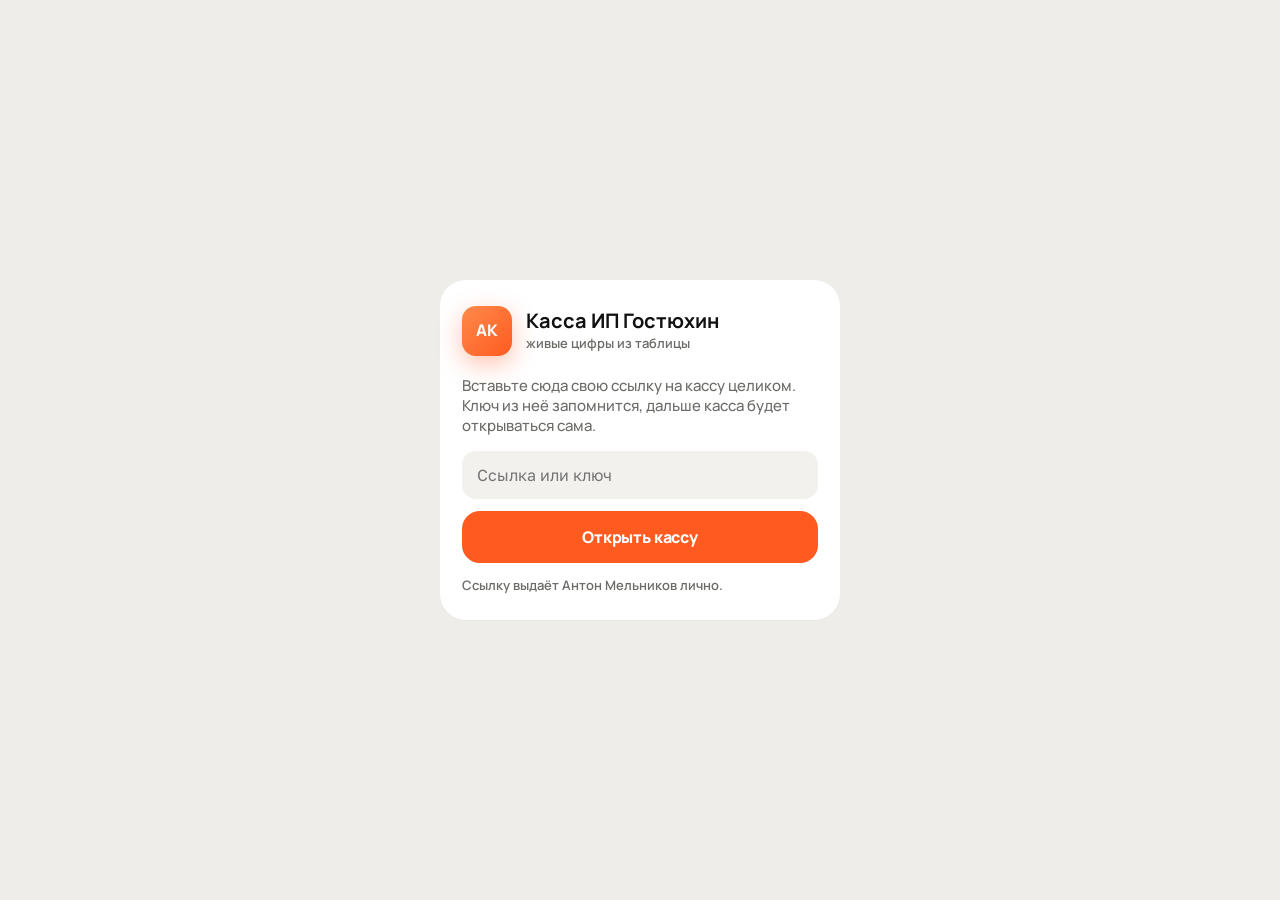
==== kassa/beta/index.html @ e30b2ba1 "Бета: экран типа дохода (Монетизация по контрагентам и кварталам)" ====
<!DOCTYPE html>
<html lang="ru">
<head>
<meta charset="utf-8">
<meta name="viewport" content="width=device-width, initial-scale=1, viewport-fit=cover">
<title>Касса</title>
<meta name="robots" content="noindex,nofollow,noarchive">
<meta name="theme-color" content="#07090F">
<meta name="apple-mobile-web-app-capable" content="yes">
<meta name="mobile-web-app-capable" content="yes">
<meta name="apple-mobile-web-app-title" content="Касса">
<meta name="apple-mobile-web-app-status-bar-style" content="black-translucent" id="sbstyle">
<script>document.documentElement.className='pm';document.getElementById('sbstyle').content='default';document.querySelector('meta[name=theme-color]').content='#EEEDEA';</script>
<meta name="format-detection" content="telephone=no">

<link rel="apple-touch-icon" href="[data-uri]">
<link rel="icon" href="[data-uri]">
<link rel="preconnect" href="https://fonts.googleapis.com">
<link rel="preconnect" href="https://fonts.gstatic.com" crossorigin>
<link rel="stylesheet" href="https://fonts.googleapis.com/css2?family=Geologica:wght@500;600;700&family=Golos+Text:wght@400;500;600&family=Unbounded:wght@500;600&family=Manrope:wght@500;600;700;800&family=Martian+Mono:wght@500&display=swap">
<!-- Касса ИП Гостюхин, стиль «Предметы» для всех видов с 17.09.2026 (стили «Сцены» ниже оставлены как основа). Исходник: Дашборд/app_scene.html, сборка: build_app.py (20260920-2241). -->
<style>
:root{
  color-scheme:dark;
  --ground:#07090F;--ink:#F3F6F9;--muted:rgba(243,246,249,.64);--faint:rgba(243,246,249,.42);
  --card:rgba(255,255,255,.07);--card-solid:rgba(255,255,255,.17);--line:rgba(255,255,255,.13);--sep:rgba(255,255,255,.08);
  --accent:#8AB8F5;--in:#3F86DD;--out:rgba(243,246,249,.36);--grid:rgba(255,255,255,.08);
  --tab:rgba(24,28,38,.58);--tab-on:rgba(255,255,255,.14);--seg:rgba(255,255,255,.08);
  --good-bg:rgba(76,213,143,.15);--good:#86E3B2;--warn-bg:rgba(255,190,70,.15);--warn:#FFD084;--bad-bg:rgba(255,110,100,.16);--bad:#FFA39B;
  --c-gost:#3F86DD;--c-bryl:#D95A28;--c-petr:#17A673;--c-adm:#BD8400;--c-tax:#7C8893;--c-oth:#56616B;
  --num:Unbounded,Geologica,system-ui,sans-serif;--head:Geologica,system-ui,sans-serif;
  --r:22px;--blur:24px;
  --top:env(safe-area-inset-top,0px);--bottom:env(safe-area-inset-bottom,0px);
}
*{box-sizing:border-box;-webkit-tap-highlight-color:transparent}
html,body{height:100%;margin:0;background:var(--ground);color:var(--ink);overflow:hidden;overscroll-behavior:none}
body{font:15px/1.35 'Golos Text',-apple-system,system-ui,sans-serif;-webkit-font-smoothing:antialiased;-webkit-text-size-adjust:100%}
button{font:inherit;color:inherit}
[hidden]{display:none!important}

.bg{position:fixed;inset:-12%;z-index:0;pointer-events:none;background:
  radial-gradient(55% 32% at 8% 2%,rgba(42,120,214,.55),transparent),
  radial-gradient(45% 30% at 100% 38%,rgba(235,104,52,.30),transparent),
  radial-gradient(52% 32% at 0% 88%,rgba(27,175,122,.24),transparent),var(--ground);
  animation:drift 30s ease-in-out infinite alternate}
@keyframes drift{from{transform:translate(0,0)}to{transform:translate(-5%,4%)}}

#app{position:fixed;top:0;bottom:0;left:0;right:0;margin:0 auto;max-width:520px;z-index:1}
.views{position:absolute;inset:0;overflow-y:auto;-webkit-overflow-scrolling:touch;overscroll-behavior:contain;scrollbar-width:none;
  padding:calc(var(--top) + 14px) 16px calc(var(--bottom) + 112px)}
.views::-webkit-scrollbar{display:none}
.views.in{animation:fadein .22s ease-out}
@keyframes fadein{from{opacity:.25;transform:translateY(6px)}to{opacity:1;transform:none}}
.topfade{position:absolute;top:0;left:0;right:0;height:calc(var(--top) + 10px);z-index:5;background:rgba(7,9,15,.4);
  -webkit-backdrop-filter:blur(16px);backdrop-filter:blur(16px);-webkit-mask-image:linear-gradient(#000 60%,transparent);mask-image:linear-gradient(#000 60%,transparent);pointer-events:none}

.tabbar{position:absolute;left:12px;right:12px;bottom:max(10px,calc(var(--bottom) - 6px));z-index:6;display:flex;gap:2px;padding:5px;border-radius:32px;
  background:var(--tab);border:1px solid var(--line);-webkit-backdrop-filter:blur(26px) saturate(180%);backdrop-filter:blur(26px) saturate(180%);
  box-shadow:0 14px 34px rgba(0,0,0,.35),inset 0 1px 0 rgba(255,255,255,.08)}
.tab{flex:1;appearance:none;border:0;background:transparent;color:var(--muted);font:500 10.5px/1.1 'Golos Text',sans-serif;display:flex;flex-direction:column;
  align-items:center;gap:3px;padding:7px 2px 6px;border-radius:26px;cursor:pointer;transition:background .2s,color .2s;-webkit-user-select:none;user-select:none}
.tab svg{width:23px;height:23px}
.tab[aria-selected="true"]{color:var(--accent);background:var(--tab-on)}
button:focus-visible{outline:2px solid var(--accent);outline-offset:2px}

.sheet{position:absolute;inset:0;z-index:8;overflow:hidden;background:var(--ground);transform:translateX(100%);visibility:hidden;
  transition:transform .34s cubic-bezier(.2,.8,.2,1),visibility 0s linear .34s;box-shadow:-12px 0 30px rgba(0,0,0,.4)}
.sheet.open{transform:none;visibility:visible;transition:transform .34s cubic-bezier(.2,.8,.2,1),visibility 0s}
.sheet .bg{position:absolute}
.sheet .views{padding-bottom:calc(var(--bottom) + 40px)}
.back{appearance:none;background:var(--tab);border:1px solid var(--line);-webkit-backdrop-filter:blur(20px);backdrop-filter:blur(20px);color:var(--accent);
  font:500 15px 'Golos Text',sans-serif;padding:6px 14px 6px 9px;border-radius:999px;cursor:pointer;display:inline-flex;gap:4px;align-items:center;margin:0 0 8px}
.back svg{width:9px;height:15px}

.lt{margin:4px 4px 14px}
.lt h1{font-family:var(--head);font-weight:700;font-size:31px;letter-spacing:-.025em;margin:0;line-height:1.1;display:flex;align-items:center;gap:10px;text-wrap:balance}
.lt h1.long{font-size:24px}
.lt p{margin:4px 0 0;color:var(--muted);font-size:14px;display:flex;flex-wrap:wrap;gap:6px 8px;align-items:center}
.stack{display:flex;flex-direction:column;gap:10px}
.g{background:var(--card);border:1px solid var(--line);border-radius:var(--r);box-shadow:inset 0 1px 0 rgba(255,255,255,.09);
  -webkit-backdrop-filter:blur(var(--blur)) saturate(170%);backdrop-filter:blur(var(--blur)) saturate(170%)}
.pad{padding:15px 16px}
.tile{appearance:none;display:block;width:100%;text-align:left;cursor:pointer;transition:transform .15s}
.tile:active,button.row:active{transform:scale(.985)}
.tile-h{display:flex;justify-content:space-between;align-items:center;gap:8px}
.car{display:flex;gap:10px;overflow-x:auto;scroll-snap-type:x mandatory;margin:0 -16px;padding:2px 16px 4px;scroll-padding:0 16px;scrollbar-width:none;-webkit-overflow-scrolling:touch}
.car::-webkit-scrollbar{display:none}
.car::after{content:"";flex:0 0 6px}
.car-card{appearance:none;flex:0 0 86%;scroll-snap-align:start;min-height:158px;padding:17px 18px;display:flex;flex-direction:column;justify-content:space-between;text-align:left;cursor:pointer;transition:transform .15s}
.car-card:active{transform:scale(.985)}
.car-card.blue{background:linear-gradient(160deg,rgba(63,134,221,.34),rgba(63,134,221,.05) 62%),var(--card)}
.car-card.green{background:linear-gradient(160deg,rgba(23,166,115,.32),rgba(23,166,115,.05) 62%),var(--card)}
.car-card.orange{background:linear-gradient(160deg,rgba(217,90,40,.32),rgba(217,90,40,.05) 62%),var(--card)}
.car-card.grey{background:linear-gradient(160deg,rgba(124,136,147,.32),rgba(124,136,147,.05) 62%),var(--card)}
.car-num{font-size:28px;line-height:1.1}
.car-num.s{font-size:23px}
.car-more{display:inline-flex;align-items:center;gap:6px;font-size:12.5px;color:var(--muted)}
.dots{display:flex;gap:6px;justify-content:center;margin:8px 0 4px}
.dots i{width:6px;height:6px;border-radius:3px;background:rgba(255,255,255,.25);transition:width .2s,background .2s}
.dots i.on{width:16px;background:var(--ink)}
.okline{color:var(--good)}
.sec{margin:16px 6px 0;font-size:13px;font-weight:600;color:var(--muted);display:flex;justify-content:space-between;align-items:baseline;gap:10px}
.sec button{appearance:none;border:0;background:none;color:var(--accent);font:500 13px 'Golos Text',sans-serif;cursor:pointer;padding:0}
.lbl{font-size:13px;color:var(--muted)}
.mt4{margin-top:4px}.mt8{margin-top:8px}.mt12{margin-top:12px}
.num{font-family:var(--num);font-weight:600;font-variant-numeric:tabular-nums;letter-spacing:-.035em;white-space:nowrap}
.big{font-size:27px;line-height:1.15;margin-top:3px}
.big.s{font-size:22px}
.mid{font-size:14.5px;line-height:1.2;margin-top:3px}
.two{display:grid;grid-template-columns:1fr 1fr;gap:10px}
.row{display:flex;align-items:center;gap:12px;padding:11px 14px;width:100%;appearance:none;border:0;background:transparent;text-align:left;min-height:52px}
button.row{cursor:pointer;transition:transform .15s}
button.g.row{border:1px solid var(--line)}
.list .row+.row{border-top:1px solid var(--sep)}
.list.inset{margin:8px -16px -15px}
.row .t{flex:1;min-width:0}
.row .t b{display:block;font-weight:500;font-size:15px;line-height:1.25;white-space:nowrap;overflow:hidden;text-overflow:ellipsis}
.row .t span{display:block;font-size:12.5px;color:var(--muted);white-space:nowrap;overflow:hidden;text-overflow:ellipsis;margin-top:1px}
.row.wrap .t b,.row.wrap .t span{white-space:normal;overflow:visible}
.row .v{font-variant-numeric:tabular-nums;font-weight:500;font-size:15px;white-space:nowrap;text-align:right}
.row .v small{display:block;font-size:12px;color:var(--muted);font-weight:400;margin-top:1px}
.plus{color:var(--good)}
.chev{color:var(--muted);opacity:.55;width:7px;height:12px;flex:none}
.dot{width:10px;height:10px;border-radius:50%;flex:none}
.chip{display:inline-flex;align-items:center;gap:4px;font-size:12px;font-weight:600;padding:3px 9px;border-radius:999px;white-space:nowrap}
.chip.good{background:var(--good-bg);color:var(--good)}.chip.warn{background:var(--warn-bg);color:var(--warn)}.chip.bad{background:var(--bad-bg);color:var(--bad)}
.chip.info{background:var(--seg);color:var(--muted)}
.ic{width:30px;height:30px;border-radius:50%;display:grid;place-items:center;font-weight:700;font-size:14px;flex:none}
.ic.good{background:var(--good-bg);color:var(--good)}.ic.warn{background:var(--warn-bg);color:var(--warn)}.ic.bad{background:var(--bad-bg);color:var(--bad)}
.dateb{width:44px;height:46px;border-radius:12px;background:var(--seg);display:flex;flex-direction:column;align-items:center;justify-content:center;flex:none}
.dateb b{font-family:var(--num);font-size:15px;line-height:1;font-weight:600}
.dateb span{font-size:10.5px;color:var(--muted);margin-top:4px}
.seg{display:flex;padding:3px;border-radius:12px;background:var(--seg)}
.seg button{flex:1;appearance:none;border:0;background:transparent;color:var(--muted);font:500 13.5px 'Golos Text',sans-serif;padding:7px 6px;border-radius:9px;cursor:pointer;white-space:nowrap}
.seg button[aria-pressed="true"]{background:var(--card-solid);color:var(--ink);box-shadow:0 1px 3px rgba(0,0,0,.25)}
.chips{display:flex;gap:6px;overflow-x:auto;scrollbar-width:none;padding:1px}
.chips::-webkit-scrollbar{display:none}
.chips button{appearance:none;border:1px solid var(--line);background:var(--card);color:var(--ink);font:500 13.5px 'Golos Text',sans-serif;padding:7px 13px;border-radius:999px;cursor:pointer;white-space:nowrap}
.chips button[aria-pressed="true"]{background:var(--ink);color:var(--ground);border-color:transparent}
.yseg{display:flex;flex-direction:column;gap:6px}
.tiles{display:flex;flex-direction:column;gap:24px;margin-top:30px}
.ht{display:block;width:100%;min-height:120px;padding:17px 16px 19px;box-shadow:inset 3px 0 0 var(--tone),inset 0 1px 0 rgba(255,255,255,.07)}
.ht.t1{--tone:#7A6BE8;background:linear-gradient(145deg,rgba(122,107,232,.20),rgba(122,107,232,.03) 70%),var(--card)}
.ht.t2{--tone:#19A3B8;background:linear-gradient(145deg,rgba(25,163,184,.20),rgba(25,163,184,.03) 70%),var(--card)}
.ht.t4{--tone:#B7791F;background:linear-gradient(145deg,rgba(183,121,31,.20),rgba(183,121,31,.03) 70%),var(--card)}
.cal button.off{color:var(--muted);font-weight:600;cursor:pointer}
.ht.t3{--tone:#C2589B;background:linear-gradient(145deg,rgba(194,88,155,.20),rgba(194,88,155,.03) 70%),var(--card)}
.ht .lbl{color:var(--tone);font-weight:600;font-size:12.5px;letter-spacing:.04em;text-transform:uppercase}
.ht .car-more{font-size:12px;opacity:.75}
.ht .ht-row{padding:16px 0 0}
.bar{height:8px;border-radius:4px;background:var(--seg);overflow:hidden;margin-top:7px}
.bar i{display:block;height:100%;border-radius:4px;background:var(--in)}
.split{display:flex;gap:2px;height:14px;margin:2px 0 4px}
.split i{display:block;height:100%;min-width:3px}
.split i:first-child{border-radius:4px 0 0 4px}.split i:last-child{border-radius:0 4px 4px 0}.split i:only-child{border-radius:4px}
.mswitch{display:flex;align-items:center;justify-content:space-between;gap:8px}
.mswitch b{font-family:var(--head);font-weight:600;font-size:17px}
.mswitch button{appearance:none;border:0;width:34px;height:34px;border-radius:50%;background:var(--seg);color:var(--ink);cursor:pointer;display:grid;place-items:center;flex:none}
.mswitch button:disabled{opacity:.3;cursor:default}
.mswitch svg{width:8px;height:14px}
.legend{display:flex;flex-wrap:wrap;gap:6px 14px;font-size:12.5px;color:var(--muted)}
.legend i{display:inline-block;width:10px;height:10px;border-radius:3px;margin-right:5px;vertical-align:-1px}
.readout{font-size:13px;margin:8px 0 2px;min-height:18px}
.chart svg{width:100%;height:auto;display:block;overflow:visible;margin-top:6px}
.gl{stroke:var(--grid);stroke-width:1}
.ax{fill:var(--muted);font-size:10px;font-family:'Golos Text',sans-serif}
.ax.on{fill:var(--ink);font-weight:600}
.bin{fill:var(--in)}.bout{fill:var(--out)}
.hit{fill:transparent;cursor:pointer}
.dim{opacity:.3}
.cal{display:grid;grid-template-columns:repeat(7,1fr);gap:3px;text-align:center;font-size:13.5px;margin-top:10px}
.cal .h{color:var(--muted);font-size:11px;padding-bottom:4px}
.cal .d{padding:7px 0;border-radius:10px;font-variant-numeric:tabular-nums;appearance:none;border:0;background:transparent;font:inherit;color:inherit}
.cal .past{color:var(--faint)}
.cal .today{box-shadow:inset 0 0 0 1.5px var(--accent)}
.cal button.busy{color:#fff;font-weight:600;cursor:pointer}
.small{font-size:12.5px;color:var(--muted);margin:2px 6px 0;line-height:1.45}
.pill{display:inline-flex;align-items:center;gap:6px;font-size:12px;padding:3px 10px;border-radius:999px;background:var(--seg);color:var(--muted);white-space:nowrap}
.pill.warn{background:var(--warn-bg);color:var(--warn)}
.spin{width:11px;height:11px;border:2px solid rgba(255,255,255,.2);border-top-color:var(--accent);border-radius:50%;animation:r .8s linear infinite}
@keyframes r{to{transform:rotate(360deg)}}
.more{appearance:none;border:0;background:none;color:var(--accent);font:500 14px 'Golos Text',sans-serif;padding:12px;width:100%;cursor:pointer}
.preview{appearance:none;display:flex;align-items:center;gap:8px;width:100%;margin:0 0 12px;padding:9px 14px;border-radius:14px;border:1px solid var(--line);
  background:var(--warn-bg);color:var(--warn);font:500 13.5px 'Golos Text',sans-serif;cursor:pointer;text-align:left}
.preview svg{width:8px;height:13px;flex:none}

/* заставка, вход по ссылке, ошибка */
.shell{position:fixed;inset:0;z-index:20;display:flex;align-items:center;justify-content:center;padding:calc(var(--top) + 24px) 20px calc(var(--bottom) + 24px)}
.shell .card{position:relative;width:100%;max-width:400px;padding:26px 22px}
.brand{display:flex;align-items:center;gap:14px;margin-bottom:20px}
.logo{width:50px;height:50px;border-radius:14px;background:linear-gradient(150deg,#4A92E6,#1C5CAB);color:#fff;display:grid;place-items:center;font-family:var(--num);font-weight:600;font-size:16px;flex:none;
  box-shadow:0 8px 24px rgba(42,120,214,.45)}
.brand h2{font-family:var(--head);font-weight:700;font-size:20px;margin:0;line-height:1.2}
.brand .lbl{margin-top:2px}
.shell p{margin:0 0 14px;color:var(--muted)}
.btn{display:flex;align-items:center;justify-content:center;width:100%;padding:15px 18px;border-radius:14px;border:0;background:var(--in);color:#fff;font-weight:600;font-size:16px;cursor:pointer}
.btn.ghost{background:transparent;color:var(--accent);border:1px solid var(--line);margin-top:10px}
.field{width:100%;padding:13px 14px;border:1px solid var(--line);border-radius:14px;background:rgba(0,0,0,.25);color:var(--ink);font:16px 'Golos Text',sans-serif;margin-bottom:12px}
.field:focus{outline:2px solid var(--accent);outline-offset:0;border-color:transparent}
.err{color:var(--bad);font-size:14px;margin:-4px 0 12px}
.loadrow{display:flex;align-items:center;gap:12px;color:var(--muted)}
.loadrow .spin{width:22px;height:22px;border-width:3px;flex:none}

/* касса Петрушенко: зелёный акцент, кнопки действий, встроенный калькулятор, заявка */
#app.petr{--accent:#7EDDB4}
#app.petr .bin{fill:#17A673}
.acts{display:grid;grid-template-columns:1fr 1fr;gap:10px;margin-top:14px}
.act{appearance:none;display:flex;flex-direction:column;align-items:flex-start;gap:10px;padding:15px 16px;text-align:left;cursor:pointer;transition:transform .15s}
.act:active{transform:scale(.985)}
.act .aic{width:38px;height:38px;border-radius:12px;display:grid;place-items:center}
.act .aic svg{width:21px;height:21px}
.act .aic.a1{background:rgba(23,166,115,.22);color:var(--good)}.act .aic.a2{background:rgba(63,134,221,.22);color:#8AB8F5}
.act b{font-weight:600;font-size:15px;line-height:1.2}
.act span{font-size:12.5px;color:var(--muted);margin-top:-6px}
.btns{display:flex;flex-direction:column;gap:10px;margin-top:12px}
.btns .btn{gap:8px}
.btns .btn svg{width:19px;height:19px}
.btn.green{background:#17A673}
.btns .two .btn.ghost{margin-top:0}
.linkbox{display:flex;align-items:center;gap:10px;padding:14px;border-radius:14px;background:rgba(0,0,0,.28);border:1px solid var(--line);margin-top:10px}
.linkbox b{flex:1;font-family:var(--num);font-weight:500;font-size:15px;letter-spacing:-.02em;word-break:break-all}
.msg{white-space:pre-wrap;font-size:14px;line-height:1.45;color:var(--muted);margin:8px 0 0;padding:12px 14px;border-radius:14px;background:rgba(0,0,0,.22);border:1px solid var(--sep)}
.calcwrap{position:absolute;top:calc(var(--top) + 6px);left:0;right:0;bottom:calc(var(--bottom) + 84px);z-index:2}
.calcwrap iframe{width:100%;height:100%;border:0;display:block;background:transparent}
.calcwrap .loadrow{position:absolute;top:40%;left:0;right:0;justify-content:center;z-index:-1}
.toast{position:fixed;left:50%;bottom:calc(var(--bottom) + 96px);transform:translate(-50%,20px);opacity:0;z-index:30;max-width:calc(100% - 40px);
  padding:11px 16px;border-radius:14px;background:rgba(30,36,48,.94);border:1px solid var(--line);font-size:14px;text-align:center;transition:opacity .2s,transform .2s;pointer-events:none}
.toast.on{opacity:1;transform:translate(-50%,0)}


/* ───────── общий вид (admin): стиль «Предметы» (решение Мельникова 17.09.2026, регламент 08). Всё ниже действует только при html.pm ───────── */
html.pm{
  color-scheme:light;
  --ground:#EEEDEA;--ink:#111111;--muted:#6C6B67;--faint:#A6A5A0;
  --card:#FFFFFF;--card-solid:#FFFFFF;--line:transparent;--sep:#EFEEEA;
  --accent:#FF5A1F;--in:#1E9E63;--out:#D6D4CE;--grid:#ECEBE7;
  --tab:rgba(255,255,255,.58);--tab-on:rgba(255,255,255,.92);--seg:#E4E3DF;
  --good-bg:#E1F4EA;--good:#157A4C;--warn-bg:#FFEBD9;--warn:#A64A12;--bad-bg:#FDE2DE;--bad:#B3301D;
  --c-tax:#8A8F98;--c-oth:#B4B2AC;
  --num:Manrope,system-ui,sans-serif;--head:Manrope,system-ui,sans-serif;--mono:'Martian Mono',ui-monospace,monospace;
  --spring:cubic-bezier(.3,1.35,.5,1);
  --r:26px;
}
html.pm body{font-family:Manrope,-apple-system,system-ui,sans-serif;font-weight:500;font-variant-numeric:lining-nums}
html.pm .bg{display:none}
html.pm .topfade{background:rgba(238,237,234,.7)}
html.pm .views.in{animation:none}
html.pm .views.in>*{animation:pmrise .5s var(--spring) both}
html.pm .views.in>*:nth-child(2){animation-delay:.03s}html.pm .views.in>*:nth-child(3){animation-delay:.06s}
html.pm .views.in>*:nth-child(4){animation-delay:.09s}html.pm .views.in>*:nth-child(n+5){animation-delay:.12s}
@keyframes pmrise{from{opacity:0;transform:translateY(14px) scale(.985)}to{opacity:1;transform:none}}
html.pm .g{border:0;box-shadow:0 1px 0 rgba(0,0,0,.02);-webkit-backdrop-filter:none;backdrop-filter:none}
html.pm button.g.row{border:0}
html.pm button.g,html.pm button.row,html.pm .qa button,html.pm .bx{transition:transform .35s var(--spring)}
html.pm button.g:active,html.pm button.row:active,html.pm .qa button:active,html.pm .bx:active{transform:scale(.965);transition-duration:.12s}
html.pm .lt h1{font-weight:800;font-size:34px;letter-spacing:-.045em}
html.pm .lt p{font-size:14.5px}
html.pm .num{font-weight:800;letter-spacing:-.045em;font-variant-numeric:tabular-nums lining-nums}
html.pm .big{font-size:32px}
html.pm .sec{margin:24px 6px 2px;font:800 19px/1.2 Manrope,sans-serif;letter-spacing:-.03em;color:var(--ink)}
html.pm .sec button{font:700 13.5px Manrope,sans-serif;letter-spacing:0}
html.pm .lbl{font-weight:600}
html.pm .row{padding:12px 16px;min-height:56px}
html.pm .row .t b{font-weight:700;font-size:15.5px;letter-spacing:-.01em}
html.pm .row .t span{margin-top:2px}
html.pm .row .v{font-weight:800;font-size:15.5px;letter-spacing:-.03em}
html.pm .row .v small{font-weight:600;letter-spacing:0}
html.pm .plus{color:var(--in)}
html.pm .chev{color:var(--faint);opacity:1}
html.pm .dot{width:11px;height:11px}
html.pm .chip{font-weight:700;padding:4px 10px}
html.pm .dateb{width:46px;height:48px;border-radius:14px;background:#F2F1EE}
html.pm .dateb b{font:500 16px/1 var(--mono);letter-spacing:-.06em}
html.pm .dateb span{font-weight:700}
html.pm .seg{padding:4px;border-radius:16px}
html.pm .seg button{font:700 13.5px Manrope,sans-serif;padding:9px 6px;border-radius:12px}
html.pm .seg button[aria-pressed="true"]{background:#fff;box-shadow:0 2px 6px rgba(0,0,0,.08)}
html.pm .chips button{border:0;background:#fff;font:700 13.5px Manrope,sans-serif}
html.pm .chips button[aria-pressed="true"]{background:var(--ink);color:#fff}
html.pm .mswitch b{font-weight:800;letter-spacing:-.03em;font-size:18px}
html.pm .mswitch button{background:#F2F1EE}
html.pm .bar{height:8px;background:#F2F1EE}
html.pm .ax{font-family:Manrope,sans-serif;font-weight:700}
html.pm .legend{font-weight:600}
html.pm .more{color:var(--accent);font:700 14px Manrope,sans-serif}
html.pm .spin{border-color:rgba(0,0,0,.12);border-top-color:var(--accent)}
html.pm .small{font-weight:500}
html.pm .toast{background:rgba(17,17,17,.92);border:0;color:#fff;border-radius:18px;font:600 14px Manrope,sans-serif}
html.pm .shell .card{background:#fff}
html.pm .logo{background:linear-gradient(135deg,#FF8A4C,#FF5A1F);box-shadow:0 8px 24px rgba(255,90,31,.35);font-family:Manrope,sans-serif;font-weight:800}
html.pm .btn{background:var(--accent)}
html.pm .field{background:#F2F1EE;color:var(--ink)}

/* плавающее стеклянное меню, сжимается при прокрутке */
html.pm .tabbar{left:14px;right:14px;bottom:max(14px,calc(var(--bottom) - 4px));padding:6px;border-radius:36px;
  background:rgba(255,255,255,.58);border:1px solid rgba(255,255,255,.85);-webkit-backdrop-filter:blur(20px) saturate(1.9);backdrop-filter:blur(20px) saturate(1.9);
  box-shadow:0 12px 34px rgba(0,0,0,.13),inset 0 1px 0 #fff;transition:left .45s var(--spring),right .45s var(--spring),padding .45s var(--spring)}
html.pm .tab{color:#5E5D59;font:600 10.5px/1.1 Manrope,sans-serif;padding:8px 2px 7px;border-radius:30px;transition:background .25s,color .25s,padding .45s var(--spring)}
html.pm .tab svg{width:24px;height:24px}
html.pm .tab span{max-height:14px;overflow:hidden;transition:max-height .35s var(--spring),opacity .2s}
html.pm .tab[aria-selected="true"]{color:var(--accent);background:rgba(255,255,255,.92);box-shadow:0 2px 8px rgba(0,0,0,.06)}
html.pm #app.compact .tabbar{left:48px;right:48px;padding:4px}
html.pm #app.compact .tab{padding:7px 2px}
html.pm #app.compact .tab span{max-height:0;opacity:0}

/* подробные экраны выезжают на пружине, «Назад» — стеклянная кнопка */
html.pm .sheet{transition:transform .5s var(--spring),visibility 0s linear .5s;box-shadow:-18px 0 40px rgba(0,0,0,.14)}
html.pm .sheet.open{transition:transform .5s var(--spring),visibility 0s}
html.pm .back{position:sticky;top:0;z-index:3;background:rgba(255,255,255,.62);border:1px solid rgba(255,255,255,.9);box-shadow:0 6px 18px rgba(0,0,0,.08);
  -webkit-backdrop-filter:blur(18px) saturate(1.8);backdrop-filter:blur(18px) saturate(1.8);color:var(--ink);font:700 15px Manrope,sans-serif;padding:8px 16px 8px 11px;margin:0 0 10px}

/* главная */
.hd{display:flex;justify-content:space-between;align-items:center;margin:2px 2px 16px}
.hd .hi{font-size:14px;color:var(--muted);font-weight:600}
.hd .hi b{display:block;color:var(--ink);font-size:17px;font-weight:800;letter-spacing:-.02em}
.hd .me{width:40px;height:40px;border-radius:50%;background:linear-gradient(135deg,#FF8A4C,#FF5A1F);color:#fff;display:grid;place-items:center;font:800 14px Manrope,sans-serif;border:0;cursor:pointer;box-shadow:0 4px 12px rgba(255,90,31,.35)}
.total-k{font-size:14px;color:var(--muted);font-weight:700;margin:0 4px}
.total-v{font:800 44px/1.02 Manrope,sans-serif;letter-spacing:-.055em;margin:4px 4px 0;font-variant-numeric:tabular-nums lining-nums;white-space:nowrap}
.total-v.s{font-size:38px}
.total-s{margin:6px 4px 0;font-size:13px;font-weight:700;display:flex;align-items:center;gap:6px;color:var(--in)}
.total-s i{width:7px;height:7px;border-radius:50%;background:currentColor;box-shadow:0 0 0 4px rgba(30,158,99,.15)}
.total-s.bad{color:var(--bad)}
.total-s span{color:var(--muted);font-weight:600}
.wallet{position:relative;display:block;width:100%;height:196px;margin:18px 0 4px;padding:0;border:0;background:none;cursor:pointer;text-align:left;transition:height .6s var(--spring)}
.cd{position:absolute;top:0;left:0;right:0;height:172px;border-radius:24px;padding:18px 20px;color:#fff;display:flex;flex-direction:column;justify-content:space-between;
  transition:transform .6s var(--spring);box-shadow:0 18px 34px -14px rgba(0,0,0,.42);overflow:hidden}
.cd::before{content:"";position:absolute;inset:0;background:repeating-linear-gradient(115deg,rgba(255,255,255,.035) 0 2px,transparent 2px 7px);pointer-events:none}
.cd::after{content:"";position:absolute;inset:0;background:linear-gradient(120deg,transparent 30%,rgba(255,255,255,.16) 45%,transparent 60%);transform:translateX(-120%);animation:pmshine 6s 1.2s ease-in-out infinite;pointer-events:none}
@keyframes pmshine{0%,70%{transform:translateX(-120%)}100%{transform:translateX(120%)}}
.cd .top{display:flex;justify-content:space-between;align-items:flex-start;position:relative}
.cd .nm{font-weight:800;font-size:17px;letter-spacing:-.02em}
.cd .nm small{display:block;font-size:12px;opacity:.65;font-weight:600;letter-spacing:0;margin-top:2px}
.cd .chipc{width:38px;height:28px;border-radius:7px;background:linear-gradient(135deg,#F1E3B6,#B99A53);box-shadow:inset 0 0 0 1px rgba(0,0,0,.12)}
.cd .bt{position:relative;display:flex;justify-content:space-between;align-items:flex-end;gap:10px}
.cd .bal{font:500 27px/1 var(--mono);letter-spacing:-.07em;white-space:nowrap}
.cd .bal small{font-size:14px;opacity:.6}
.cd .bt span{font-size:12px;opacity:.7;font-weight:600;text-align:right}
.cd.c1{background:linear-gradient(140deg,#3A3A40,#1B1B1F 70%);transform:translateY(24px);z-index:2}
.cd.c2{background:linear-gradient(140deg,#8763FF,#4B2BD3 75%);transform:scale(.93);z-index:1}
.wallet.open{height:344px}
.wallet.open .cd.c2{transform:none}
.wallet.open .cd.c1{transform:translateY(172px)}
.wallet-h{display:flex;justify-content:space-between;align-items:center;margin:6px 6px 0;font-size:12.5px;color:var(--muted);font-weight:600}
.wallet-h button{appearance:none;border:0;background:none;color:var(--accent);font:700 12.5px Manrope,sans-serif;cursor:pointer;padding:4px 0}
.qa{display:grid;grid-template-columns:repeat(4,1fr);gap:8px;margin-top:18px}
.qa button{appearance:none;border:0;background:none;display:flex;flex-direction:column;align-items:center;gap:7px;cursor:pointer;font:700 11.5px/1.15 Manrope,sans-serif;color:var(--ink);text-align:center;padding:0}
.qa i{width:58px;height:58px;border-radius:20px;background:#fff;display:grid;place-items:center;color:var(--ink)}
.qa svg{width:25px;height:25px}
/* яркие кнопки на главной Петрушенко (решение Мельникова 17.09.2026: белые плитки сливались с фоном) */
.qa.hot i{color:#fff;box-shadow:0 10px 18px -9px var(--c)}
.qa.hot button:nth-child(1) i{--c:#12915F;background:linear-gradient(140deg,#2FC08A,#12915F)}
.qa.hot button:nth-child(2) i{--c:#2A6FD6;background:linear-gradient(140deg,#5B97EE,#2A6FD6)}
.qa.hot button:nth-child(3) i{--c:#6A5AE0;background:linear-gradient(140deg,#8E80F0,#6A5AE0)}
.qa.hot button:nth-child(4) i{--c:#FF5A1F;background:linear-gradient(140deg,#FF8A5C,#FF5A1F)}
.brief{margin-top:18px;padding:16px 17px;border-radius:var(--r);background:linear-gradient(150deg,#FFF3EC,#FFFFFF 60%)}
.brief .h{display:flex;align-items:center;gap:8px;font-size:13px;font-weight:800;color:var(--accent)}
.brief .h svg{width:17px;height:17px}
.brief .h small{margin-left:auto;color:var(--faint);font-weight:600;font-size:11.5px}
.brief p{margin:8px 0 0;font-size:16px;line-height:1.42;font-weight:600;letter-spacing:-.01em}
.bento{display:grid;grid-template-columns:1fr 1fr;gap:10px;margin-top:10px}
.bx{appearance:none;border:0;background:#fff;border-radius:var(--r);padding:15px 16px;text-align:left;cursor:pointer;display:flex;flex-direction:column;min-height:136px;min-width:0;color:var(--ink);font:inherit}
.bx.w{grid-column:span 2;min-height:0}
.bx h5{margin:0;font-size:12.5px;color:var(--muted);font-weight:700;display:flex;justify-content:space-between;align-items:center;gap:6px;width:100%}
.bx .bv{font:800 23px/1.1 Manrope,sans-serif;letter-spacing:-.05em;margin-top:6px;font-variant-numeric:tabular-nums lining-nums;white-space:nowrap}
.bx .bv.l{font-size:32px}
.bx .bs{font-size:12px;color:var(--muted);font-weight:600;margin-top:auto;padding-top:8px;line-height:1.3}
.bx.hot{background:linear-gradient(150deg,#FF7A3D,#FF5A1F);color:#fff}
.bx.hot h5,.bx.hot .bs{color:rgba(255,255,255,.85)}
.bx.dark{background:linear-gradient(150deg,#2D2D33,#161619);color:#fff}
.bx.dark h5,.bx.dark .bs{color:rgba(255,255,255,.62)}
.bx ul{list-style:none;margin:10px 0 0;padding:0;display:flex;flex-direction:column;gap:6px;font-size:13.5px;font-weight:700;line-height:1.25}
.bx li{display:flex;gap:7px;align-items:baseline}
.bx li i{width:6px;height:6px;border-radius:50%;background:currentColor;flex:none;transform:translateY(-2px)}
.bx .ring{width:70px;height:70px;margin-top:8px}
.eq{display:flex;height:12px;border-radius:6px;overflow:hidden;gap:2px;margin-top:12px}
.eq i{display:block;height:100%;border-radius:3px}
.eqk{display:flex;flex-wrap:wrap;gap:4px 12px;margin-top:8px;font-size:12px;color:var(--muted);font-weight:600}
.eqk span{display:inline-flex;align-items:center;gap:5px}
.eqk b{width:8px;height:8px;border-radius:2px;display:inline-block}
.wk{display:flex;align-items:flex-end;gap:7px;height:60px;margin-top:10px}
.wk i{flex:1;display:flex;align-items:flex-end;gap:2px;height:100%;transform-origin:bottom;animation:pmgrow .7s var(--spring) both}
.wk i:nth-child(2){animation-delay:.05s}.wk i:nth-child(3){animation-delay:.1s}.wk i:nth-child(4){animation-delay:.15s}.wk i:nth-child(5){animation-delay:.2s}
.wk u{flex:1;border-radius:4px;min-height:3px}
@keyframes pmgrow{from{transform:scaleY(.1)}to{transform:none}}

/* ───────── экраны Гостюхина и Петрушенко в «Предметах» (решение Мельникова 17.09.2026: структура прежняя, меняется вид) ───────── */
html.pm #app.gost{--accent:#2A6FD6}
html.pm #app.petr{--accent:#12915F}
html.pm #app.gost .bin{fill:#2A6FD6}
html.pm #app.petr .bin{fill:#17A673}
/* карусель сумм — карты, как счета на главной общего вида */
html.pm .car{gap:10px;padding:4px 16px 36px}
html.pm .car-card{position:relative;overflow:hidden;min-height:172px;border-radius:24px;padding:18px 20px;color:#fff;border:0;
  box-shadow:0 18px 30px -16px rgba(0,0,0,.45);transition:transform .35s var(--spring)}
html.pm .car-card:active{transform:scale(.965);transition-duration:.12s}
html.pm .car-card::before{content:"";position:absolute;inset:0;background:repeating-linear-gradient(115deg,rgba(255,255,255,.035) 0 2px,transparent 2px 7px);pointer-events:none}
html.pm .car-card::after{content:"";position:absolute;inset:0;background:linear-gradient(120deg,transparent 30%,rgba(255,255,255,.16) 45%,transparent 60%);transform:translateX(-120%);animation:pmshine 6s 1.2s ease-in-out infinite;pointer-events:none}
html.pm .car-card>*{position:relative}
html.pm .car-card.blue{background:linear-gradient(140deg,#4C8DF0,#1F4FB8 75%)}
html.pm .car-card.green{background:linear-gradient(140deg,#2FC08A,#0E7A52 75%)}
html.pm .car-card.orange{background:linear-gradient(140deg,#FF8A4C,#E0470F 75%)}
html.pm .car-card.grey{background:linear-gradient(140deg,#3A3A40,#1B1B1F 70%)}
html.pm .car-card .lbl{color:#fff;font-weight:800;font-size:16px;letter-spacing:-.02em}
html.pm .car-card .lbl.mt8{font-size:12.5px;font-weight:600;letter-spacing:0;opacity:.75;margin-top:8px}
html.pm .car-card .car-more{color:rgba(255,255,255,.72);font-weight:700;font-size:12px}
html.pm .car-card .chev{color:#fff;opacity:.7}
html.pm .car-num{font:500 29px/1 var(--mono);letter-spacing:-.07em}
html.pm .car-num.s{font-size:24px}
html.pm .dots{margin:-22px 0 4px;position:relative}
html.pm .dots i{background:rgba(0,0,0,.16)}
html.pm .dots i.on{width:18px;background:var(--ink)}
/* плитки главной: белые, цветная подпись и полоса слева (цвета утверждены 16.09.2026) */
html.pm .ht{background:#fff;padding:18px 18px 20px;box-shadow:inset 4px 0 0 var(--tone)}
html.pm .ht.t1{--tone:#6A5AE0;background:linear-gradient(150deg,rgba(106,90,224,.10),#fff 55%)}
html.pm .ht.t2{--tone:#0F93A8;background:linear-gradient(150deg,rgba(15,147,168,.10),#fff 55%)}
html.pm .ht.t4{--tone:#A66A12;background:linear-gradient(150deg,rgba(183,121,31,.12),#fff 55%)}
html.pm .bx.cashbx{background:linear-gradient(150deg,rgba(183,121,31,.10),#fff 60%)}
html.pm .ht.t3{--tone:#B8468C;background:linear-gradient(150deg,rgba(184,70,140,.10),#fff 55%)}
html.pm .ht .lbl{font:800 11.5px Manrope,sans-serif;letter-spacing:.07em}
html.pm .ht .car-more{color:var(--faint);font-weight:700;opacity:1}
html.pm .ht .ht-row{padding:14px 0 0}
html.pm .tile.g.pad .lbl{font-weight:700}
/* кнопки «Посчитать концерт» и «Отправить заявку» */
html.pm .acts{margin-top:10px}
html.pm .act{background:#fff;border-radius:var(--r);padding:16px;gap:12px;transition:transform .35s var(--spring)}
html.pm .act:active{transform:scale(.965);transition-duration:.12s}
html.pm .act .aic{width:44px;height:44px;border-radius:15px}
html.pm .act .aic.a1{background:#E1F4EA;color:#12915F}
html.pm .act .aic.a2{background:#E4EDFC;color:#2A6FD6}
html.pm .act b{font-weight:800;letter-spacing:-.02em;font-size:15.5px}
html.pm .act span{font-weight:600}
/* заявка */
html.pm .btn{border-radius:18px;font:800 16px Manrope,sans-serif;letter-spacing:-.01em;transition:transform .35s var(--spring)}
html.pm .btn:active{transform:scale(.97);transition-duration:.12s}
html.pm .btn.green{background:linear-gradient(140deg,#2FC08A,#12915F);box-shadow:0 10px 22px -10px rgba(18,145,95,.7)}
html.pm .btn.ghost{background:#F2F1EE;color:var(--ink);border:0;font-weight:700;font-size:15px}
html.pm .linkbox{background:#F2F1EE;border:0;border-radius:16px}
html.pm .linkbox b{font:500 14px var(--mono);letter-spacing:-.05em}
html.pm .msg{background:#fff;border:0;border-radius:var(--r);color:var(--ink);font-weight:500;padding:16px 17px}
/* календарь, плашка «Так видит…», загрузка калькулятора */
html.pm .cal{gap:4px}
html.pm .cal .h{font-weight:700}
html.pm .cal .d{border-radius:12px;font-weight:600}
html.pm .cal button.busy{font-weight:800;box-shadow:0 4px 10px -4px rgba(0,0,0,.35)}
html.pm .cal .today{box-shadow:inset 0 0 0 2px var(--accent)}
html.pm .preview{border:0;border-radius:16px;font:700 13.5px Manrope,sans-serif}
html.pm .calcwrap .loadrow{font-weight:600}

@media (prefers-reduced-motion:reduce){.bg{animation:none}.views.in{animation:none}.sheet,.sheet.open{transition:none}html.pm .views.in>*,html.pm .wk i,html.pm .cd::after,html.pm .car-card::after{animation:none!important}html.pm .cd,html.pm .tabbar{transition:none}}

/* ───────── два кошелька Петрушенко (17.09.2026): АК-47 синий — доля из таблицы «ИП Гостюхин», ИП Петрушенко зелёный — всё из его таблицы ───────── */
html.pm{--ak:#3F86DD;--ak-bg:#E6F0FC;--ip:#1E9E63;--ip-bg:#E1F4EA}
#app.petr .cd.c1{background:linear-gradient(140deg,#23A56B,#0E5A38 75%)}
#app.petr .cd.c2{background:linear-gradient(140deg,#5B9BEA,#2A5FC4 75%)}
.bx h5 i{width:8px;height:8px;border-radius:50%;flex:none;margin-right:6px;display:inline-block}
.bx h5>span:first-child{display:flex;align-items:center}
.bx.blue{background:linear-gradient(150deg,#5B9BEA,#2A5FC4);color:#fff}
.bx.blue h5,.bx.blue .bs{color:rgba(255,255,255,.82)}
.bx.warnbx{background:var(--warn-bg)}.bx.warnbx h5,.bx.warnbx .bs{color:var(--warn)}.bx.warnbx .bv{color:var(--bad)}
.bar2{display:flex;height:12px;border-radius:6px;overflow:hidden;margin-top:12px;gap:2px;width:100%}
.bar2 i{display:block;height:100%;border-radius:3px}
.kv{display:grid;grid-template-columns:1fr 1fr;gap:10px;margin-top:14px;width:100%}
.kv.three{grid-template-columns:1fr 1fr 1fr;gap:8px}
.kv div{padding:12px 13px;border-radius:18px;background:#F6F5F2;min-width:0}
.kv .lbl{display:block;white-space:nowrap;overflow:hidden;text-overflow:ellipsis;font-size:12px}
.kv b{display:block;font:800 17px Manrope,sans-serif;letter-spacing:-.04em;margin-top:3px;white-space:nowrap;font-variant-numeric:tabular-nums}
.kv.three b{font-size:15px}
.wm{width:5px;align-self:stretch;border-radius:3px;flex:none}
.row.total{background:#F6F5F2}
.chip.ak{background:var(--ak-bg);color:#245FB0}.chip.ip{background:var(--ip-bg);color:var(--good)}
.seg .dot{width:9px;height:9px;display:inline-block;margin-right:6px;vertical-align:1px}
.rule{display:grid;grid-template-columns:1fr 1fr;gap:10px}
.rule div{padding:14px 15px;border-radius:20px}
.rule .ak{background:var(--ak-bg)}.rule .ip{background:var(--ip-bg)}
.rule b{display:block;font-size:15px;font-weight:800;letter-spacing:-.02em}
.rule span{display:block;font-size:12.5px;color:var(--muted);margin-top:4px;line-height:1.35;font-weight:600}
.tile-hh{display:flex;justify-content:space-between;align-items:center;gap:8px}
.row .t.wrap b,.row .t.wrap span{white-space:normal}
/* документы (18.09.2026): карточки реквизитов и данных ИП, поле копируется нажатием */
.ht.t5{--tone:#2A6FD6;background:linear-gradient(145deg,rgba(42,111,214,.20),rgba(42,111,214,.03) 70%),var(--card)}
html.pm .ht.t5{--tone:#2A6FD6;background:linear-gradient(150deg,rgba(42,111,214,.10),#fff 55%)}
.docic{width:46px;height:48px;border-radius:14px;background:#F2F1EE;display:grid;place-items:center;flex:none;color:var(--tone,#2A6FD6)}
.docic svg{width:23px;height:23px}
.sec .secv{font:600 13px Manrope,sans-serif;color:var(--muted);letter-spacing:0}
.row.miss .t b{color:var(--muted);font-weight:500}.row.miss .v{color:var(--faint)}
.qgrid{display:grid;grid-template-columns:repeat(4,1fr);gap:6px}
.qchip{display:flex;flex-direction:column;align-items:center;gap:3px;padding:9px 4px 8px;border-radius:10px;background:var(--sep);font-size:11.5px;color:var(--faint);line-height:1.1}
.qchip b{font:600 12.5px Manrope,sans-serif;color:var(--faint)}
.qchip.on{background:var(--ground);color:var(--muted)}.qchip.on b{color:var(--ink)}
.sec .secsub{font:600 12.5px Manrope,sans-serif;color:var(--muted);letter-spacing:0;text-align:right}
.docsec{margin-top:6px}
.docsec-h{display:flex;align-items:center;gap:12px;padding:6px 4px 10px}
.docsec-h .docic{background:color-mix(in srgb,var(--tone) 14%,#fff);color:var(--tone);width:44px;height:44px;border-radius:14px}
.docsec-h div{flex:1;min-width:0}
.docsec-h b{display:block;font:800 19px/1.2 Manrope,sans-serif;letter-spacing:-.03em;color:var(--ink)}
.docsec-h span{display:block;font-size:12.5px;color:var(--muted);font-weight:600;margin-top:2px}
.docsec-h em{font:800 13px Manrope,sans-serif;font-style:normal;color:var(--tone);background:color-mix(in srgb,var(--tone) 12%,#fff);padding:5px 10px;border-radius:999px}
html.pm .docsec-list{box-shadow:inset 4px 0 0 var(--tone);background:linear-gradient(150deg,color-mix(in srgb,var(--tone) 9%,#fff),#fff 45%)}
.docsec-list .row .dot{display:none}
.docsec-list .row{padding-left:18px}
.row.docf{align-items:center}
.row.docf .t span{font-size:12.5px;color:var(--muted);white-space:normal}
.row.docf .t b{white-space:normal;overflow:visible;font-size:15.5px;line-height:1.3;margin-top:2px;word-break:break-word}
.row.docf .t b.mono{font-family:var(--mono);font-weight:500;font-size:16.5px;letter-spacing:-.02em}
.row.docf .t b .empty{color:var(--faint);font-style:normal;font-weight:500}
.row.docf .t em.note{display:block;font-size:12px;color:var(--warn);margin-top:3px;font-style:normal;font-weight:600;white-space:normal}
.row.docf .cp{color:var(--faint);flex:none;display:grid;place-items:center;width:34px;height:34px;border-radius:12px;background:#F6F5F2}
.row.docf .cp svg{width:17px;height:17px}
.row.docf[disabled]{opacity:.6;cursor:default}
html.pm .row.docf .t b{font-weight:700}
html.pm .row.docf .t b.mono{font-weight:500}
html.pm .bx.docbx h5 span:first-child{color:var(--ink)}
/* нижняя панель вкладок (решение Мельникова 18.09.2026, регламент 08): непрозрачная белая плашка, активная вкладка залита цветом роли; выбрана из трёх вариантов */
html.pm .tabbar{background:transparent;border:0;box-shadow:none;-webkit-backdrop-filter:none;backdrop-filter:none}
html.pm .tabbar::before{content:"";position:absolute;left:-16px;right:-16px;bottom:-18px;height:calc(100% + 56px);z-index:-1;pointer-events:none;background:linear-gradient(to top,#EEEDEA 52%,rgba(238,237,234,0))}
html.pm .tabbar::after{content:"";position:absolute;inset:0;border-radius:inherit;z-index:-1;background:#fff;box-shadow:0 10px 30px rgba(0,0,0,.16),0 0 0 1px rgba(0,0,0,.05)}
html.pm .tab{color:#3A3A3F}
html.pm .tab[aria-selected="true"]{background:var(--accent);color:#fff;box-shadow:0 8px 18px -8px var(--accent)}
</style>
</head>
<body>
<div class="bg" aria-hidden="true"></div>

<div id="app" hidden>
  <div class="topfade"></div>
  <main id="views" class="views"></main>
  <div id="calcwrap" class="calcwrap" hidden><div class="loadrow"><div class="spin"></div><div>Открываю калькулятор…</div></div></div>
  <nav id="tabbar" class="tabbar" role="tablist" aria-label="Разделы"></nav>
  <section id="sheet" class="sheet" aria-hidden="true"><div class="bg"></div><div id="sheetViews" class="views"></div></section>
</div>

<div id="shell" class="shell">
  <div class="card g">
    <div class="brand"><div class="logo">АК</div><div><h2>Касса ИП Гостюхин</h2><div class="lbl">живые цифры из таблицы</div></div></div>
    <div id="s-load"><div class="loadrow"><div class="spin"></div><div>Открываю кассу… первое открытие занимает до 20 секунд.</div></div></div>
    <div id="s-gate" hidden>
      <p>Вставьте сюда свою ссылку на кассу целиком. Ключ из неё запомнится, дальше касса будет открываться сама.</p>
      <input id="key" class="field" type="text" inputmode="url" autocomplete="off" autocapitalize="off" spellcheck="false" placeholder="Ссылка или ключ">
      <div id="gateerr" class="err" hidden>В ссылке нет ключа. Скопируйте её целиком, как получили.</div>
      <button id="ok" class="btn" type="button">Открыть кассу</button>
      <p class="lbl mt12" style="margin:14px 0 0">Ссылку выдаёт Антон Мельников лично.</p>
    </div>
    <div id="s-fail" hidden>
      <p id="failtext">Не получилось получить цифры.</p>
      <button id="retry" class="btn" type="button">Попробовать ещё раз</button>
      <button id="forget" class="btn ghost" type="button">Ввести другую ссылку</button>
    </div>
  </div>
</div>

<div id="toast" class="toast" role="status" aria-live="polite"></div>

<script id="testdata" type="application/json">null</script>
<script>
(function () {
'use strict';
const DATA_URL = 'https://script.google.com/macros/s/AKfycbwx8r4nKNHThs8vxuW87kl3GVC83iAIz2VwQPQg_M0gY9HSo6tp_hV5oRNgb6BAsBtN/exec', USE_SW = false;
const LS_KEY = 'kassa_key', LS_DATA = 'kassa_app_data', LS_TS = 'kassa_app_ts';
const TIMEOUT = 45000;

/* ───────── помощники ───────── */
const $ = id => document.getElementById(id);
const NB = ' ';
const esc = s => String(s == null ? '' : s).replace(/[&<>"]/g, c => ({ '&': '&amp;', '<': '&lt;', '>': '&gt;', '"': '&quot;' }[c]));
const fmt = n => Math.round(Math.abs(n || 0)).toLocaleString('ru-RU');
const rub = n => ((n || 0) <= -0.5 ? '−' : '') + fmt(n) + NB + '₽';
const plus = n => '+' + fmt(n) + NB + '₽';
const minus = n => '−' + fmt(n) + NB + '₽';
const sum = (a, f) => a.reduce((s, x) => s + (f ? f(x) : x), 0);
const pct = x => (x * 100).toLocaleString('ru-RU', { maximumFractionDigits: x < 0.1 ? 1 : 0 }) + NB + '%';
const MON = ['янв', 'фев', 'мар', 'апр', 'мая', 'июн', 'июл', 'авг', 'сен', 'окт', 'ноя', 'дек'];
const MONS = ['Янв', 'Фев', 'Мар', 'Апр', 'Май', 'Июн', 'Июл', 'Авг', 'Сен', 'Окт', 'Ноя', 'Дек'];
const MONF = ['Январь', 'Февраль', 'Март', 'Апрель', 'Май', 'Июнь', 'Июль', 'Август', 'Сентябрь', 'Октябрь', 'Ноябрь', 'Декабрь'];
const MONG = ['января', 'февраля', 'марта', 'апреля', 'мая', 'июня', 'июля', 'августа', 'сентября', 'октября', 'ноября', 'декабря'];
const dm = s => s ? (+s.slice(8, 10)) + ' ' + MONG[+s.slice(5, 7) - 1] : '';
const dmy = s => s ? s.slice(8, 10) + '.' + s.slice(5, 7) + '.' + s.slice(0, 4) : '';
const ym = s => (s || '').slice(0, 7);
const byDate = (a, b) => a.date < b.date ? -1 : a.date > b.date ? 1 : 0;
const tourIso = t => { const d = String(t.date || '').slice(0, 10); return d.slice(6, 10) + '-' + d.slice(3, 5) + '-' + d.slice(0, 2); };
const datesIn = name => { const out = [], re = /(\d{2})\.(\d{2})\.(\d{4})/g; let m; while ((m = re.exec(name || ''))) out.push(m[3] + '-' + m[2] + '-' + m[1]); return out; };
const bigCls = s => s.length > 12 ? ' s' : '';
function compact(v) {
  const a = Math.abs(v);
  if (a >= 1e6) return (v / 1e6).toLocaleString('ru-RU', { maximumFractionDigits: a >= 1e7 ? 0 : 1 }) + NB + 'млн';
  if (a >= 1e3) return Math.round(v / 1e3) + NB + 'тыс';
  return String(Math.round(v));
}
function niceStep(x) { const p = Math.pow(10, Math.floor(Math.log10(x || 1))), f = x / p; return (f <= 1 ? 1 : f <= 2 ? 2 : f <= 2.5 ? 2.5 : f <= 5 ? 5 : 10) * p; }
function opTitle(n) {
  const parts = String(n || '').split(' — '), a = parts[0], b = parts.slice(1).join(' — ');
  if (b && /ТБанк|Точка|банк/i.test(a)) return b.replace(/^Оплата по карте\s*\S*\s*/i, '').replace(/\s+[A-Z]{3}$/, '') || a;
  return a || b;
}

const I = {
  home: '<path d="M3.5 10.5 12 3.6l8.5 6.9V19a1.5 1.5 0 0 1-1.5 1.5h-4.2v-5.6H9.2v5.6H5A1.5 1.5 0 0 1 3.5 19z"/>',
  wallet: '<rect x="3" y="5.5" width="18" height="14" rx="3.2"/><path d="M3 10h18M15.5 14.8h2.5"/>',
  ticket: '<path d="M3.5 7h17v3.2a1.8 1.8 0 0 0 0 3.6V17h-17v-3.2a1.8 1.8 0 0 0 0-3.6z"/><path d="M14 7.5v9" stroke-dasharray="1.6 2.2"/>',
  people: '<circle cx="9" cy="8.2" r="3.2"/><path d="M3.3 19.5c.6-3.2 2.9-5 5.7-5s5.1 1.8 5.7 5"/><circle cx="17.2" cy="9.2" r="2.5"/><path d="M16.6 14.4c2.3.2 3.7 1.8 4.1 4.4"/>',
  more: '<circle cx="5.5" cy="12" r="1.5" fill="currentColor"/><circle cx="12" cy="12" r="1.5" fill="currentColor"/><circle cx="18.5" cy="12" r="1.5" fill="currentColor"/>',
  cal: '<rect x="3.5" y="5" width="17" height="15.5" rx="3.2"/><path d="M3.5 10h17M8.2 3v4M15.8 3v4"/>',
  list: '<path d="M9 6.5h11.5M9 12h11.5M9 17.5h11.5"/><circle cx="4.6" cy="6.5" r=".9" fill="currentColor"/><circle cx="4.6" cy="12" r=".9" fill="currentColor"/><circle cx="4.6" cy="17.5" r=".9" fill="currentColor"/>',
  pie: '<path d="M11 4.1a8.4 8.4 0 1 0 8.9 8.9H11z"/><path d="M14 3.2a7.6 7.6 0 0 1 6.8 6.8H14z"/>',
  calc: '<rect x="5" y="2.5" width="14" height="19" rx="2.5"/><path d="M8.5 6.5h7M8.5 11h.01M12 11h.01M15.5 11h.01M8.5 14.5h.01M12 14.5h.01M15.5 14.5h.01M8.5 18h.01M12 18h.01M15.5 18h.01"/>',
  form: '<path d="M14 3H7a2 2 0 0 0-2 2v14a2 2 0 0 0 2 2h10a2 2 0 0 0 2-2V8z"/><path d="M14 3v5h5M9 13h6M9 17h4"/>',
  share: '<path d="M12 15V3M7.5 7.5 12 3l4.5 4.5M5 12v7a2 2 0 0 0 2 2h10a2 2 0 0 0 2-2v-7"/>',
  copy: '<rect x="8.5" y="8.5" width="12" height="12" rx="2.5"/><path d="M15.5 8.5V5.5a2 2 0 0 0-2-2h-8a2 2 0 0 0-2 2v8a2 2 0 0 0 2 2h3"/>',
  eye: '<path d="M2.5 12S6 5.5 12 5.5 21.5 12 21.5 12 18 18.5 12 18.5 2.5 12 2.5 12z"/><circle cx="12" cy="12" r="3"/>',
  send: '<path d="M21 3 10 14M21 3l-7 18-4-7-7-4z"/>'
};
const icon = k => '<svg viewBox="0 0 24 24" fill="none" stroke="currentColor" stroke-width="1.8" stroke-linecap="round" stroke-linejoin="round" aria-hidden="true">' + I[k] + '</svg>';
const chev = '<svg class="chev" viewBox="0 0 7 12" fill="none" stroke="currentColor" stroke-width="2" stroke-linecap="round" stroke-linejoin="round" aria-hidden="true"><path d="M1 1l5 5-5 5"/></svg>';
const chevL = '<svg viewBox="0 0 9 15" fill="none" stroke="currentColor" stroke-width="2.2" stroke-linecap="round" stroke-linejoin="round" aria-hidden="true"><path d="M7.5 1.5 1.5 7.5l6 6"/></svg>';
const chevR = '<svg viewBox="0 0 9 15" fill="none" stroke="currentColor" stroke-width="2.2" stroke-linecap="round" stroke-linejoin="round" aria-hidden="true"><path d="M1.5 1.5l6 6-6 6"/></svg>';
const col = k => 'var(--c-' + (k || 'oth') + ')';

/* ───────── справочники ───────── */
const CAT2ENT = {
  'Перевод на физлицо Гостюхин': 'gost', 'Личные траты Гостюхин': 'gost', 'Займ Брылину': 'gost',
  'ИП Брылин': 'bryl', 'Петрушенко': 'petr', 'Админ (Мельников)': 'adm', 'Админ (офис)': 'adm',
  'Налоги': 'tax', 'НДС': 'tax', 'Менеджер': 'oth', 'Банк и сервисы': 'oth', 'Прочее (с оборотки)': 'oth', 'Возврат контрагенту': 'oth', 'Доп. расходы концертов': 'oth'
};
const WHO = [
  [/^Гостюхин/, 'gost', 'Гостюхин', 'переводы, личные траты, займ Брылину', ['Перевод на физлицо Гостюхин', 'Личные траты Гостюхин', 'Займ Брылину']],
  [/^ИП Брылин/, 'bryl', 'Брылин', 'ИП, выплаты за концерты', ['ИП Брылин']],
  [/^Петрушенко/, 'petr', 'Петрушенко', 'концертный директор', ['Петрушенко']],
  [/^Админ/, 'adm', 'Админ', 'Мельников и офис', ['Админ (Мельников)', 'Админ (офис)']],
  [/^Налоги/, 'tax', 'Налоги', 'УСН и взносы', ['Налоги']],
  [/^НДС/, 'tax', 'НДС', 'налог на добавленную стоимость', ['НДС']],
  [/^Менеджер/, 'oth', 'Менеджер', 'выплаты менеджеру', ['Менеджер']],
  [/^Оборотка/, 'oth', 'Оборотка', 'банк, сервисы, возвраты, прочее', ['Банк и сервисы', 'Прочее (с оборотки)', 'Возврат контрагенту']],
  [/^Доп/, 'oth', 'Доп. расходы концертов', '', ['Доп. расходы концертов']]
];
const PT = { card: ['Переводы на карту', 'gost'], pers: ['Личные траты с карты ИП', 'petr'], loan: ['Займ Брылину', 'adm'] };
const CAT2PT = { 'Перевод на физлицо Гостюхин': 'card', 'Личные траты Гостюхин': 'pers', 'Займ Брылину': 'loan' };
const KIND = [
  { key: 'tour', label: 'Туры', c: 'gost', test: p => /^Тур|АК47-ТГК Осень 2026/.test(p) },
  { key: 'conc', label: 'Концерты и корпоративы', c: 'petr', test: p => /^Концерты/.test(p) },
  { key: 'mon', label: 'Монетизация', c: 'bryl', test: p => /^Монетизация/.test(p) },
  { key: 'show', label: 'Шоу и реклама', c: 'adm', test: p => /^Шоу/.test(p) },
  { key: 'oth', label: 'Возвраты и прочее', c: 'oth', test: () => true }
];
const kindOf = p => KIND.find(k => k.test(p || ''));
/* выплаты Петрушенко: вид и подпись считает «Касса — данные» (petrPay), здесь то же для просмотра админом */
const PPT = { bank: ['На счёт ИП', 'petr'], cash: ['Наличными', 'adm'], offset: ['Зачёт', 'gost'] };
const CALC_URL = 'https://kalkulator.ak47-tgk.ru/';
const FORM_URL = 'https://zayavka.ak47-tgk.ru';
const FORM_MSG_ADMIN = 'Здравствуйте! Для договора заполните, пожалуйста, заявку: ' + FORM_URL + '\nПонадобятся реквизиты юрлица или ИП, площадка и дата концерта.';
const FORM_MSG = 'Здравствуйте! Это Антон Петрушенко. Для договора заполните, пожалуйста, заявку: ' + FORM_URL + '\nПонадобятся реквизиты юрлица или ИП, площадка и дата концерта.';
const CTYPE = t => /Тур/.test(t) ? ['тур', 'gost'] : /Корпоратив|Фест|Реклама/.test(t) ? [String(t).toLowerCase(), 'bryl'] : ['концерт', 'petr'];

/* ───────── состояние ───────── */
const S = { role: null, view: null, tab: null, wal: 'ip', seg: 'ahead', month: null, year: null, gyear: null, gbar: null, showAll: false, net: 'ok', fetchedAt: 0 };
let D = null, M = null, G = null, P = null;
const STACK = [];
const TABS = {
  full: [['home', 'Главная', 'home'], ['money', 'Деньги', 'wallet'], ['concerts', 'Концерты', 'ticket'], ['people', 'Люди', 'people'], ['more', 'Ещё', 'more']],
  gost: [['me', 'Главная', 'home'], ['calendar', 'Календарь', 'cal'], ['payouts', 'Выплаты', 'list'], ['share', 'Доля', 'pie']],
  petr: [['phome', 'Главная', 'home'], ['pcalc', 'Считать', 'calc'], ['pform', 'Заявка', 'form'], ['pcal', 'Календарь', 'cal'], ['pmoney', 'Деньги', 'wallet']]
};

/* ───────── модели ───────── */
function concertFrom2026(c, i) {
  return { id: 'c' + i, date: c.date, city: c.city, cp: c.cp, type: c.type || 'Концерт', price: c.sum || 0, gost: c.gost || 0, bryl: c.bryl || 0, petr: c.petr || 0,
    adm: c.adm || 0, mgr: c.mgr || 0, nds: c.nds || 0, usn: c.usn || 0, extra: c.extra || 0, obor: c.obor || 0, split: !!c.split, tour: false };
}
function concertFromTour(t, i) {
  return { id: 't' + i, date: tourIso(t), city: t.city, cp: 'Тур осень 2026', type: 'Тур', price: t.price || 0, gost: t.gost || 0, bryl: t.bryl || 0, petr: t.petr || 0,
    adm: t.adm || 0, mgr: 0, nds: 0, usn: 0, extra: 0, obor: 0, split: true, tour: true };
}
function allConcerts(d) {
  const a = (d.concerts2026 || []).map(concertFrom2026).concat((d.tour2026 || []).map(concertFromTour)).filter(c => /^\d{4}-\d{2}-\d{2}$/.test(c.date));
  const today = d.today;
  return {
    list: a,
    upcoming: a.filter(c => c.date >= today && !/11-2026/.test(c.cp || '')).sort(byDate),
    past: a.filter(c => c.date < today && !/11-2026/.test(c.cp || '')).sort(byDate).reverse()
  };
}
function monthsUpTo(today) {
  const cy = +today.slice(0, 4), cm = +today.slice(5, 7), out = [];
  for (let y = 2024; y <= cy; y++) for (let m = (y === 2024 ? 9 : 1); m <= (y === cy ? cm : 12); m++) out.push(y + '-' + String(m).padStart(2, '0'));
  return out;
}
function modelFull(d) {
  const incomes = d.incomes.slice().sort(byDate), payments = d.payments.slice().sort(byDate);
  const months = monthsUpTo(d.today);
  const inc = {}, out = {};
  months.forEach(m => { inc[m] = 0; out[m] = 0; });
  incomes.forEach(i => { const k = ym(i.date); if (k in inc) inc[k] += i.sum; });
  payments.forEach(p => { const k = ym(p.date); if (k in out) out[k] += p.sum; });
  const people = (d.balances || []).map(b => {
    const w = WHO.find(x => x[0].test(b.who)) || [null, 'oth', b.who, '', []];
    return { who: b.who, c: w[1], name: w[2], sub: w[3], cats: w[4], accrued: b.accrued, paid: b.paid, debt: b.debt };
  }).filter(p => p.accrued > 0 || p.paid > 0);
  const ops = incomes.map(i => ({ kind: 'in', date: i.date, title: String(i.name).split(' — ')[0], sub: i.cp, sum: i.sum, ref: i }))
    .concat(payments.map(p => ({ kind: 'out', date: p.date, title: opTitle(p.name), sub: p.cat, sum: p.sum, ref: p })))
    .sort(byDate).reverse();
  const conc = allConcerts(d);
  return { incomes, payments, months, inc, out, people, ops, conc, curY: d.today.slice(0, 4) };
}
function slimForGost(d) {
  const cats = { 'Перевод на физлицо Гостюхин': 1, 'Личные траты Гостюхин': 1, 'Займ Брылину': 1 };
  return {
    incomes: d.incomes.filter(i => i.gost !== 0).map(i => ({ name: i.name, cp: i.cp, date: i.date, sum: i.sum, gost: i.gost, project: i.project })),
    payments: d.payments.filter(p => cats[p.cat]),
    concerts2026: (d.concerts2026 || []).map(c => ({ date: c.date, city: c.city, cp: c.cp, sum: c.sum, gost: c.gost, type: c.type, split: c.split })),
    tour2026: (d.tour2026 || []).map(t => ({ date: t.date, city: t.city, price: t.price, gost: t.gost })),
    today: d.today, asOf: d.asOf, generated: d.generated
  };
}
function modelGost(d) {
  const accruals = d.incomes.filter(i => i.gost !== 0).map(i => ({ date: i.date, name: i.name, cp: i.cp, sum: i.sum || 0, gost: i.gost, project: i.project || 'Без проекта' }));
  /* Зачёт 13.07.2026 без движения по счёту ИП — как в прежнем экране Гостюхина (регламент 08, «Решения»). */
  accruals.push({ date: '2026-07-13', name: 'Зачёт: кэш с корпоративов (Москва 21.06, Петербург 10.10) закрыл долг ИП перед Петрушенко', cp: 'без движения по счёту ИП', sum: 0, gost: 1955000, project: 'Зачёт (кэш с корпоративов)' });
  accruals.sort(byDate);
  const payouts = d.payments.filter(p => CAT2PT[p.cat]).map(p => ({ date: p.date, name: p.name, sum: p.sum, type: CAT2PT[p.cat], note: p.note })).sort(byDate);
  const total = sum(accruals, a => a.gost) - sum(payouts, p => p.sum);
  const advances = accruals.filter(a => datesIn(a.name).some(x => x > d.today));
  const advSum = sum(advances, a => a.gost);
  const years = []; for (let y = 2024; y <= +d.today.slice(0, 4); y++) years.push(String(y));
  return { accruals, payouts, total, advances, advSum, earned: Math.max(0, total - advSum), over: Math.max(0, advSum - total), conc: allConcerts(d), years, curY: d.today.slice(0, 4) };
}
function petrPay(p) {
  const n = p.name || '', note = p.note || '';
  const type = /ЗАЧ[ЁЕ]Т/i.test(n) ? 'offset' : /налич/i.test(note) ? 'cash' : 'bank';
  const m = n.match(/дог\.?\s*№?\s*(\d{2}-\d{4})/i);
  const label = type === 'offset' ? 'Зачёт без движения по счёту' : type === 'cash' ? 'Наличными' : (m ? 'Оплата по договору № ' + m[1] : 'Перевод на счёт ИП');
  return { date: p.date, sum: p.sum, type: type, label: label };
}
/* то же, что отдаёт «Касса — данные» по ключу petr (slimPetr) — для кнопки «Экран Петрушенко» у админа */
function slimForPetr(d) {
  const b = (d.balances || []).filter(x => /^Петрушенко/.test(x.who))[0] || { accrued: 0, paid: 0, debt: 0 };
  return {
    incomes: d.incomes.filter(i => i.petr !== 0).map(i => ({ name: i.name, cp: i.cp, date: i.date, sum: i.sum, petr: i.petr, project: i.project })),
    payments: d.payments.filter(p => p.cat === 'Петрушенко').map(petrPay),
    balance: { accrued: b.accrued, paid: b.paid, debt: b.debt },
    concerts2026: (d.concerts2026 || []).map(c => ({ date: c.date, city: c.city, cp: c.cp, sum: c.sum, petr: c.petr, type: c.type, split: c.split })),
    tour2026: (d.tour2026 || []).map(t => ({ date: t.date, city: t.city, price: t.price, petr: t.petr })),
    today: d.today, asOf: d.asOf, generated: d.generated, calcKey: d.calcKey || ''
  };
}
function modelPetr(d) {
  const accruals = d.incomes.filter(i => i.petr !== 0).map(i => ({ date: i.date, name: i.name, cp: i.cp, sum: i.sum || 0, share: i.petr, project: i.project || 'Без проекта' })).sort(byDate);
  const payouts = (d.payments || []).map(p => ({ date: p.date, sum: p.sum, type: PPT[p.type] ? p.type : 'bank', label: p.label || '' })).sort(byDate);
  const total = sum(accruals, a => a.share) - sum(payouts, p => p.sum);
  const bal = d.balance || { accrued: 0, paid: 0, debt: total };
  /* к выплате: выплаты закрывают начисления по очереди с самых ранних, непокрытый хвост — то, что ещё должны (как у Гостюхина, регламент 08) */
  const due = []; let acc = 0;
  for (let i = accruals.length - 1; i >= 0 && acc < total - 0.5; i--) {
    const a = accruals[i]; if (!(a.share > 0)) continue;
    const take = Math.min(a.share, total - acc);
    due.push({ a: a, take: take, part: take < a.share - 0.5, ahead: datesIn(a.name).some(x => x > d.today) });
    acc += take;
  }
  const years = []; for (let y = 2024; y <= +d.today.slice(0, 4); y++) years.push(String(y));
  return { accruals, payouts, total, bal, due, conc: allConcerts(d), years, curY: d.today.slice(0, 4), calcKey: d.calcKey || '' };
}
/* ───────── два кошелька Петрушенко (прототип «Касса Петрушенко», решение Мельникова 17.09.2026) ─────────
   АК-47: заказчик платит ИП Гостюхин — видна только доля (модель P, таблица «ИП Гостюхин»).
   ИП Петрушенко: заказчик платит его ИП — видно всё (модель W: блок ip из «Касса — данные», лист «Касса_данные» его таблицы). */
const WCOL = { tax: '#8A8F98', nds: '#D39A10', aver: '#9AA3AC', vibe: '#3FBF7F', petr: '#E86C9E', mik: '#E3B341', adm: '#6A55E8', obor: '#B4B2AC' };
const WAL = {
  ak: { name: 'АК-47', sub: 'через ИП Гостюхин · моя доля', col: 'var(--ak)', table: 'ИП Гостюхин' },
  ip: { name: 'ИП Петрушенко', sub: 'моё ИП · ТГК, тур, реклама', col: 'var(--ip)', table: 'ИП Петрушенко (Тбанк)' }
};
const IP_SHEET_URL = 'https://docs.google.com/spreadsheets/d/1vFG-eDb5dm0X4ZFHlQowiKic1FQN1n4Z825jesXV3ek/edit';
let W = null;
const rub2 = n => ((n || 0) < -0.004 ? '−' : '') + Math.abs(n || 0).toLocaleString('ru-RU', { minimumFractionDigits: 2, maximumFractionDigits: 2 }) + NB + '₽';
function modelIp(ip) {
  if (!ip || ip.bank == null) return null;
  const parts = (c, tourRow) => [['НДС 5 %', c.nds, WCOL.nds], [tourRow ? 'Налоги, УСН' : 'УСН', c.usn, WCOL.tax], ['ИП Аверин', c.aver, WCOL.aver], ['ИП Вибе', c.vibe, WCOL.vibe],
    ['ИП Микрюков', c.mik, WCOL.mik], ['Петрушенко', c.petr, WCOL.petr], ['Админ', c.adm, WCOL.adm], ['Остаток', c.tail, WCOL.obor]];
  const conc = (ip.tgk || []).map((c, i) => ({ id: 'k' + i, w: 'ip', date: c.date, city: c.city, cp: c.cp, type: 'Концерт ТГК', price: c.price, mine: c.petr, parts: parts(c, false), tour: false }))
    .concat((ip.tour || []).map((c, i) => ({ id: 'r' + i, w: 'ip', date: c.date, city: c.city, cp: 'Тур ТГК осень ' + c.date.slice(0, 4), type: 'Тур ТГК', price: c.price, mine: c.petr, parts: parts(c, true), tour: true })))
    .filter(c => /^\d{4}-\d{2}-\d{2}$/.test(c.date)).sort(byDate);
  const rest = (ip.rest || []).map(r => ({ key: r.key, name: r.name, sum: r.sum, col: WCOL[r.key] || WCOL.obor }));
  const mine = (rest.filter(r => r.key === 'petr')[0] || { sum: 0 }).sum;
  return Object.assign({}, ip, { rest: rest, mine: mine, conc: conc, ok: Math.abs(ip.diff || 0) < 0.005 });
}
/* общий список дат для календаря и главной: АК-47 из таблицы Гостюхина + ТГК и тур из таблицы Петрушенко */
function pAll() {
  const ak = P.conc.list.filter(c => !/11-2026/.test(c.cp || '')).map(c => Object.assign({ w: 'ak', mine: c.split || c.tour ? c.petr : 0 }, c));
  return ak.concat(W ? W.conc : []).sort((a, b) => byDate(a, b) || (a.w < b.w ? -1 : 1));
}
function wRow(c) {
  const k = c.w === 'ip' ? 'ip' : 'ak';
  return '<button class="row" data-open="' + (k === 'ip' ? 'ipc:' : 'concert:') + c.id + '"><span class="wm" style="background:' + WAL[k].col + '"></span>' + dateBadge(c.date) +
    '<div class="t"><b>' + esc(c.city) + '</b><span>' + esc(k === 'ip' ? c.type : CTYPE(c.type)[0]) + ' · ' + WAL[k].name + '</span></div>' +
    '<div class="v">' + (c.mine ? rub(c.mine) : '—') + '<small>мне</small></div>' + chev + '</button>';
}
const wchip = k => '<span class="chip ' + k + '">' + WAL[k].name + '</span>';
const ipOpRow = o => '<div class="row">' + dateBadge(o.date) + '<div class="t"><b>' + esc(o.name) + '</b><span>' + (o.kind === 'in' ? 'приход' : 'оплата') + (o.cat ? ' · ' + esc(o.cat) : '') + '</span></div>' +
  '<div class="v' + (o.kind === 'in' ? ' plus' : '') + '">' + (o.kind === 'in' ? plus(o.sum) : minus(o.sum)) + '</div></div>';
const restBar = () => '<div class="bar2">' + W.rest.filter(r => r.sum > 1).map(r => '<i style="width:' + (r.sum / W.bank * 100).toFixed(2) + '%;background:' + r.col + '"></i>').join('') + '</div>';
const restList = () => W.rest.map(r => '<div class="row"><span class="dot" style="background:' + r.col + '"></span><div class="t"><b>' + esc(r.name) + '</b></div><div class="v">' + (Math.abs(r.sum) > 0.004 ? rub2(r.sum) : '—') + '</div></div>').join('') +
  '<div class="row total"><div class="t"><b>Итого = деньги в банках</b><span>расхождение ' + rub2(W.diff) + '</span></div><div class="v">' + rub2(W.bank) + '</div></div>';
const wseg = () => '<div class="seg" role="group" aria-label="Кошелёк"><button data-wal="ip" aria-pressed="' + (S.wal === 'ip') + '"><span class="dot" style="background:var(--ip)"></span>ИП Петрушенко</button>' +
  '<button data-wal="ak" aria-pressed="' + (S.wal === 'ak') + '"><span class="dot" style="background:var(--ak)"></span>АК-47 · доля</button></div>';
function pBrief() {
  const p = [], tot = P.total, next = pAll().filter(c => c.date >= D.today)[0];
  p.push('В вашем ИП свободно ' + rub(W.free) + (W.ok ? ', касса сходится с таблицей.' : ', касса не сходится: расхождение ' + rub2(W.diff) + '.'));
  if (W.taxGap > 0.5) p.push('На налоги и НДС в копилках не хватает ' + rub(W.taxGap) + '.');
  p.push(tot > 0.5 ? 'По АК-47 вам ещё должны ' + rub(tot) + '.' : 'По АК-47 долга перед вами нет.');
  if (next) p.push('Ближайший концерт — ' + String(next.city).split(',')[0] + ', ' + dm(next.date) + ' (' + WAL[next.w === 'ip' ? 'ip' : 'ak'].name + ').');
  return p.join(' ');
}
/* календарь на четыре месяца по двум кошелькам: день с обеими группами — двуцветный и открывает обе строки */
function calWallets(list) {
  const ev = {}; list.forEach(c => { (ev[c.date] = ev[c.date] || []).push(c); });
  const bg = e => { const ks = e.map(c => c.w === 'ip' ? 'ip' : 'ak'); return ks.indexOf('ak') >= 0 && ks.indexOf('ip') >= 0 ? 'linear-gradient(135deg,var(--ak) 50%,var(--ip) 50%)' : WAL[ks[0]].col; };
  const today = D.today, y0 = +today.slice(0, 4), m0 = +today.slice(5, 7);
  let cal = '';
  for (let k = 0; k < 4; k++) {
    const y = y0 + Math.floor((m0 - 1 + k) / 12), m = ((m0 - 1 + k) % 12) + 1, mm = y + '-' + String(m).padStart(2, '0');
    const lead = (new Date(Date.UTC(y, m - 1, 1)).getUTCDay() + 6) % 7, days = new Date(Date.UTC(y, m, 0)).getUTCDate();
    const cnt = new Set(Object.keys(ev).concat(cashDates()).filter(d => d.startsWith(mm))).size;
    let cells = ['пн', 'вт', 'ср', 'чт', 'пт', 'сб', 'вс'].map(w => '<div class="h">' + w + '</div>').join('');
    for (let i = 0; i < lead; i++) cells += '<div></div>';
    for (let d = 1; d <= days; d++) {
      const iso = mm + '-' + String(d).padStart(2, '0'), e = ev[iso];
      const cls = (iso < today ? ' past' : '') + (iso === today ? ' today' : '');
      cells += calCell(iso, d, cls, e, e ? bg(e) : '', e ? (e.length > 1 ? 'day:' + iso : (e[0].w === 'ip' ? 'ipc:' : 'concert:') + e[0].id) : '', e ? dm(iso) + ', ' + e.map(c => c.city).join(', ') : '');
    }
    cal += '<div class="g pad"><div class="mswitch"><b>' + MONF[m - 1] + (y !== y0 ? ' ' + y : '') + '</b><span class="lbl">' + (cnt ? cnt + ' ' + (cnt === 1 ? 'дата' : cnt < 5 ? 'даты' : 'дат') : 'свободно') + '</span></div><div class="cal">' + cells + '</div></div>';
  }
  const ahead = list.filter(c => c.date >= today);
  return '<div class="stack"><div class="legend" style="margin:0 6px"><span><i style="background:var(--ak)"></i>АК-47 (через Гостюхина)</span><span><i style="background:var(--ip)"></i>ТГК и тур (моё ИП)</span>' +
    '<span><i style="background:linear-gradient(135deg,var(--ak) 50%,var(--ip) 50%)"></i>обе группы</span>' + cashLegend() + '</div>' + cal + cashAhead() +
    sec('Впереди') + (ahead.length ? '<div class="g list">' + ahead.map(wRow).join('') + '</div>' : '<p class="small">Дат впереди нет.</p>') +
    '<p class="small">АК-47 — таблица «ИП Гостюхин»; ТГК и тур — таблица «ИП Петрушенко (Тбанк)». Совместный концерт — одна дата, две строки: заказчик платит каждому ИП отдельно.</p></div>';
}
function petrYear(y) {
  const inY = s => y === 'all' || s.slice(0, 4) === y;
  const accY = P.accruals.filter(a => inY(a.date)), payY = P.payouts.filter(p => inY(p.date));
  return { accY, payY, accrued: sum(accY, a => a.share), paid: sum(payY, p => p.sum) };
}
const pTypes = list => Object.keys(PPT).map(k => ({ name: PPT[k][0], c: PPT[k][1], v: sum(list.filter(p => p.type === k), p => p.sum) })).filter(r => r.v > 0).sort((a, b) => b.v - a.v);
function pPayRow(p) {
  return '<div class="row"><span class="dot" style="background:' + col(PPT[p.type][1]) + '"></span><div class="t"><b>' + esc(p.label || PPT[p.type][0]) + '</b><span>' + esc(dm(p.date) + ' ' + p.date.slice(0, 4)) + ' · ' + esc(PPT[p.type][0]) + '</span></div><div class="v">' + rub(p.sum) + '</div></div>';
}
function pAccRow(a, v, small) {
  return '<div class="row">' + dateBadge(a.date) + '<div class="t"><b>' + esc(opTitle(a.name)) + '</b><span>' + esc(a.cp) + ' · ' + esc(a.project) + '</span></div><div class="v plus">' + plus(v) + (small ? '<small>' + small + '</small>' : '') + '</div></div>';
}
const nWord = (n, a, b, c) => n + ' ' + (n % 10 === 1 && n % 100 !== 11 ? a : n % 10 >= 2 && n % 10 <= 4 && (n % 100 < 10 || n % 100 >= 20) ? b : c);
function toast(t) { const el = $('toast'); el.textContent = t; el.classList.add('on'); clearTimeout(toast.t); toast.t = setTimeout(() => el.classList.remove('on'), 2600); }
function copyText(text, done) {
  const fallback = () => { try { const ta = document.createElement('textarea'); ta.value = text; ta.style.position = 'fixed'; ta.style.opacity = '0'; document.body.appendChild(ta); ta.select(); const ok = document.execCommand('copy'); ta.remove(); toast(ok ? done : 'Не получилось скопировать: выделите текст вручную'); } catch (e) { toast('Не получилось скопировать: выделите текст вручную'); } };
  try { navigator.clipboard.writeText(text).then(() => toast(done), fallback); } catch (e) { fallback(); }
}
function shareForm() {
  const msg = S.view === 'full' ? FORM_MSG_ADMIN : FORM_MSG;
  if (navigator.share) navigator.share({ text: msg }).catch(err => { if (err && err.name !== 'AbortError') copyText(msg, 'Текст со ссылкой скопирован — вставьте в чат заказчику'); });
  else copyText(msg, 'Текст со ссылкой скопирован — вставьте в чат заказчику');
}
/* встроенный калькулятор: один раз создаётся и живёт, пока открыта касса, чтобы обновление цифр не стирало введённое */
function syncCalc() {
  const w = $('calcwrap'), on = S.view === 'petr' && S.tab === 'pcalc';
  w.hidden = !on;
  if (!on || w.querySelector('iframe') || !P) return;
  if (!P.calcKey) { w.innerHTML = '<p class="small" style="margin:40px 22px">Калькулятор не подключён к этому ключу. Напишите Антону Мельникову.</p>'; return; }
  const f = document.createElement('iframe');
  f.title = 'Калькулятор концерта';
  f.src = CALC_URL + '?k=' + encodeURIComponent(P.calcKey);
  w.appendChild(f);
}
function gostYear(y) {
  const inY = s => y === 'all' || s.slice(0, 4) === y;
  const before = s => y !== 'all' && s.slice(0, 4) < y;
  const accY = G.accruals.filter(a => inY(a.date)), payY = G.payouts.filter(p => inY(p.date));
  const open = sum(G.accruals.filter(a => before(a.date)), a => a.gost) - sum(G.payouts.filter(p => before(p.date)), p => p.sum);
  return { accY, payY, open, accrued: sum(accY, a => a.gost), paid: sum(payY, p => p.sum) };
}

/* ───────── общие блоки ───────── */
function netLine() {
  if (S.net === 'loading') return '<span class="pill"><span class="spin"></span>обновляю цифры</span>';
  if (S.net === 'offline') return '<span class="pill warn">нет связи · цифры от ' + esc(D.generated || '') + '</span>';
  return '';
}
function lt(title, sub, withNet) {
  return '<div class="lt"><h1' + (String(title).replace(/<[^>]+>/g, '').length > 18 ? ' class="long"' : '') + '>' + title + '</h1>' +
    ((sub || withNet) ? '<p>' + (sub ? '<span>' + esc(sub) + '</span>' : '') + (withNet ? netLine() : '') + '</p>' : '') + '</div>';
}
const sec = (t, go) => '<div class="sec"><span>' + esc(t) + '</span>' + (go ? '<button data-tab="' + go[0] + '">' + esc(go[1]) + '</button>' : '') + '</div>';
const backBtn = '<button class="back" data-back>' + chevL + 'Назад</button>';
function dateBadge(s) { return '<div class="dateb"><b>' + (+s.slice(8, 10)) + '</b><span>' + MON[+s.slice(5, 7) - 1] + '</span></div>'; }
function splitBlock(parts, total, desc) {
  parts = parts.filter(p => p[2] > 0.5);
  if (desc) parts = parts.slice().sort((a, b) => b[2] - a[2]);
  if (!parts.length) return '';
  const t = total || sum(parts, p => p[2]);
  return '<div class="g pad"><div class="split">' + parts.map(p => '<i style="flex:' + p[2] + ';background:' + col(p[1]) + '"></i>').join('') + '</div>' +
    '<div class="list inset">' + parts.map(p => (p[3] ? '<button class="row" data-open="' + p[3] + '">' : '<div class="row">') + '<span class="dot" style="background:' + col(p[1]) + '"></span><div class="t"><b>' + esc(p[0]) + '</b></div><div class="v">' + rub(p[2]) + '<small>' + pct(p[2] / t) + '</small></div>' + (p[3] ? chev + '</button>' : '</div>')).join('') + '</div></div>';
}
function hbars(rows) {
  const max = Math.max(1, ...rows.map(r => r.v));
  return '<div class="g list">' + rows.map(r => (r.open ? '<button class="row" data-open="' + r.open + '">' : '<div class="row">') +
    (r.c ? '<span class="dot" style="background:' + col(r.c) + '"></span>' : '') +
    '<div class="t"><b>' + esc(r.name) + '</b><div class="bar"><i style="width:' + (r.v / max * 100).toFixed(1) + '%;background:' + col(r.c || 'gost') + '"></i></div></div>' +
    '<div class="v">' + rub(r.v) + (r.sub ? '<small>' + esc(r.sub) + '</small>' : '') + '</div>' + (r.open ? chev + '</button>' : '</div>')).join('') + '</div>';
}
function barChart(labels, series, sel, attr, ids) {
  const W = 340, H = 176, L = 40, B = 22, T = 10, n = labels.length;
  const max = Math.max(1, ...series.flatMap(s => s.values));
  const step = niceStep(max / 3), top = Math.ceil(max / step) * step;
  const y = v => T + (H - T - B) * (1 - v / top);
  const slot = (W - L) / n, gap = 2;
  const bw = Math.max(3, Math.min(14, (slot * 0.72 - gap * (series.length - 1)) / series.length));
  const gw = bw * series.length + gap * (series.length - 1);
  let g = '';
  for (let v = 0; v <= top + 1e-6; v += step) { const yy = y(v).toFixed(1); g += '<line class="gl" x1="' + L + '" x2="' + W + '" y1="' + yy + '" y2="' + yy + '"/><text class="ax" x="' + (L - 6) + '" y="' + (+yy + 3.5) + '" text-anchor="end">' + esc(v ? compact(v) : '0') + '</text>'; }
  const every = n > 12 ? Math.ceil(n / 8) : 1;
  labels.forEach((lab, i) => {
    const x0 = L + slot * i + (slot - gw) / 2;
    g += '<g' + (sel != null && sel !== i ? ' class="dim"' : '') + '>';
    series.forEach((s, k) => {
      const v = s.values[i]; if (!(v > 0)) return;
      const h = y(0) - y(v), r = Math.min(4, h, bw / 2), x = x0 + k * (bw + gap), yy = y(v), b0 = y(0);
      g += '<path class="' + s.cls + '" d="M' + x.toFixed(1) + ',' + b0.toFixed(1) + 'V' + (yy + r).toFixed(1) + 'Q' + x.toFixed(1) + ',' + yy.toFixed(1) + ' ' + (x + r).toFixed(1) + ',' + yy.toFixed(1) +
        'H' + (x + bw - r).toFixed(1) + 'Q' + (x + bw).toFixed(1) + ',' + yy.toFixed(1) + ' ' + (x + bw).toFixed(1) + ',' + (yy + r).toFixed(1) + 'V' + b0.toFixed(1) + 'Z"/>';
    });
    g += '</g>';
    if (i % every === 0 || sel === i) g += '<text class="ax' + (sel === i ? ' on' : '') + '" x="' + (L + slot * i + slot / 2).toFixed(1) + '" y="' + (H - 6) + '" text-anchor="middle">' + esc(lab) + '</text>';
    g += '<rect class="hit" ' + attr + '="' + (ids ? ids[i] : i) + '" x="' + (L + slot * i).toFixed(1) + '" y="0" width="' + slot.toFixed(1) + '" height="' + H + '"/>';
  });
  return '<svg viewBox="0 0 ' + W + ' ' + H + '" role="img" aria-label="Диаграмма по месяцам">' + g + '</svg>';
}
function carCard(attr, tone, label, value, note) {
  return '<button class="g car-card ' + tone + '" ' + attr + '><div class="tile-h"><span class="lbl">' + label + '</span><span class="car-more">подробнее' + chev + '</span></div>' +
    '<div><div class="num car-num' + (value.length > 11 ? ' s' : '') + '">' + value + '</div><div class="lbl mt8">' + note + '</div></div></button>';
}
/* годы в одну строку, «Всё время» отдельной кнопкой выше (решение Мельникова 16.09.2026) */
function yearSeg(attr, cur, years) {
  return '<div class="yseg"><div class="seg"><button ' + attr + '="all" aria-pressed="' + (cur === 'all') + '">Всё время</button></div>' +
    '<div class="seg">' + years.map(y => '<button ' + attr + '="' + y + '" aria-pressed="' + (y === cur) + '">' + y + '</button>').join('') + '</div></div>';
}
/* что ещё не выведено: выплаты закрывают начисления по порядку, здесь — непокрытый хвост (по убыванию даты) */
function freeItems() {
  const worked = G.accruals.filter(a => G.advances.indexOf(a) < 0).slice().sort(byDate);
  const target = Math.max(0, sum(worked, a => a.gost) - sum(G.payouts, p => p.sum));
  const out = []; let acc = 0;
  for (let i = worked.length - 1; i >= 0 && acc < target - 0.5; i--) {
    const a = worked[i]; if (!(a.gost > 0)) continue;
    const take = Math.min(a.gost, target - acc);
    out.push({ a: a, take: take, part: take < a.gost - 0.5 });
    acc += take;
  }
  return out;
}
/* плитка на главной: подпись, одна запись, переход на свою страницу (решение Мельникова 16.09.2026) */
function homeTile(tone, act, label, date, title, sub, value, vcls) {
  const attr = act.slice(0, 5) === 'open:' ? 'data-open="' + act.slice(5) + '"' : 'data-tab="' + act + '"';
  return '<button class="g tile ht ' + tone + '" ' + attr + '>' +
    '<div class="tile-h"><span class="lbl">' + esc(label) + '</span><span class="car-more">развернуть' + chev + '</span></div>' +
    '<div class="row ht-row">' + dateBadge(date) + '<div class="t"><b>' + esc(title) + '</b><span>' + esc(sub) + '</span></div>' +
    '<div class="v' + (vcls || '') + '">' + value + '</div></div></button>';
}
const payTypes = list => Object.keys(PT).map(k => ({ name: PT[k][0], c: PT[k][1], v: sum(list.filter(p => p.type === k), p => p.sum) })).filter(r => r.v > 0).sort((a, b) => b.v - a.v);
function payRow(p, withType) {
  return '<div class="row"><span class="dot" style="background:' + col(PT[p.type][1]) + '"></span><div class="t"><b>' + esc(opTitle(p.name)) + '</b><span>' + esc(dm(p.date)) + (withType ? ' · ' + esc(PT[p.type][0]) : '') + '</span></div><div class="v">' + minus(p.sum) + '</div></div>';
}
function yearChips(attr, cur, years) {
  return '<div class="chips">' + years.concat(['all']).map(y => '<button ' + attr + '="' + y + '" aria-pressed="' + (y === cur) + '">' + (y === 'all' ? 'Всё время' : y) + '</button>').join('') + '</div>';
}
function checksOk() { const c = D.checks || {}; return Math.abs(c.diff || 0) < 0.01 && Math.abs(c.uncat || 0) < 0.01 && !c.control; }

/* ───────── экраны: общий формат ───────── */
function concertRow(c, gostView) {
  const [tl] = CTYPE(c.type);
  const right = gostView
    ? (c.split ? '<div class="v">' + rub(c.gost) + '<small>вам</small></div>' : '<div class="v"><small>после оплаты</small></div>')
    : (!c.split ? '<span class="chip warn">… не разнесён</span>' : '<div class="v">' + rub(c.price) + '<small>' + esc(tl) + '</small></div>');
  return '<button class="row" data-open="concert:' + c.id + '">' + dateBadge(c.date) + '<div class="t"><b>' + esc(c.city) + '</b><span>' + esc(c.cp) + '</span></div>' + right + chev + '</button>';
}
function payPurpose(p) {
  const n = String(p.note || '').split(/[;(]/)[0].trim();
  if (n) return n;
  const parts = String(p.name || '').split(' — ');
  return parts.length > 1 ? parts.slice(1).join(' — ') : parts[0];
}
function opRow(o, i, title) {
  return '<button class="row" data-open="op:' + i + '"><div class="t"><b>' + esc(title || o.title) + '</b><span>' + esc(dm(o.date)) + ' · ' + esc(o.sub) + '</span></div><div class="v' + (o.kind === 'in' ? ' plus' : '') + '">' + (o.kind === 'in' ? plus(o.sum) : minus(o.sum)) + '</div>' + chev + '</button>';
}
/* ───────── наличные концерты и занятые даты (лист «Наличные 2026», решение Мельникова 17.09.2026) ─────────
   Строго отдельно от денег ИП: в суммы «На счетах», «К выплате», долги и проверки не входят. Участвуют Гостюхин и Петрушенко (10 %). */
const CASH_COL = '#B7791F', BUSY_BG = 'repeating-linear-gradient(135deg,#CFCDC6 0 4px,#ECEBE7 4px 8px)';
const cashList = () => ((D && D.cash2026) || []).map((c, i) => Object.assign({ i: i }, c)).filter(c => /^\d{4}-\d{2}-\d{2}$/.test(c.date));
const isBusyRow = c => /Занят/i.test(c.type || '');
const cashEvents = () => cashList().filter(c => !isBusyRow(c));
const cashOn = iso => cashEvents().filter(c => c.date === iso);
const busyOn = iso => cashList().filter(c => isBusyRow(c) && c.date <= iso && iso <= (c.dateTo || c.date));
const cashDates = () => cashEvents().map(c => c.date);
const cashMine = c => S.view === 'gost' ? [c.gost, 'вам'] : S.view === 'petr' ? [c.petr, 'мне, 10 %'] : [c.sum, 'сумма'];
const cashDueLbl = () => S.view === 'petr' ? 'Получить от Вити сейчас' : 'Отдать Петрушенко сейчас';
function calCell(iso, d, cls, e, bg, open, label) {
  const cs = cashOn(iso), bs = busyOn(iso);
  if (e && !cs.length) return '<button class="d busy' + cls + '" style="background:' + bg + '" data-open="' + open + '" aria-label="' + esc(label) + '">' + d + '</button>';
  if (e) return '<button class="d busy' + cls + '" style="background:linear-gradient(135deg,#2B2B2B 50%,' + CASH_COL + ' 50%)" data-open="cday:' + iso + '" aria-label="' + esc(label + ', наличные: ' + cs.map(c => c.city).join(', ')) + '">' + d + '</button>';
  if (cs.length) return '<button class="d busy' + cls + '" style="background:' + CASH_COL + '" data-open="' + (cs.length === 1 ? 'cashd:' + cs[0].i : 'cday:' + iso) + '" aria-label="' + esc(dm(iso) + ', наличные: ' + cs.map(c => c.city).join(', ')) + '">' + d + '</button>';
  if (bs.length) return '<button class="d off' + cls + '" style="background:' + BUSY_BG + '" data-open="cashd:' + bs[0].i + '" aria-label="' + esc(dm(iso) + ', ' + (bs[0].who || 'занято')) + '">' + d + '</button>';
  return '<div class="d' + cls + '">' + d + '</div>';
}
const cashLegend = () => cashList().length ? '<span><i style="background:' + CASH_COL + '"></i>наличные</span><span><i style="background:' + BUSY_BG + '"></i>Витя занят</span>' : '';
function cashRow(c) {
  const busy = isBusyRow(c), m = cashMine(c);
  const v = busy ? '<div class="v"><small>занято</small></div>' : '<div class="v">' + rub(m[0]) + '<small>' + m[1] + '</small></div>';
  return '<button class="row" data-open="cashd:' + c.i + '"><span class="wm" style="background:' + (busy ? '#B4B2AC' : CASH_COL) + '"></span>' + dateBadge(c.date) +
    '<div class="t"><b>' + esc(busy ? (c.who || c.city) : c.city) + '</b><span>' + esc(busy ? 'по ' + dm(c.dateTo || c.date) + (c.city ? ' · ' + c.city : '') : String(c.type || 'концерт').toLowerCase() + ' · наличные' + (c.time ? ' · ' + c.time : '')) + '</span></div>' + v + chev + '</button>';
}
function cashAhead() {
  const a = cashList().filter(c => (c.dateTo || c.date) >= D.today).sort(byDate);
  return a.length ? sec('Наличные и занятость') + '<div class="g list">' + a.map(cashRow).join('') + '</div><p class="small">Наличные идут отдельно от денег ИП: в остатки на счетах, долги и налоги не входят.</p>' : '';
}
function cashTotals() {
  const e = cashEvents();
  return { n: e.length, sum: sum(e, c => c.sum), got: sum(e, c => c.got), petr: sum(e, c => c.petr), paid: sum(e, c => c.petrPaid), due: sum(e, c => c.petrDue), gost: sum(e, c => c.gost),
    next: e.filter(c => c.date >= D.today).sort(byDate)[0] };
}
/* календарь на четыре месяца: общий для экранов Гостюхина и Петрушенко */
function calMonths(conc) {
  const ev = {};
  conc.list.filter(c => !/11-2026/.test(c.cp || '')).forEach(c => { (ev[c.date] = ev[c.date] || []).push(c); });
  const today = D.today, y0 = +today.slice(0, 4), m0 = +today.slice(5, 7);
  let cal = '';
  for (let k = 0; k < 4; k++) {
    const y = y0 + Math.floor((m0 - 1 + k) / 12), m = ((m0 - 1 + k) % 12) + 1, mm = y + '-' + String(m).padStart(2, '0');
    const lead = (new Date(Date.UTC(y, m - 1, 1)).getUTCDay() + 6) % 7, days = new Date(Date.UTC(y, m, 0)).getUTCDate();
    const cnt = new Set(Object.keys(ev).concat(cashDates()).filter(d => d.startsWith(mm))).size;
    let cells = ['пн', 'вт', 'ср', 'чт', 'пт', 'сб', 'вс'].map(w => '<div class="h">' + w + '</div>').join('');
    for (let i = 0; i < lead; i++) cells += '<div></div>';
    for (let d = 1; d <= days; d++) {
      const iso = mm + '-' + String(d).padStart(2, '0'), e = ev[iso];
      const cls = (iso < today ? ' past' : '') + (iso === today ? ' today' : '');
      cells += calCell(iso, d, cls, e, e ? col(CTYPE(e[0].type)[1]) : '', e ? 'concert:' + e[0].id : '', e ? dm(iso) + ', ' + e[0].city : '');
    }
    cal += '<div class="g pad"><div class="mswitch"><b>' + MONF[m - 1] + (y !== y0 ? ' ' + y : '') + '</b><span class="lbl">' + (cnt ? cnt + ' ' + (cnt === 1 ? 'дата' : cnt < 5 ? 'даты' : 'дат') : 'свободно') + '</span></div><div class="cal">' + cells + '</div></div>';
  }
  return '<div class="stack">' +
    '<div class="legend" style="margin:0 6px"><span><i style="background:var(--c-gost)"></i>тур</span><span><i style="background:var(--c-petr)"></i>концерт</span><span><i style="background:var(--c-bryl)"></i>корпоратив, фест</span>' + cashLegend() + '</div>' +
    cal + '<p class="small">Нажмите на дату, чтобы открыть концерт.</p>' + cashAhead() + '</div>';
}
/* ───────── общий вид «Предметы»: помощники главной (регламент 08) ───────── */
I.refresh = '<path d="M20 11a8 8 0 1 0-2.3 5.7"/><path d="M20 4.5V11h-6.5"/>';
const SPARK = '<svg viewBox="0 0 24 24" fill="currentColor" aria-hidden="true"><path d="M12 2l1.9 5.6 5.6 1.9-5.6 1.9L12 17l-1.9-5.6-5.6-1.9 5.6-1.9zM19 14l.9 2.6 2.6.9-2.6.9L19 21l-.9-2.6-2.6-.9 2.6-.9z"/></svg>';
let pmCounted = false;
function setPm(on) {
  document.documentElement.classList.toggle('pm', on);
  const sb = $('sbstyle'); if (sb) sb.content = on ? 'default' : 'black-translucent';
  const tc = document.querySelector('meta[name=theme-color]');
  if (tc) tc.content = on ? '#EEEDEA' : '#07090F';
}
const daysTo = iso => Math.round((Date.parse(iso) - Date.parse(D.today)) / 864e5);
const daysWord = n => n === 0 ? 'сегодня' : n === 1 ? 'завтра' : 'через ' + n + ' ' + (n % 10 === 1 && n % 100 !== 11 ? 'день' : n % 10 >= 2 && n % 10 <= 4 && (n % 100 < 10 || n % 100 >= 20) ? 'дня' : 'дней');
/* что пришло на счёт по концерту: приходы, в названии которых есть дата концерта (как на экране концерта) */
const gotFor = c => sum(M.incomes.filter(i => datesIn(i.name).indexOf(c.date) >= 0), i => i.sum);
/* ближайший налоговый срок по общему правилу регламента 06: НДС до 25-го месяца после квартала, авансы УСН до 28 апреля, июля, октября */
function nextTax() {
  const y = +D.today.slice(0, 4), out = [];
  [y, y + 1].forEach(yy => {
    [1, 4, 7, 10].forEach(m => out.push({ d: yy + '-' + String(m).padStart(2, '0') + '-25', t: 'НДС за квартал' }));
    [4, 7, 10].forEach(m => out.push({ d: yy + '-' + String(m).padStart(2, '0') + '-28', t: m === 4 ? 'УСН за год' : 'аванс УСН' }));
  });
  return out.filter(x => x.d >= D.today).sort(byDate0)[0];
}
const byDate0 = (a, b) => a.d < b.d ? -1 : a.d > b.d ? 1 : 0;
function checkList() {
  const c = D.checks || {};
  return [Math.abs(c.diff || 0) < 0.01, Math.abs(c.uncat || 0) < 0.01, !c.control];
}
/* «Требует внимания»: только то, что видно из данных */
function attention() {
  const out = [];
  if (!checksOk()) out.push({ t: 'Касса не сходится с банками', go: 'data-tab="more"' });
  const uns = M.conc.past.filter(c => !c.split && c.price > 0);
  if (uns.length) out.push({ t: 'Не разнесены: ' + uns.map(c => c.city).slice(0, 2).join(', ') + (uns.length > 2 ? ' и ещё ' + (uns.length - 2) : ''), go: 'data-tab="concerts"' });
  M.conc.upcoming.filter(c => c.price > 0 && daysTo(c.date) <= 14 && gotFor(c) < 1).forEach(c => out.push({ t: c.city + ': денег нет, концерт ' + daysWord(daysTo(c.date)), go: 'data-open="concert:' + c.id + '"' }));
  return out;
}
function brief() {
  const c = D.cash, next = M.conc.upcoming[0], owedT = sum(D.owed || [], o => o.sum), tax = nextTax();
  const parts = [checksOk() ? 'Касса сходится с банками.' : 'Касса не сходится с банками — загляните в проверки.'];
  parts.push('Свободно ' + compact(c.free) + ' ₽.');
  if (next) {
    const got = gotFor(next), n = daysTo(next.date);
    let t = 'Ближайший концерт — ' + next.city + ' ' + dm(next.date) + ' (' + daysWord(n) + ')';
    if (next.price > 0) t += got >= next.price - 1 ? ', оплачен полностью.' : got > 0 ? ', пришло ' + compact(got) + ' ₽ из ' + compact(next.price) + ' ₽.' : ', денег по нему пока нет.';
    else t += '.';
    parts.push(t);
  }
  if (owedT > 0.5) parts.push('Нам должны ' + compact(owedT) + ' ₽.');
  if (tax) parts.push('Ближайший налог — ' + tax.t + ' до ' + dm(tax.d) + '.');
  return parts.join(' ');
}
/* текущий месяц по неделям: пришло и ушло */
function weeksOf(m) {
  const w = [0, 1, 2, 3, 4].map(() => ({ i: 0, o: 0 }));
  const k = d => Math.min(4, Math.floor((+d.slice(8, 10) - 1) / 7));
  M.incomes.filter(x => ym(x.date) === m).forEach(x => { w[k(x.date)].i += x.sum; });
  M.payments.filter(x => ym(x.date) === m).forEach(x => { w[k(x.date)].o += x.sum; });
  return w.filter((x, i) => i < 4 || x.i || x.o);
}
function ring(ok, n) {
  const C = 2 * Math.PI * 27, part = n ? ok / n : 1;
  return '<svg class="ring" viewBox="0 0 70 70" aria-label="' + ok + ' из ' + n + '"><circle cx="35" cy="35" r="27" fill="none" stroke="#ECEBE7" stroke-width="8"/>' +
    '<circle cx="35" cy="35" r="27" fill="none" stroke="' + (ok === n ? '#1E9E63' : '#FF5A1F') + '" stroke-width="8" stroke-linecap="round" stroke-dasharray="' + C.toFixed(1) + '" stroke-dashoffset="' + (C * (1 - part)).toFixed(1) + '" transform="rotate(-90 35 35)"/>' +
    '<text x="35" y="40" text-anchor="middle" font-family="Manrope" font-weight="800" font-size="16" fill="#111">' + ok + '/' + n + '</text></svg>';
}
/* сумма «На счетах» набегает при первом открытии */
function pmAfter() {
  const tv = views.querySelector('.total-v');
  if (!tv || pmCounted) return;
  pmCounted = true;
  let calm = false; try { calm = matchMedia('(prefers-reduced-motion: reduce)').matches; } catch (e) {}
  if (calm) return;
  const to = +tv.dataset.n, t0 = performance.now();
  const st = t => { const k = Math.min(1, (t - t0) / 1300), e = 1 - Math.pow(1 - k, 4); tv.textContent = rub(to * e); if (k < 1) requestAnimationFrame(st); };
  requestAnimationFrame(st);
}
/* документы (решение Мельникова 18.09.2026, регламент 08): реквизиты банков, данные ИП, личные данные — из таблицы «Документы ИП Гостюхин».
   Кто что видит, решает «Касса — данные» (колонка «Кому видно»); здесь только показ, копирование и «Поделиться». */
const DOC_SECS = { 'Реквизиты': ['Реквизиты', 'для договоров и счетов', '#2A6FD6', 'wallet'], 'ИП': ['Данные ИП', 'регистрация, налоги, коды', '#12915F', 'form'], 'Личные': ['Личные', 'паспорт, СНИЛС — только для своих', '#B8468C', 'people'] };
const DOC_HEAD = 'ИП Гостюхин';   // документ-шапка раздела «Реквизиты»: идёт первым в тексте каждой карточки банка
const docMeta = sec => DOC_SECS[sec] || [sec, '', '#8A8987', 'list'];
function docList() {
  const out = [], idx = {};
  ((D && D.docs) || []).forEach(r => { if (!r || !r.doc) return; const k = r.sec + '|' + r.doc; if (idx[k] == null) { idx[k] = out.length; out.push({ sec: r.sec, doc: r.doc, rows: [] }); } out[idx[k]].rows.push(r); });
  return out;
}
const docFind = name => docList().filter(d => d.doc === name)[0];
const docIsBank = d => d.sec === 'Реквизиты' && d.doc !== DOC_HEAD;
function docText(d) {
  const head = docIsBank(d) ? docFind(DOC_HEAD) : null, lines = [];
  if (head) { head.rows.filter(r => r.value).forEach(r => lines.push(r.field + ': ' + r.value)); lines.push('', 'Банковские реквизиты'); }
  else lines.push(d.doc === DOC_HEAD ? 'Реквизиты ИП Гостюхин' : d.doc);
  d.rows.filter(r => r.value).forEach(r => lines.push(r.field + ': ' + r.value));
  return lines.join('\n');
}
function shareDoc(name) {
  const d = docFind(name); if (!d) return;
  const msg = docText(d), title = docIsBank(d) ? 'Реквизиты ИП Гостюхин · ' + d.doc : d.doc;
  const fallback = () => copyText(msg, 'Текст скопирован — вставьте в чат');
  if (navigator.share) navigator.share({ title: title, text: msg }).catch(err => { if (err && err.name !== 'AbortError') fallback(); });
  else fallback();
}
function docRow(d) {
  const filled = d.rows.filter(r => r.value), acc = docIsBank(d) ? filled.filter(r => /расч/i.test(r.field))[0] : null;
  const sub = acc ? 'счёт …' + acc.value.slice(-4) : filled.length ? nWord(filled.length, 'поле', 'поля', 'полей') + (filled.length < d.rows.length ? ' · ' + (d.rows.length - filled.length) + ' не заполнено' : '') : 'не заполнено';
  return '<button class="row" data-open="doc:' + esc(d.doc) + '"><span class="dot" style="background:' + docMeta(d.sec)[2] + '"></span><div class="t"><b>' + esc(d.doc) + '</b><span>' + esc(sub) + '</span></div>' + chev + '</button>';
}
function docsTileBx() {
  const list = docList(); if (!list.length) return '';
  const banks = list.filter(docIsBank), n = s => list.filter(d => d.sec === s).length;
  return '<button class="bx w docbx" data-open="docs"><h5><span><i style="background:#2A6FD6"></i>Документы</span><span>открыть ›</span></h5>' +
    '<div class="kv three"><div><span class="lbl">Реквизиты</span><b>' + (banks.length ? nWord(banks.length, 'банк', 'банка', 'банков') : '—') + '</b></div>' +
    '<div><span class="lbl">Данные ИП</span><b>' + (n('ИП') ? nWord(n('ИП'), 'карточка', 'карточки', 'карточек') : '—') + '</b></div>' +
    '<div><span class="lbl">Личные</span><b>' + (n('Личные') ? nWord(n('Личные'), 'карточка', 'карточки', 'карточек') : '—') + '</b></div></div>' +
    '<div class="bs">нажал на карточку — отправил из окна «Поделиться»</div></button>';
}
function docsTileHt() {
  const list = docList(); if (!list.length) return '';
  const banks = list.filter(docIsBank);
  return '<button class="g tile ht t5" data-open="docs"><div class="tile-h"><span class="lbl">Документы</span><span class="car-more">открыть' + chev + '</span></div>' +
    '<div class="row ht-row"><span class="docic">' + icon('form') + '</span><div class="t"><b>Реквизиты и данные ИП</b><span>' + (banks.length ? nWord(banks.length, 'банк', 'банка', 'банков') + ' · ' : '') + 'нажал — отправил</span></div>' +
    '<div class="v"><small>' + nWord(list.length, 'карточка', 'карточки', 'карточек') + '</small></div></div></button>';
}
/* плитка «Наличные» на главных: отдельно от денег ИП */
function cashTileBx() {
  const t = cashTotals(); if (!t.n) return '';
  return '<button class="bx w cashbx" data-open="cashall"><h5><span><i style="background:' + CASH_COL + '"></i>Наличные · вне денег ИП</span><span>подробнее ›</span></h5>' +
    '<div class="kv three"><div><span class="lbl">' + (S.view === 'petr' ? 'От Вити сейчас' : 'Петрушенко сейчас') + '</span><b>' + fmt(t.due) + '</b></div><div><span class="lbl">Получено</span><b>' + fmt(t.got) + '</b></div>' +
    '<div><span class="lbl">Всего</span><b>' + fmt(t.sum) + '</b></div></div>' +
    (t.next ? '<div class="bs">ближайший — ' + esc(t.next.city) + ', ' + dm(t.next.date) + (t.next.time ? ' в ' + esc(t.next.time) : '') + '</div>' : '') + '</button>';
}
function cashTileHt() {
  const t = cashTotals(), c = t.next; if (!t.n || !c) return '';
  const m = cashMine(c);
  return homeTile('t4', 'open:cashall', 'Наличные · вне денег ИП', c.date, c.city, (S.view === 'petr' ? 'всего получить от Вити сейчас: ' : 'всего отдать Петрушенко сейчас: ') + fmt(t.due), rub(m[0]) + '<small>' + m[1] + '</small>', '');
}
const netText = () => S.net === 'loading' ? 'обновляю цифры' : S.net === 'offline' ? 'нет связи, цифры на ' + D.asOf : 'выписки на ' + D.asOf;
const SCREENS = {
  home() {
    const c = D.cash, ok = checksOk(), next = M.conc.upcoming[0], owed = owedItems(), owedT = sum(owed, o => o.s);
    const hr = new Date().getHours(), greet = hr < 5 ? 'Доброй ночи' : hr < 12 ? 'Доброе утро' : hr < 18 ? 'Добрый день' : 'Добрый вечер';
    const card = (cls, name, bal) => '<div class="cd ' + cls + '"><div class="top"><div class="nm">' + name + '<small>расчётный счёт ИП</small></div><div class="chipc"></div></div>' +
      '<div class="bt"><div class="bal">' + fmt(bal) + ' <small>₽</small></div><span>по выписке<br>на ' + esc(D.asOf) + '</span></div></div>';
    const q = (ic, t, attr) => '<button ' + attr + '><i>' + icon(ic) + '</i>' + t + '</button>';
    const att = attention(), cl = checkList(), okN = cl.filter(Boolean).length;
    const m = M.months[M.months.length - 1], wk = weeksOf(m), wmax = Math.max(1, ...wk.map(x => Math.max(x.i, x.o)));
    const debtN = M.people.filter(p => p.name !== 'Оборотка' && p.debt >= 1).length;
    const eq = [['К выплате', 'var(--c-tax)', c.debts_all], ['Свободно', 'var(--accent)', c.free]].filter(x => x[2] > 0);
    const eqT = sum(eq, x => x[2]) || 1;
    return '<div class="hd"><div class="hi">' + greet + '<b>Антон</b></div><button class="me" data-tab="more" aria-label="Проверки и прочее">АМ</button></div>' +
      '<div class="total-k">На счетах</div><div class="total-v' + (rub(c.total).length > 13 ? ' s' : '') + '" data-n="' + c.total + '">' + rub(c.total) + '</div>' +
      '<div class="total-s' + (ok ? '' : ' bad') + '"><i></i>' + (ok ? 'Сходится с таблицей' : 'Не сходится с таблицей') + '<span>· ' + netText() + '</span></div>' +
      '<button class="wallet" data-wallet aria-label="Раскрыть счета">' + card('c2', 'Точка', c.tochka) + card('c1', 'ТБанк', c.tbank) + '</button>' +
      '<div class="wallet-h"><span>Нажмите на карты — раскроются</span><button data-open="bank">Оба счёта</button></div>' +
      '<div class="qa hot">' + q('calc', 'Посчитать<br>концерт', 'data-calc') + q('send', 'Отправить<br>заявку', 'data-shareform') +
        q('cal', 'Календарь', 'data-open="calendar"') + q('refresh', S.net === 'loading' ? 'Обновляю…' : 'Обновить<br>цифры', 'data-refresh') + '</div>' +
      '<div class="brief"><div class="h">' + SPARK + 'Коротко<small>по таблице и выпискам</small></div><p>' + esc(brief()) + '</p></div>' +
      '<div class="bento">' +
        '<button class="bx w" data-open="free"><h5>Свободные деньги<span>из чего ›</span></h5><div class="bv l">' + rub(c.free) + '</div>' +
          '<div class="eq">' + eq.map(x => '<i style="flex:' + x[2] + ';background:' + x[1] + '"></i>').join('') + '</div>' +
          '<div class="eqk"><span><b style="background:var(--c-tax)"></b>к выплате ' + compact(c.debts_all) + '</span><span><b style="background:var(--accent)"></b>свободно ' + Math.round(c.free / eqT * 100) + ' % денег на счетах</span></div></button>' +
        (att.length
          ? '<button class="bx hot" ' + att[0].go + '><h5>Требует внимания<span>' + att.length + '</span></h5><ul>' + att.slice(0, 3).map(a => '<li><i></i>' + esc(a.t) + '</li>').join('') + '</ul></button>'
          : '<button class="bx" data-tab="concerts"><h5>Требует внимания</h5><div class="bv" style="color:var(--in)">Всё спокойно</div><div class="bs">касса сходится, концерты разнесены</div></button>') +
        '<button class="bx" data-tab="more"><h5>Проверки</h5>' + ring(okN, cl.length) + '<div class="bs">' + (okN === cl.length ? 'таблица в порядке' : 'есть расхождения') + '</div></button>' +
        '<button class="bx" data-open="owed"><h5>К получению</h5><div class="bv">' + compact(owedT) + '</div><div class="bs">' + (owed.length ? owed.length + ' ' + (owed.length === 1 ? 'долг' : owed.length < 5 ? 'долга' : 'долгов') + ' перед нами' : 'нам никто не должен') + '</div></button>' +
        '<button class="bx" data-open="debts"><h5>К выплате</h5><div class="bv">' + compact(c.debts_all) + '</div><div class="bs">' + debtN + ' получателей</div></button>' +
        (next ? '<button class="bx dark" data-open="concert:' + next.id + '"><h5>Ближайший концерт</h5><div class="bv" style="font-size:24px;white-space:normal">' + esc(next.city) + '</div>' +
          '<div class="bs">' + dm(next.date) + ' · ' + daysWord(daysTo(next.date)) + (next.price > 0 ? '<br>' + compact(next.price) + ' ₽ по договору' : '') + '</div></button>'
          : '<button class="bx dark" data-tab="concerts"><h5>Ближайший концерт</h5><div class="bv">—</div><div class="bs">дат впереди нет</div></button>') +
        '<button class="bx" data-tab="money"><h5>' + MONF[+m.slice(5, 7) - 1] + '</h5><div class="bv" style="font-size:19px;color:var(--in)">+' + compact(M.inc[m]) + '</div>' +
          '<div class="wk">' + wk.map(x => '<i><u style="height:' + (x.i / wmax * 100).toFixed(0) + '%;background:var(--in)"></u><u style="height:' + (x.o / wmax * 100).toFixed(0) + '%;background:#D6D4CE"></u></i>').join('') + '</div>' +
          '<div class="bs">ушло ' + compact(M.out[m]) + ' ₽ · по неделям</div></button>' +
        cashTileBx() + docsTileBx() +
      '</div>' +
      sec('Последние операции', ['money', 'Все']) + '<div class="g list">' + M.ops.slice(0, 4).map((o, i) => opRow(o, i)).join('') + '</div>';
  },
  money() {
    const mi = S.month, m = M.months[mi];
    const pays = M.payments.filter(p => ym(p.date) === m), incs = M.incomes.filter(i => ym(i.date) === m);
    const byC = {}; pays.forEach(p => { const k = p.cat || 'Без категории'; byC[k] = byC[k] || { v: 0, n: 0 }; byC[k].v += p.sum; byC[k].n++; });
    const cats = Object.entries(byC).map(([k, o]) => ({ name: k, v: o.v, sub: o.n + ' оп.', c: CAT2ENT[k] || 'oth', open: 'cat:' + encodeURIComponent(k) })).sort((a, b) => b.v - a.v);
    const start = Math.max(0, mi - 5), win = M.months.slice(start, mi + 1);
    const ids = win.map((_, i) => start + i);
    const title = MONF[+m.slice(5, 7) - 1] + ' ' + m.slice(0, 4);
    return lt('Деньги', 'приходы и оплаты по счетам ИП') + '<div class="stack">' +
      '<div class="g pad"><div class="mswitch"><button data-month="-1" aria-label="Предыдущий месяц"' + (mi === 0 ? ' disabled' : '') + '>' + chevL + '</button><b>' + title + '</b>' +
      '<button data-month="1" aria-label="Следующий месяц"' + (mi === M.months.length - 1 ? ' disabled' : '') + '>' + chevR + '</button></div>' +
      '<div class="two mt12"><div><div class="lbl">Пришло</div><div class="num mid plus">' + plus(M.inc[m]) + '</div></div><div><div class="lbl">Ушло</div><div class="num mid">' + minus(M.out[m]) + '</div></div></div></div>' +
      '<div class="g pad chart"><div class="legend"><span><i style="background:var(--in)"></i>Пришло</span><span><i style="background:var(--out)"></i>Ушло</span><span style="margin-left:auto">нажмите на месяц</span></div>' +
      barChart(win.map(x => MONS[+x.slice(5, 7) - 1]), [{ cls: 'bin', values: win.map(x => M.inc[x]) }, { cls: 'bout', values: win.map(x => M.out[x]) }], mi - start, 'data-mbar', ids) + '</div>' +
      sec('Куда ушли') + (cats.length ? hbars(cats) : '<p class="small">Оплат в этом месяце не было.</p>') +
      sec('Откуда пришли') + (incs.length ? '<div class="g list">' + incs.slice().reverse().map(i => { const k = M.ops.findIndex(o => o.ref === i); return opRow(M.ops[k], k); }).join('') + '</div>' : '<p class="small">Приходов в этом месяце не было.</p>') + '</div>';
  },
  concerts() {
    const list = S.seg === 'ahead' ? M.conc.upcoming : M.conc.past;
    return lt('Концерты', S.seg === 'ahead' ? list.length + ' дат впереди · по договорам ' + rub(sum(list, c => c.price)) : 'прошедшие концерты 2026 года') + '<div class="stack">' +
      '<div class="seg"><button data-seg="ahead" aria-pressed="' + (S.seg === 'ahead') + '">Впереди</button><button data-seg="past" aria-pressed="' + (S.seg === 'past') + '">Прошли</button></div>' +
      (list.length ? '<div class="g list">' + list.map(c => concertRow(c)).join('') + '</div>' : '<p class="small">Здесь пока пусто.</p>') + '</div>';
  },
  people() {
    const rows = M.people.filter(p => p.c !== 'oth' || p.name === 'Менеджер').slice().sort((a, b) => (Math.abs(b.debt) >= 1) - (Math.abs(a.debt) >= 1) || b.debt - a.debt);
    return lt('Люди', 'кому сколько к выплате') + '<div class="stack">' +
      '<div class="g pad"><div class="lbl">К выплате</div><div class="num big' + bigCls(rub(D.cash.debts_all)) + '">' + rub(D.cash.debts_all) + '</div><div class="lbl mt4">участникам, налоги, НДС и Гостюхину</div></div>' +
      '<div class="g list">' + rows.map(p => { const i = M.people.indexOf(p);
        const v = Math.abs(p.debt) < 1 ? '<span class="chip good">✓ закрыто</span>' : p.debt < 0 ? '<div class="v">' + rub(-p.debt) + '<small>переплата</small></div>' : '<div class="v">' + rub(p.debt) + '<small>к выплате</small></div>';
        return '<button class="row" data-open="person:' + i + '"><span class="dot" style="background:' + col(p.c) + '"></span><div class="t"><b>' + esc(p.name) + '</b><span>' + esc(p.sub) + '</span></div>' + v + chev + '</button>'; }).join('') + '</div>' +
      '<p class="small">Начислено и выплачено считаются с сентября 2024 года, по листу «Сверка».</p></div>';
  },
  more() {
    const c = D.checks || {}, y = S.year;
    const incY = M.incomes.filter(i => y === 'all' || i.date.slice(0, 4) === y);
    const parts = [['Гостюхин', 'gost', sum(incY, i => i.gost)], ['Брылин', 'bryl', sum(incY, i => i.bryl)], ['Петрушенко', 'petr', sum(incY, i => i.petr)], ['Админ', 'adm', sum(incY, i => i.adm)],
      ['Налоги и НДС', 'tax', sum(incY, i => i.nds + i.usn)], ['Менеджер и оборотка', 'oth', sum(incY, i => i.mgr + i.extra + i.obor)]];
    const byP = {}; incY.forEach(i => { const k = i.project || 'Без проекта'; byP[k] = byP[k] || { v: 0, n: 0 }; byP[k].v += i.sum; byP[k].n++; });
    const prow = Object.entries(byP).map(([k, o]) => ({ name: k, v: o.v, sub: o.n + ' пл.', c: 'gost', open: 'kind:' + kindOf(k).key })).filter(r => r.v > 0).sort((a, b) => b.v - a.v);
    const ck = (ok, t, okT, badT) => '<div class="row"><span class="ic ' + (ok ? 'good">✓' : 'bad">!') + '</span><div class="t"><b>' + t + '</b><span>' + (ok ? okT : badT) + '</span></div></div>';
    const obor = M.people.findIndex(p => p.name === 'Оборотка');
    const years = []; for (let k = 2024; k <= +M.curY; k++) years.push(String(k));
    return lt('Ещё') + '<div class="stack">' + sec('Проверки таблицы') + '<div class="g list">' +
      ck(Math.abs(c.diff || 0) < 0.01, 'На счетах = к выплате + свободные деньги', 'расхождение 0 ₽', 'расхождение ' + rub(c.diff)) +
      ck(Math.abs(c.uncat || 0) < 0.01, 'Все платежи с категорией', 'без категории — 0', 'без категории ' + rub(c.uncat)) +
      ck(!c.control, 'Реестр, колонка «Контроль»', 'все строки ✓', c.control + ' строк без ✓') + '</div>' +
      sec('Кому пошли деньги') + yearChips('data-year', y, years) + (sum(parts, p => p[2]) > 0 ? splitBlock(parts) : '<p class="small">Приходов за этот период нет.</p>') +
      sec('Приходы по проектам') + (prow.length ? hbars(prow) : '<p class="small">Приходов за этот период нет.</p>') +
      sec('Прочее') + '<div class="g list">' +
      '<button class="row" data-open="free"><span class="dot" style="background:' + col('petr') + '"></span><div class="t"><b>Свободные деньги</b><span>из чего складываются</span></div><div class="v">' + rub(D.cash.free) + '</div>' + chev + '</button>' +
      (obor >= 0 ? '' : '') +
      (S.role === 'admin' ? '<button class="row" data-gostview><span class="dot" style="background:' + col('gost') + '"></span><div class="t"><b>Экран Гостюхина</b><span>посмотреть, что видит он</span></div>' + chev + '</button>' : '') +
      (S.role === 'admin' && P ? '<button class="row" data-petrview><span class="dot" style="background:' + col('petr') + '"></span><div class="t"><b>Экран Петрушенко</b><span>посмотреть, что видит он</span></div>' + chev + '</button>' : '') +
      '<button class="row" data-open="docs"><span class="dot" style="background:#2A6FD6"></span><div class="t"><b>Документы</b><span>реквизиты, данные ИП, личные</span></div>' + chev + '</button>' +
      '<button class="row" data-refresh><div class="t"><b>Обновить цифры</b><span>прочитаны ' + esc(D.generated || '') + '</span></div>' + (S.net === 'loading' ? '<span class="spin"></span>' : '') + '</button></div>' +
      '<p class="small">Данные: Google-таблица «ИП Гостюхин» — реестр приходов, журнал оплат, «Сверка», «Концерты 2026», лист тура осени 2026.</p></div>';
  },

  /* ───────── экраны: формат Гостюхина ───────── */
  me() {
    const F = gostYear(G.curY), up = G.conc.upcoming.slice(0, 3), tot = G.total;
    const partE = Math.min(G.earned, Math.max(tot, 0)), partA = Math.min(G.advSum, Math.max(tot, 0));
    const lastAcc = G.accruals.filter(a => a.gost > 0).slice(-4).reverse(), lastPay = G.payouts.slice(-4).reverse();
    return previewBar() + lt('Моя касса', 'по выпискам на ' + D.asOf, true) +
      '<div class="car" id="car" aria-label="Мои суммы, листаются влево и вправо">' +
      carCard('data-open="gbal"', 'blue', 'Мой остаток', rub(tot), 'начислено, но ещё не выведено') +
      carCard('data-open="gfree"', 'green', 'Можно выводить', rub(partE), 'уже отработано концертами') +
      carCard('data-open="adv"', 'orange', 'Аванс', rub(partA), 'за концерты, которые впереди') +
      carCard('data-open="gpaid"', 'grey', 'Выплачено в ' + G.curY, rub(F.paid), 'на карту и личные траты') +
      '</div><div class="dots" id="dots" aria-hidden="true"><i class="on"></i><i></i><i></i><i></i></div><div class="stack">' +
      (G.over > 0 ? '<p class="small">Авансов больше остатка на ' + rub(G.over) + ': часть денег за будущие концерты уже выведена.</p>' : '') +
      '<div class="tiles">' +
      (up.length ? homeTile('t1', 'calendar', 'Ближайший концерт', up[0].date, up[0].city, up[0].cp,
        up[0].split ? rub(up[0].gost) + '<small>вам</small>' : '<small>после оплаты</small>', '') : '') +
      (lastAcc.length ? homeTile('t2', 'open:gacc', 'Начисления', lastAcc[0].date, opTitle(lastAcc[0].name), lastAcc[0].project, plus(lastAcc[0].gost), ' plus') : '') +
      (lastPay.length ? homeTile('t3', 'open:gplist:pers', 'Оплаты', lastPay[0].date, opTitle(lastPay[0].name), PT[lastPay[0].type][0], minus(lastPay[0].sum), '') : '') + cashTileHt() + docsTileHt() + '</div></div>';
  },
  calendar() {
    return previewBar() + lt('Календарь', G.conc.upcoming.length + ' концертов впереди') + calMonths(G.conc);
  },
  /* ───────── экраны: касса Петрушенко (решение Мельникова 16.09.2026) ───────── */
  phome() {
    if (!W) return SCREENS.phomeAk();
    const tot = P.total, n = P.due.length, next = pAll().filter(c => c.date >= D.today)[0];
    const hr = new Date().getHours(), greet = hr < 5 ? 'Доброй ночи' : hr < 12 ? 'Доброе утро' : hr < 18 ? 'Добрый день' : 'Добрый вечер';
    const card = (cls, k, bal, foot) => '<div class="cd ' + cls + '"><div class="top"><div class="nm">' + WAL[k].name + '<small>' + WAL[k].sub + '</small></div><div class="chipc"></div></div>' +
      '<div class="bt"><div class="bal">' + fmt(bal) + ' <small>₽</small></div><span>' + foot + '</span></div></div>';
    const q = (ic, t, attr) => '<button ' + attr + '><i>' + icon(ic) + '</i>' + t + '</button>';
    const net = S.net === 'loading' ? 'обновляю цифры' : S.net === 'offline' ? 'нет связи, цифры на ' + W.asOf : 'выписки на ' + W.asOf;
    const dueNote = tot > 0.5 ? 'за ' + nWord(n, 'приход', 'прихода', 'приходов') : tot < -0.5 ? 'переплата' : 'долга нет';
    return previewBar() + '<div class="hd"><div class="hi">' + greet + '<b>Антон</b></div><button class="me" data-open="wallets" aria-label="Как делятся кошельки">АП</button></div>' +
      '<div class="total-k">Свободно в моём ИП</div><div class="total-v' + (rub(W.free).length > 13 ? ' s' : '') + '" data-n="' + W.free + '">' + rub(W.free) + '</div>' +
      '<div class="total-s' + (W.ok ? '' : ' bad') + '"><i></i>' + (W.ok ? 'Сходится с таблицей' : 'Расхождение ' + rub2(W.diff)) + '<span>· ' + net + '</span></div>' +
      '<button class="wallet" data-wallet aria-label="Раскрыть кошельки">' + card('c2', 'ak', Math.abs(tot), (tot < -0.5 ? 'переплата' : 'ещё должны мне') + '<br>' + dueNote) +
        card('c1', 'ip', W.bank, 'в банках<br>долги всем ' + fmt(W.debts)) + '</button>' +
      '<div class="wallet-h"><span>Нажмите на карты — раскроются</span><button data-open="wallets">Как делятся</button></div>' +
      '<div class="qa hot">' + q('calc', 'Посчитать<br>концерт', 'data-tab="pcalc"') + q('send', 'Отправить<br>заявку', 'data-shareform') +
        q('cal', 'Занятые<br>даты', 'data-tab="pcal"') + q('refresh', S.net === 'loading' ? 'Обновляю…' : 'Обновить<br>цифры', 'data-refresh') + '</div>' +
      '<div class="brief"><div class="h">' + SPARK + 'Коротко<small>по двум таблицам</small></div><p>' + esc(pBrief()) + '</p></div>' +
      '<div class="bento">' +
        '<button class="bx w" data-open="ipw"><h5><span><i style="background:var(--ip)"></i>ИП Петрушенко · кому что причитается</span><span>подробнее ›</span></h5>' + restBar() +
          '<div class="kv three"><div><span class="lbl">Свободно</span><b style="color:var(--in)">' + fmt(W.free) + '</b></div><div><span class="lbl">Мне (Петрушенко)</span><b>' + fmt(W.mine) + '</b></div>' +
          '<div><span class="lbl">Налоги + НДС</span><b>' + fmt(W.taxNeed) + '</b></div></div></button>' +
        (W.taxGap > 0.5 ? '<button class="bx w warnbx" data-open="iptax"><h5><span>На налоги и НДС не хватает</span><span>подробнее ›</span></h5><div class="bv l">' + rub(W.taxGap) + '</div>' +
          '<div class="bs">должны ' + fmt(W.taxNeed) + ' · в копилках ' + fmt(W.reserved) + '</div></button>' : '') +
        '<button class="bx blue" data-open="pdue"><h5>АК-47 · ' + (tot < -0.5 ? 'переплата' : 'ещё должны') + '<span>›</span></h5><div class="bv">' + compact(Math.abs(tot)) + '</div><div class="bs">' + dueNote + '</div></button>' +
        '<button class="bx" data-open="ipowed"><h5><span><i style="background:var(--ip)"></i>Нам должны</span></h5><div class="bv">' + (W.owed != null ? compact(W.owed) : '—') + '</div><div class="bs">' + esc(W.owedNote) + '</div></button>' +
        (next ? '<button class="bx dark" data-open="' + (next.w === 'ip' ? 'ipc:' : 'concert:') + next.id + '"><h5>Ближайший концерт</h5><div class="bv" style="font-size:24px;white-space:normal">' + esc(String(next.city).split(',')[0]) + '</div>' +
          '<div class="bs">' + dm(next.date) + ' · ' + daysWord(daysTo(next.date)) + '<br>' + WAL[next.w === 'ip' ? 'ip' : 'ak'].name + (next.mine ? ' · мне ' + fmt(next.mine) : '') + '</div></button>' : '') +
        (W.tour.length ? '<button class="bx" data-open="iptour"><h5><span><i style="background:var(--ip)"></i>Тур осень ' + W.tour[0].date.slice(0, 4) + '</span></h5><div class="bv">' + compact(W.tourSum) + '</div>' +
          '<div class="bs">' + nWord(W.tour.length, 'концерт', 'концерта', 'концертов') + ' · мне ' + fmt(W.tourPetr) + '</div></button>' : '') +
        cashTileBx() + docsTileBx() +
      '</div>' +
      '<div class="sec"><span>Последние операции моего ИП</span></div><div class="g list">' + W.last.map(ipOpRow).join('') + '</div>' +
      '<p class="small">Журнал Оплат: ' + fmt(W.opsCount) + ' операций, реестр: ' + fmt(W.incomesCount) + ' приходов. Касса-факт по выпискам на ' + esc(W.asOf) + '.</p>';
  },
  phomeAk() {
    const F = petrYear(P.curY), up = P.conc.upcoming, tot = P.total, n = P.due.length;
    const lastAcc = P.accruals.filter(a => a.share > 0).slice(-1)[0], lastPay = P.payouts.slice(-1)[0];
    const next = up[0];
    return previewBar() + lt('Моя касса', 'Антон Петрушенко · по выпискам на ' + D.asOf, true) +
      '<div class="car" id="car" aria-label="Мои суммы, листаются влево и вправо">' +
      carCard('data-open="pdue"', 'green', tot < -0.5 ? 'Переплата' : 'Мне к выплате', rub(Math.abs(tot)), tot > 0.5 ? 'за ' + nWord(n, 'приход', 'прихода', 'приходов') + ', выплата после прихода денег' : tot < -0.5 ? 'выплачено больше начисленного' : 'всё выплачено') +
      carCard('data-open="ppaid"', 'blue', 'Получено в ' + P.curY, rub(F.paid), F.payY.length ? nWord(F.payY.length, 'выплата', 'выплаты', 'выплат') + ' за год' : 'выплат в этом году не было') +
      carCard('data-tab="pmoney"', 'grey', 'Моя доля в ' + P.curY, rub(F.accrued), 'начислено с приходов за год') +
      '</div><div class="dots" id="dots" aria-hidden="true"><i class="on"></i><i></i><i></i></div>' +
      '<div class="acts">' +
      '<button class="g act" data-tab="pcalc"><span class="aic a1">' + icon('calc') + '</span><b>Посчитать концерт</b><span>цена для договора</span></button>' +
      '<button class="g act" data-shareform><span class="aic a2">' + icon('send') + '</span><b>Отправить заявку</b><span>ссылка заказчику</span></button>' +
      '</div><div class="stack"><div class="tiles">' +
      (next ? homeTile('t1', 'pcal', 'Ближайший концерт', next.date, next.city, next.cp, next.split && next.petr ? rub(next.petr) + '<small>ваша доля</small>' : '<small>после оплаты</small>', '') : '') +
      (lastAcc ? homeTile('t2', 'open:pacc', 'Начисления', lastAcc.date, opTitle(lastAcc.name), lastAcc.project, plus(lastAcc.share), ' plus') : '') +
      (lastPay ? homeTile('t3', 'open:ppaid', 'Последняя выплата', lastPay.date, lastPay.label, PPT[lastPay.type][0], rub(lastPay.sum), '') : '') + cashTileHt() + docsTileHt() + '</div></div>';
  },
  pcalc() { return ''; },
  pform() {
    return previewBar() + lt('Заявка', 'ссылка на форму для заказчика') + '<div class="stack">' +
      '<div class="g pad"><span class="lbl">Форма заявки</span><div class="linkbox"><b>zayavka.ak47-tgk.ru</b></div>' +
      '<div class="btns"><button class="btn green" data-shareform>' + icon('share') + 'Отправить заказчику</button>' +
      '<div class="two"><button class="btn ghost" data-copyform>' + icon('copy') + 'Скопировать</button><button class="btn ghost" data-openform>' + icon('eye') + 'Открыть</button></div></div></div>' +
      sec('Что уйдёт заказчику') + '<div class="msg">' + esc(FORM_MSG) + '</div>' +
      '<p class="small">Отправлять лично заказчику, не в общие чаты. Цены в форме нет — её называете вы по калькулятору. Когда заказчик заполнит форму, заявка придёт в группу «Концерты/документы».</p></div>';
  },
  pcal() {
    if (W) { const all = pAll(); return previewBar() + lt('Календарь', 'занятые даты по АК-47 и ТГК вместе') + calWallets(all); }
    return previewBar() + lt('Календарь', P.conc.upcoming.length + ' концертов впереди') + calMonths(P.conc);
  },
  pmoney() {
    if (!W) return SCREENS.pmoneyAk('');
    const head = previewBar() + lt('Мои деньги', 'два кошелька, каждый из своей таблицы') + '<div class="stack">' + wseg() + '</div>';
    if (S.wal === 'ak') return head + SCREENS.pmoneyAk('<div class="mt12"></div>');
    return head + '<div class="stack mt12">' +
      '<div class="g pad"><div class="tile-hh"><span class="lbl">Свободно (живая оборотка)</span>' + wchip('ip') + '</div><div class="num big' + bigCls(rub(W.free)) + '" style="color:var(--in)">' + rub(W.free) + '</div>' +
        '<div class="kv three"><div><span class="lbl">В банках</span><b>' + fmt(W.bank) + '</b></div><div><span class="lbl">Долги всем</span><b>' + fmt(W.debts) + '</b></div><div><span class="lbl">Нам должны</span><b>' + (W.owed != null ? fmt(W.owed) : '—') + '</b></div></div></div>' +
      '<div class="sec"><span>Кому что причитается</span><button data-open="ipw">Счета</button></div><div class="g list">' + restList() + '</div>' +
      (W.taxGap != null ? '<div class="sec"><span>Налоги и НДС</span><button data-open="iptax">Подробнее</button></div><div class="g list"><div class="row"><div class="t"><b>' + (W.taxGap > 0.5 ? 'Не хватает в копилках' : 'Копилки покрывают долг') + '</b>' +
        '<span>должны ' + fmt(W.taxNeed) + ' · отложено ' + fmt(W.reserved) + '</span></div><div class="v"' + (W.taxGap > 0.5 ? ' style="color:var(--bad)"' : '') + '>' + rub(Math.abs(W.taxGap)) + '</div></div></div>' : '') +
      (W.tour.length ? '<div class="sec"><span>Тур ТГК</span><button data-open="iptour">Подробнее</button></div><div class="g list"><div class="row"><div class="t"><b>' + nWord(W.tour.length, 'концерт', 'концерта', 'концертов') + '</b>' +
        '<span>' + dm(W.tour[0].date) + ' – ' + dm(W.tour[W.tour.length - 1].date) + '</span></div><div class="v">' + rub(W.tourSum) + '<small>НДС 5 % внутри: ' + fmt(W.tourNds) + '</small></div></div>' +
        '<div class="row"><div class="t"><b>Мой фикс за тур</b><span>сумма колонки «Петрушенко»</span></div><div class="v">' + rub(W.tourPetr) + '</div></div></div>' : '') +
      '<div class="sec"><span>Последние операции</span></div><div class="g list">' + W.last.map(ipOpRow).join('') + '</div>' +
      '<p class="small">Таблица «ИП Петрушенко (Тбанк)». Журнал Оплат: ' + fmt(W.opsCount) + ' операций, касса-факт по выпискам на ' + esc(W.asOf) + '.</p></div>';
  },
  pmoneyAk(pre) {
    const y = S.gyear, F = petrYear(y), months = y === 'all' ? monthsUpTo(D.today) : monthsUpTo(D.today).filter(m => m.slice(0, 4) === y);
    const vals = months.map(m => sum(F.accY.filter(a => ym(a.date) === m), a => a.share));
    const sel = S.gbar != null && S.gbar < months.length ? S.gbar : null, rm = sel != null ? months[sel] : null;
    const byT = pTypes(F.payY), tot = P.total;
    const byP = {}; F.accY.forEach(a => { const k = kindOf(a.project).key === 'oth' ? 'Возвраты и прочее' : a.project; byP[k] = byP[k] || { v: 0, n: 0, c: kindOf(a.project).c }; byP[k].v += a.share; byP[k].n++; });
    const prow = Object.entries(byP).map(([k, o]) => ({ name: k, v: o.v, sub: o.n + ' пл.', c: o.c, open: 'kind:' + kindOf(k).key })).filter(r => r.v > 0).sort((a, b) => b.v - a.v);
    const lastPays = F.payY.slice(-5).reverse(), lastAcc = F.accY.filter(a => a.share !== 0).slice(-5).reverse();
    return (pre === '' ? previewBar() + lt('Мои деньги', 'доля с приходов и выплаты') : pre + '<div class="stack"><div class="g pad"><div class="tile-hh"><span class="lbl">АК-47 · ' + (tot < -0.5 ? 'переплата' : 'ещё должны мне') + '</span>' + wchip('ak') + '</div>' +
      '<div class="num big' + bigCls(rub(Math.abs(tot))) + '">' + rub(Math.abs(tot)) + '</div><div class="lbl mt4">начислено минус выплачено, лист «Сверка» · выплаченное уже лежит в ИП Петрушенко</div></div></div><div class="mt12"></div>') +
      '<div class="stack">' + yearSeg('data-gyear', y, P.years) +
      '<div class="g pad"><div class="lbl">Моя доля ' + (y === 'all' ? 'за всё время' : 'за ' + y + ' год') + '</div><div class="num big' + bigCls(rub(F.accrued)) + '">' + rub(F.accrued) + '</div>' +
      '<div class="lbl mt4">' + nWord(F.accY.length, 'приход', 'прихода', 'приходов') + ' на счёт ИП</div></div>' +
      '<div class="two"><button class="g pad tile" data-open="ppaid"><div class="lbl">Выплачено</div><div class="num mid">' + rub(F.paid) + '</div></button>' +
      '<button class="g pad tile" data-open="pdue"><div class="lbl">' + (tot < -0.5 ? 'Переплата' : 'К выплате') + '</div><div class="num mid" style="color:var(--warn)">' + rub(Math.abs(tot)) + '</div></button></div>' +
      (months.length ? sec('По месяцам') + '<div class="g pad chart"><div class="readout">' + (rm ? '<b>' + MONF[+rm.slice(5, 7) - 1] + ' ' + rm.slice(0, 4) + '</b> · ' + rub(vals[sel]) : 'Нажмите на столбик') + '</div>' +
        barChart(months.map(m => MONS[+m.slice(5, 7) - 1]), [{ cls: 'bin', values: vals }], sel, 'data-gbar') + '</div>' : '') +
      sec('Выплаты') + (byT.length ? hbars(byT) : '<p class="small">Выплат за этот период нет.</p>') +
      (lastPays.length ? '<div class="g list">' + lastPays.map(pPayRow).join('') + '</div><button class="more" data-open="ppaid">Все выплаты</button>' : '') +
      sec('Доля по проектам') + (prow.length ? hbars(prow) : '<p class="small">Начислений за этот период нет.</p>') +
      (lastAcc.length ? sec('Последние начисления') + '<div class="g list">' + lastAcc.map(a => pAccRow(a, a.share)).join('') + '</div><button class="more" data-open="pacc">Все начисления</button>' : '') +
      '<p class="small">Доля попадает в тот год, когда деньги пришли на счёт ИП, как в таблице и в выписках.</p></div>';
  },
  payouts() {
    const y = S.gyear, F = gostYear(y);
    const byT = payTypes(F.payY);
    const blocks = Object.keys(PT).map(k => {
      const rows = F.payY.filter(p => p.type === k).slice().reverse();
      if (!rows.length) return '';
      return '<div class="sec"><span>' + esc(PT[k][0]) + ' · ' + rows.length + '</span>' + (rows.length > 5 ? '<button data-open="gplist:' + k + '">Показать все</button>' : '') + '</div>' +
        '<div class="g list">' + rows.slice(0, 5).map(p => payRow(p)).join('') + '</div>';
    }).join('');
    return previewBar() + lt('Выплаты', 'что перевели и потратили с карты ИП') + '<div class="stack">' + yearSeg('data-gyear', y, G.years) +
      '<div class="g pad"><div class="lbl">Выплачено ' + (y === 'all' ? 'за всё время' : 'за ' + y + ' год') + '</div><div class="num big' + bigCls(rub(F.paid)) + '">' + rub(F.paid) + '</div></div>' +
      (byT.length ? hbars(byT) : '') +
      (blocks || '<p class="small">Выплат за этот период нет.</p>') + '</div>';
  },
  share() {
    const y = S.gyear, F = gostYear(y), months = y === 'all' ? monthsUpTo(D.today) : monthsUpTo(D.today).filter(m => m.slice(0, 4) === y);
    const vals = months.map(m => sum(F.accY.filter(a => ym(a.date) === m), a => a.gost));
    const sel = S.gbar != null && S.gbar < months.length ? S.gbar : null, rm = sel != null ? months[sel] : null;
    const kinds = KIND.map(k => [k.label, k.c, sum(F.accY.filter(a => kindOf(a.project) === k), a => a.gost), 'kind:' + k.key]);
    const byP = {}; F.accY.forEach(a => { const k = kindOf(a.project).key === 'oth' ? 'Возвраты и прочее' : a.project; byP[k] = byP[k] || { v: 0, n: 0, c: kindOf(a.project).c }; byP[k].v += a.gost; byP[k].n++; });
    const prow = Object.entries(byP).map(([k, o]) => ({ name: k, v: o.v, sub: o.n + ' пл.', c: o.c, open: 'kind:' + kindOf(k).key })).filter(r => r.v > 0).sort((a, b) => b.v - a.v);
    return previewBar() + lt('Моя доля', 'из чего сложились начисления') + '<div class="stack">' + yearSeg('data-gyear', y, G.years) +
      '<div class="g pad"><div class="lbl">Начислено ' + (y === 'all' ? 'за всё время' : 'за ' + y + ' год') + '</div><div class="num big' + bigCls(rub(F.accrued)) + '">' + rub(F.accrued) + '</div></div>' +
      (months.length ? sec('По месяцам') + '<div class="g pad chart"><div class="readout">' + (rm ? '<b>' + MONF[+rm.slice(5, 7) - 1] + ' ' + rm.slice(0, 4) + '</b> · ' + rub(vals[sel]) : 'Нажмите на столбик') + '</div>' +
        barChart(months.map(m => MONS[+m.slice(5, 7) - 1]), [{ cls: 'bin', values: vals }], sel, 'data-gbar') + '</div>' : '') +
      sec('По типу дохода') + (F.accrued > 0 ? splitBlock(kinds, 0, true) : '<p class="small">Начислений за этот период нет.</p>') +
      sec('По проектам') + (prow.length ? hbars(prow) : '<p class="small">Нет начислений.</p>') +
      '<p class="small">Доля попадает в тот год, когда деньги пришли на счёт ИП, как в таблице и в выписках. Разница между начисленным и выплаченным переходит на следующий год строкой «На начало года».</p></div>';
  }
};
function previewBar() {
  return S.role === 'admin' ? '<button class="preview" data-exitpreview>' + chevL + 'Так видит ' + (S.view === 'petr' ? 'Петрушенко' : 'Гостюхин') + ' · вернуться к общему виду</button>' : '';
}

/* ───────── тип дохода по контрагентам и кварталам (Монетизация и др.; просьба Мельникова 20.09.2026) ─────────
   Контрагенты в реестре записаны по-разному («ООО "ВК Мьюзик Рекордз"», «ВК Мьюзик Рекордс»…) — здесь сводятся к одному имени.
   Квартал — по дате прихода на счёт ИП, как в таблице. */
const CP_ALIAS = [[/вк\s*мьюзик/i, 'ВК Мьюзик Рекордз'], [/ленград/i, 'Ленград'], [/^ооо\s*[«"']?а\+/i, 'А+'], [/ворнер/i, 'Ворнер Мьюзик'], [/сп\s*диджитал/i, 'СП Диджитал'], [/^ооо\s*[«"']?\s*э\.\s*р|эффектив/i, 'Эффектив Рекорд']];
function cpName(s) {
  s = String(s || '').trim();
  for (const a of CP_ALIAS) if (a[0].test(s)) return a[1];
  return s.replace(/^(ООО|ИП|АО|ОАО|ЗАО|ПАО)\s*/i, '').replace(/[«»"']/g, '').trim() || 'без контрагента';
}
const cap = s => s ? s.charAt(0).toUpperCase() + s.slice(1) : s;
const qOf = d => d.slice(0, 4) + '-' + Math.ceil(+d.slice(5, 7) / 3);
const qLabel = q => q.slice(5) + ' кв. ' + q.slice(0, 4);
const qShort = q => q.slice(5) + 'кв ' + q.slice(2, 4);
function qNext(q) { let y = +q.slice(0, 4), k = +q.slice(5) + 1; if (k > 4) { k = 1; y++; } return y + '-' + k; }
function qPrev(q, n) { let y = +q.slice(0, 4), k = +q.slice(5); for (let i = 0; i < n; i++) { k--; if (k < 1) { k = 4; y--; } } return y + '-' + k; }
function qRange(from, to) { const out = []; let q = from; while (q <= to && out.length < 60) { out.push(q); q = qNext(q); } return out; }
function kindSrc() {
  if (S.view === 'gost') return { rows: G.accruals, val: a => a.gost, years: G.years, lbl: 'Ваша доля' };
  if (S.view === 'petr') return { rows: P.accruals, val: a => a.share, years: P.years, lbl: 'Ваша доля' };
  const years = []; for (let y = 2024; y <= +M.curY; y++) years.push(String(y));
  return { rows: M.incomes, val: i => i.sum, years, lbl: 'Сумма приходов', full: true };
}
function kindRows(k) {
  const K = KIND.find(x => x.key === k) || KIND[KIND.length - 1], src = kindSrc();
  return { K, src, all: src.rows.filter(r => kindOf(r.project) === K && src.val(r) !== 0).slice().sort(byDate) };
}
const nPay = n => nWord(n, 'платёж', 'платежа', 'платежей');

/* ───────── подробные экраны ───────── */
function owedItems() {
  return (D.owed || []).filter(o => o.sum > 0.5).map(o => {
    const w = String(o.what || ''), cut = w.search(/\s\(|:|\s—\s/);
    return { t: (cut > 0 ? w.slice(0, cut) : w).trim(), n: (cut > 0 ? w.slice(cut).replace(/^[\s:(—]+/, '').replace(/\)\s*$/, '') : '').trim(), s: o.sum };
  });
}
const SHEETS = {
  docs() {
    const list = docList();
    if (!list.length) return backBtn + lt('Документы') + '<p class="small">' + (D && D.docsError ? 'Таблица «Документы» не прочиталась: ' + esc(D.docsError) : 'Документов пока нет — строки добавляются в таблицу «Документы ИП Гостюхин».') + '</p>';
    const secs = Object.keys(DOC_SECS).filter(s => list.some(d => d.sec === s)).concat(list.map(d => d.sec).filter((s, i, a) => !DOC_SECS[s] && a.indexOf(s) === i));
    return backBtn + lt('Документы', 'нажмите на карточку — внутри поля и кнопка «Отправить»') + '<div class="stack">' +
      secs.map(s => { const m = docMeta(s); return '<div class="docsec" style="--tone:' + m[2] + '"><div class="docsec-h"><span class="docic">' + icon(m[3]) + '</span><div><b>' + esc(m[0]) + '</b><span>' + esc(m[1]) + '</span></div><em>' + list.filter(d => d.sec === s).length + '</em></div><div class="g list docsec-list">' + list.filter(d => d.sec === s).map(docRow).join('') + '</div></div>'; }).join('') +
      '<p class="small">Нажатие на поле копирует его значение. «Отправить» открывает окно «Поделиться» с текстом карточки, как у заявки. Данные — таблица «Документы ИП Гостюхин»' + (S.view === 'full' ? '; правки в ней видны после «Обновить цифры»' : '') + '.</p></div>';
  },
  doc(name) {
    const d = docFind(name); if (!d) return backBtn + lt('Документ') + '<p class="small">Карточка не найдена — обновите цифры.</p>';
    const m = docMeta(d.sec), bank = docIsBank(d), head = bank ? docFind(DOC_HEAD) : null;
    const field = r => '<button class="row docf" data-copyval="' + esc(r.value) + '"' + (r.value ? '' : ' disabled') + '><div class="t"><span>' + esc(r.field) + '</span>' +
      '<b' + (/^[\d\s]{9,}$/.test(r.value) ? ' class="mono"' : '') + '>' + (r.value ? esc(r.value) : '<i class="empty">не заполнено</i>') + '</b>' + (r.note && !(r.value && /^заполняет/i.test(r.note)) ? '<em class="note">' + esc(r.note) + '</em>' : '') + '</div>' +
      (r.value ? '<span class="cp">' + icon('copy') + '</span>' : '') + '</button>';
    return backBtn + lt(esc(d.doc), m[0] + (bank ? ' · банк' : '')) + '<div class="stack">' +
      '<div class="g pad"><div class="tile-hh"><span class="lbl">' + esc(bank ? 'Реквизиты для оплаты' : m[0]) + '</span><span class="chip" style="background:' + m[2] + ';color:#fff">' + esc(String(d.sec).toLowerCase()) + '</span></div>' +
        '<div class="btns"><button class="btn green" data-docshare="' + esc(d.doc) + '">' + icon('share') + 'Отправить</button><button class="btn ghost" data-doccopy="' + esc(d.doc) + '">' + icon('copy') + 'Скопировать всё</button></div></div>' +
      (head ? sec('ИП Гостюхин') + '<div class="g list">' + head.rows.map(field).join('') + '</div>' + sec(d.doc) : '') +
      '<div class="g list">' + d.rows.map(field).join('') + '</div>' +
      sec('Что уйдёт при отправке') + '<div class="msg">' + esc(docText(d)) + '</div>' +
      '<p class="small">Нажмите на поле — оно скопируется. ' + (d.sec === 'Личные' ? 'Личные данные пересылайте только тем, кому они действительно нужны, и не в общие чаты.' : 'Отправлять лично заказчику или бухгалтеру, не в общие чаты.') + '</p></div>';
  },
  wallets() {
    return backBtn + lt('Как делятся кошельки', 'кошелёк определяется тем, на чьё ИП платит заказчик') + '<div class="stack">' +
      '<div class="rule"><div class="ak"><b>АК-47</b><span>заказчик платит ИП Гостюхин. Вижу только свою долю: начислено и сколько ещё должны</span></div>' +
        '<div class="ip"><b>ИП Петрушенко</b><span>заказчик платит моему ИП (ТГК, тур, реклама). Вижу всё: банки, остатки людей, свободно</span></div></div>' +
      sec('Где одно перетекает в другое') + '<div class="g list">' +
        '<div class="row"><div class="t wrap"><b>Выплата доли</b><span>Гостюхин переводит долю на счёт моего ИП. В АК-47 это «выплачено», в моём ИП — приход. Одни деньги, два взгляда: в АК-47 показываем только «ещё должны»</span></div></div>' +
        '<div class="row"><div class="t wrap"><b>Совместный концерт</b><span>заказчик платит двум ИП отдельно. Одна дата, две строки: АК-47 у Гостюхина, ТГК у меня</span></div></div>' +
        '<div class="row"><div class="t wrap"><b>Переносы между ИП</b><span>стоят в обеих таблицах; это перевод, не доход и не расход</span></div></div>' +
        '<div class="row"><div class="t wrap"><b>Калькулятор</b><span>переключатель АК-47 | ТГК и есть выбор таблицы, куда встанет строка</span></div></div></div>' +
      '<p class="small">Каждая цифра живёт ровно в одной таблице, касса только показывает их рядом.</p></div>';
  },
  ipw() {
    if (!W) return backBtn;
    return backBtn + lt('ИП Петрушенко', 'кому что причитается из денег в банках') + '<div class="stack">' +
      '<div class="g pad"><div class="tile-hh"><span class="lbl">В банках</span>' + wchip('ip') + '</div><div class="num big' + bigCls(rub2(W.bank)) + '">' + rub2(W.bank) + '</div>' + restBar() + '</div>' +
      sec('Счета') + '<div class="g list">' + W.cash.map(c => '<div class="row"><div class="t"><b>' + esc(c.name) + '</b></div><div class="v">' + rub2(c.sum) + '</div></div>').join('') + '</div>' +
      sec('Кому причитается') + '<div class="g list">' + restList() + '</div>' +
      '<p class="small">Касса-факт — лист «Сверка», по выпискам на ' + esc(W.asOf) + '.</p>' +
      '<a class="more" href="' + IP_SHEET_URL + '" target="_blank" rel="noopener" style="display:block;text-align:center;text-decoration:none">Открыть таблицу моего ИП</a></div>';
  },
  iptax() {
    if (!W) return backBtn;
    const gap = W.taxGap || 0, tax = W.rest.filter(r => r.key === 'tax')[0], nds = W.rest.filter(r => r.key === 'nds')[0];
    return backBtn + lt('Налоги и НДС', 'сколько должны и сколько отложено') + '<div class="stack">' +
      '<div class="g pad"><span class="lbl">' + (gap > 0.5 ? 'Не хватает в копилках' : 'Запас в копилках') + '</span><div class="num big"' + (gap > 0.5 ? ' style="color:var(--bad)"' : '') + '>' + rub2(Math.abs(gap)) + '</div></div>' +
      '<div class="g list"><div class="row"><span class="dot" style="background:' + WCOL.tax + '"></span><div class="t"><b>Долг по налогам</b><span>начислено минус уплачено</span></div><div class="v">' + rub2(tax ? tax.sum : 0) + '</div></div>' +
        '<div class="row"><span class="dot" style="background:' + WCOL.nds + '"></span><div class="t"><b>НДС 5 %</b><span>начислен, ещё не уплачен</span></div><div class="v">' + rub2(nds ? nds.sum : 0) + '</div></div>' +
        '<div class="row total"><div class="t"><b>Отложено в копилках</b><span>Точка «Налоги» + копилка ТБанка</span></div><div class="v">' + rub2(W.reserved || 0) + '</div></div></div>' +
      '<p class="small">В таблице строка «Не покрыто копилками» считает только налоги; здесь к ним добавлен начисленный НДС.</p></div>';
  },
  ipowed() {
    if (!W) return backBtn;
    return backBtn + lt('Нам должны', 'кто и сколько должен моему ИП') + '<div class="stack">' +
      '<div class="g pad"><div class="tile-hh"><span class="lbl">' + esc(W.owedNote || 'по дашборду таблицы') + '</span>' + wchip('ip') + '</div><div class="num big' + bigCls(rub(W.owed || 0)) + '">' + rub(W.owed || 0) + '</div></div>' +
      '<p class="small">Цифра с дашборда таблицы «ИП Петрушенко (Тбанк)». В свободные деньги и в тур не входит.</p></div>';
  },
  iptour() {
    if (!W || !W.tour.length) return backBtn;
    return backBtn + lt('Тур ТГК осень ' + W.tour[0].date.slice(0, 4), nWord(W.tour.length, 'концерт', 'концерта', 'концертов') + ' · ' + dm(W.tour[0].date) + ' – ' + dm(W.tour[W.tour.length - 1].date)) + '<div class="stack">' +
      '<div class="g pad"><div class="tile-hh"><span class="lbl">Итого по туру</span>' + wchip('ip') + '</div><div class="num big' + bigCls(rub(W.tourSum)) + '">' + rub(W.tourSum) + '</div>' +
        '<div class="kv three"><div><span class="lbl">НДС 5 % внутри</span><b>' + fmt(W.tourNds) + '</b></div><div><span class="lbl">Мой фикс за тур</span><b>' + fmt(W.tourPetr) + '</b></div><div><span class="lbl">Остаток тура</span><b>' + fmt(W.tourTail) + '</b></div></div></div>' +
      sec('Концерты') + '<div class="g list">' + W.conc.filter(c => c.tour).map(wRow).join('') + '</div>' +
      '<p class="small">Лист «АК47-ТГК Осень 2026» таблицы ИП Петрушенко. Оплата каждого концерта — за один банковский день до даты.</p></div>';
  },
  ipc(id) {
    const c = W && W.conc.filter(x => x.id === id)[0];
    if (!c) return backBtn;
    return backBtn + lt(esc(c.city), dm(c.date) + ' ' + c.date.slice(0, 4) + ' · ' + esc(c.type)) + '<div class="stack">' +
      '<div class="g pad"><div class="tile-hh"><span class="lbl">Мне (Петрушенко)</span>' + wchip('ip') + '</div><div class="num big">' + rub2(c.mine) + '</div><div class="lbl mt4">' + WAL.ip.sub + '</div></div>' +
      '<div class="g list"><div class="row"><div class="t"><b>Цена по договору</b><span>' + esc(c.cp || 'платит заказчик моему ИП') + '</span></div><div class="v">' + rub2(c.price) + '</div></div></div>' +
      sec('Как делится') + '<div class="g list">' + c.parts.filter(p => Math.abs(p[1]) > 0.004).map(p => '<div class="row"><span class="dot" style="background:' + p[2] + '"></span><div class="t"><b>' + p[0] + '</b></div><div class="v">' + rub2(p[1]) + '</div></div>').join('') + '</div>' +
      '<p class="small">Таблица «ИП Петрушенко (Тбанк)», лист «' + (c.tour ? 'АК47-ТГК Осень 2026' : 'Концерты/корпоративы') + '».</p></div>';
  },
  day(iso) {
    const cs = pAll().filter(c => c.date === iso);
    return backBtn + lt(dm(iso) + ' ' + iso.slice(0, 4), cs.length > 1 ? 'обе группы в один день — две строки в двух таблицах' : '') + '<div class="stack">' +
      '<div class="g list">' + cs.map(wRow).join('') + '</div>' +
      '<p class="small">Заказчик платит каждому ИП отдельно: за АК-47 — Гостюхину, за ТГК — мне.</p></div>';
  },
  /* наличные: карточка даты, день с несколькими событиями, общий экран */
  cashd(i) {
    const c = cashList().filter(x => x.i === +i)[0];
    if (!c) return backBtn;
    if (isBusyRow(c)) return backBtn + lt(esc(c.who || 'Занято'), dm(c.date) + ' – ' + dm(c.dateTo || c.date) + ' ' + (c.dateTo || c.date).slice(0, 4)) + '<div class="stack">' +
      '<div class="g pad"><span class="lbl">Даты заняты</span><div class="num mid">' + esc(c.city || '—') + '</div><div class="lbl mt4">концерты на эти дни не ставим</div></div></div>';
    const m = cashMine(c), left = Math.max(0, c.sum - c.got);
    const row = (t, s, v, strong) => '<div class="row' + (strong ? ' total' : '') + '"><div class="t"><b>' + t + '</b>' + (s ? '<span>' + esc(s) + '</span>' : '') + '</div><div class="v">' + v + '</div></div>';
    return backBtn + lt(esc(c.city), dm(c.date) + ' ' + c.date.slice(0, 4) + (c.time ? ' · ' + esc(c.time) : '') + ' · ' + esc(String(c.type || '').toLowerCase())) + '<div class="stack">' +
      '<div class="g pad"><div class="tile-hh"><span class="lbl">' + (S.view === 'full' ? 'Сумма' : S.view === 'gost' ? 'Вам' : 'Мне, 10 %') + '</span><span class="chip" style="background:' + CASH_COL + ';color:#fff">наличные</span></div>' +
        '<div class="num big' + bigCls(rub(m[0])) + '">' + rub(m[0]) + '</div><div class="lbl mt4">' + esc(c.who || '') + '</div></div>' +
      '<div class="g list">' + row('Вся сумма', 'по договорённости', rub(c.sum)) + row('Получено', c.holder ? 'деньги у: ' + c.holder : '', rub(c.got)) + row('Осталось получить', '', left > 0.5 ? rub(left) : '—') + '</div>' +
      sec('Как делится') + '<div class="g list">' + row('Гостюхин', 'всё, кроме доли Петрушенко', rub(c.gost)) + row('Петрушенко', '10 % от всей суммы', rub(c.petr)) +
        row('Петрушенко уже отдано', c.petrPaidWhen || '', c.petrPaid > 0.5 ? rub(c.petrPaid) : '—') + row(cashDueLbl(), '10 % от полученного минус отданное', c.petrDue > 0.5 ? rub(c.petrDue) : '—', true) + '</div>' +
      '<p class="small">Наличные. В деньги ИП, налоги и долги ИП не входят. Лист «Наличные 2026».' + (c.note ? ' ' + esc(c.note) : '') + '</p></div>';
  },
  cday(iso) {
    const src = S.view === 'gost' ? G : S.view === 'petr' ? P : M;
    const conc = S.view === 'petr' && W ? pAll().filter(c => c.date === iso).map(wRow) : src.conc.list.filter(c => c.date === iso && !/11-2026/.test(c.cp || '')).map(c => concertRow(c, S.view === 'gost'));
    return backBtn + lt(dm(iso) + ' ' + iso.slice(0, 4), 'несколько событий в один день') + '<div class="stack"><div class="g list">' + conc.join('') + cashOn(iso).map(cashRow).join('') + busyOn(iso).map(cashRow).join('') + '</div></div>';
  },
  cashall() {
    const t = cashTotals(), all = cashList().slice().sort(byDate);
    const ahead = all.filter(c => (c.dateTo || c.date) >= D.today), past = all.filter(c => (c.dateTo || c.date) < D.today).reverse();
    return backBtn + lt('Наличные', 'концерты и корпоративы за наличные · вне денег ИП') + '<div class="stack">' +
      '<div class="g pad"><div class="tile-hh"><span class="lbl">' + cashDueLbl() + '</span><span class="chip" style="background:' + CASH_COL + ';color:#fff">наличные</span></div>' +
        '<div class="num big' + bigCls(rub(t.due)) + '">' + rub(t.due) + '</div><div class="lbl mt4">10 % от уже полученных денег минус то, что отдано</div>' +
        '<div class="kv three"><div><span class="lbl">Всего</span><b>' + fmt(t.sum) + '</b></div><div><span class="lbl">Получено</span><b>' + fmt(t.got) + '</b></div><div><span class="lbl">Осталось</span><b>' + fmt(Math.max(0, t.sum - t.got)) + '</b></div></div></div>' +
      '<div class="g list"><div class="row"><span class="dot" style="background:var(--c-gost)"></span><div class="t"><b>Гостюхин</b><span>всё, кроме доли Петрушенко</span></div><div class="v">' + rub(t.gost) + '</div></div>' +
        '<div class="row"><span class="dot" style="background:var(--c-petr)"></span><div class="t"><b>Петрушенко</b><span>10 % от всей суммы · отдано ' + fmt(t.paid) + '</span></div><div class="v">' + rub(t.petr) + '</div></div></div>' +
      (ahead.length ? sec('Впереди') + '<div class="g list">' + ahead.map(cashRow).join('') + '</div>' : '') +
      (past.length ? sec('Прошли') + '<div class="g list">' + past.map(cashRow).join('') + '</div>' : '') +
      '<p class="small">Деньги получает Гостюхин и сам отдаёт Петрушенко 10 % от каждой полученной суммы. В остатки на счетах, долги ИП и налоги наличные не входят. Лист «Наличные 2026».</p></div>';
  },
  calendar() {
    return backBtn + lt('Календарь', 'занятые даты на четыре месяца') + calMonths(M.conc);
  },
  bank() {
    const c = D.cash, m = M.months[M.months.length - 1], ok = checksOk();
    return backBtn + lt('На счетах', 'по выпискам на ' + D.asOf) + '<div class="stack">' +
      '<div class="g pad"><div class="lbl">Всего</div><div class="num big">' + rub(c.total) + '</div></div>' +
      '<div class="g list"><div class="row"><div class="t"><b>ТБанк</b><span>счёт …8996</span></div><div class="v">' + rub(c.tbank) + '</div></div>' +
      '<div class="row"><div class="t"><b>Точка</b><span>счёт …3010</span></div><div class="v">' + rub(c.tochka) + '</div></div></div>' +
      sec('Сверка') + '<div class="g list"><div class="row"><span class="ic ' + (ok ? 'good">✓' : 'bad">!') + '</span><div class="t"><b>' + (ok ? 'Сходится с таблицей' : 'Есть расхождения') + '</b><span>на счетах = к выплате + свободные деньги</span></div></div></div>' +
      sec(MONF[+m.slice(5, 7) - 1] + ', с начала месяца') + '<div class="g list"><div class="row"><div class="t"><b>Пришло</b></div><div class="v plus">' + plus(M.inc[m]) + '</div></div>' +
      '<div class="row"><div class="t"><b>Ушло</b></div><div class="v">' + minus(M.out[m]) + '</div></div></div></div>';
  },
  free() {
    const c = D.cash;
    const inObor = sum(M.incomes, i => i.obor || 0), nIn = M.incomes.filter(i => i.obor).length;
    const OUTS = [['Банк и сервисы', 'Банк и сервисы', 'комиссии и обслуживание'], ['Прочее (с оборотки)', 'Прочие расходы', 'разовые расходы'], ['Возврат контрагенту', 'Возвраты заказчикам', 'вернули деньги']];
    const outs = OUTS.map(([k, name, s]) => { const l = M.payments.filter(p => p.cat === k); return { k, name, s, v: sum(l, p => p.sum), n: l.length }; });
    const calc = inObor - sum(outs, o => o.v), diff = calc - c.free;
    return backBtn + lt('Свободные деньги', 'ни за кем не числятся') + '<div class="stack">' +
      '<div class="g pad"><div class="lbl">Сейчас</div><div class="num big">' + rub(c.free) + '</div></div>' +
      sec('Из чего складываются') + '<div class="g list">' +
      '<button class="row" data-open="freein"><span class="ic good">+</span><div class="t"><b>Остатки с приходов</b><span>' + nIn + ' приходов · надбавки и переплаты сверх цены</span></div><div class="v plus">' + plus(inObor) + '</div>' + chev + '</button>' +
      outs.map(o => '<button class="row" data-open="catall:' + encodeURIComponent(o.k) + '"><span class="ic warn">−</span><div class="t"><b>' + esc(o.name) + '</b><span>' + o.n + ' оп. · ' + esc(o.s) + '</span></div><div class="v">' + minus(o.v) + '</div>' + chev + '</button>').join('') +
      '<div class="row"><div class="t"><b>Итого</b></div><div class="v">' + rub(calc) + '</div></div></div>' +
      (Math.abs(diff) >= 1 ? '<p class="small">Расчёт расходится со «Сверкой» на ' + rub(diff) + ' — нужно проверить таблицу.</p>' : '') +
      sec('Проверка другим способом') + '<div class="g list">' +
      '<button class="row" data-open="bank"><div class="t"><b>На счетах</b></div><div class="v">' + rub(c.total) + '</div>' + chev + '</button>' +
      '<button class="row" data-open="debts"><div class="t"><b>Минус к выплате</b><span>участникам, Гостюхину, налоги</span></div><div class="v">' + minus(c.debts_all) + '</div>' + chev + '</button>' +
      '<div class="row"><div class="t"><b>Свободные деньги</b></div><div class="v">' + rub(c.free) + '</div></div></div></div>';
  },
  freein() {
    const rows = M.incomes.filter(i => i.obor).slice().reverse(), shown = S.showAll ? rows : rows.slice(0, 20);
    const byP = {}; rows.forEach(i => { const k = i.project || 'Без проекта'; byP[k] = byP[k] || { v: 0, n: 0 }; byP[k].v += i.obor; byP[k].n++; });
    const prow = Object.entries(byP).map(([k, o]) => ({ name: k, v: o.v, sub: o.n + ' пл.', c: 'petr' })).filter(r => r.v >= 1).sort((a, b) => b.v - a.v);
    return backBtn + lt('Остатки с приходов', 'что осталось с цен после налогов и долей') + '<div class="stack">' +
      '<div class="g pad"><div class="lbl">Всего с сентября 2024</div><div class="num big">' + rub(sum(rows, i => i.obor)) + '</div></div>' +
      sec('По проектам') + hbars(prow) + sec('Приходы · ' + rows.length) + '<div class="g list">' +
      shown.map(i => { const k = M.ops.findIndex(o => o.ref === i);
        return '<button class="row" data-open="op:' + k + '"><div class="t"><b>' + esc(String(i.name).split(' — ')[0]) + '</b><span>' + esc(dm(i.date) + ' ' + i.date.slice(0, 4)) + ' · из ' + rub(i.sum) + '</span></div><div class="v plus">' + (i.obor < 0 ? minus(-i.obor) : plus(i.obor)) + '</div>' + chev + '</button>'; }).join('') + '</div>' +
      (rows.length > shown.length ? '<button class="more" data-more>Показать все ' + rows.length + '</button>' : '') + '</div>';
  },
  catall(k) {
    const cat = decodeURIComponent(k), rows = M.payments.filter(p => p.cat === cat).reverse(), shown = S.showAll ? rows : rows.slice(0, 30);
    return backBtn + lt(esc(cat), 'все операции с сентября 2024') + '<div class="stack">' +
      '<div class="g pad"><div class="lbl">' + rows.length + ' оп.</div><div class="num big">' + minus(sum(rows, p => p.sum)) + '</div></div>' +
      '<div class="g list">' + shown.map(p => { const i = M.ops.findIndex(o => o.ref === p); return opRow(M.ops[i], i, payPurpose(p)); }).join('') + '</div>' +
      (rows.length > shown.length ? '<button class="more" data-more>Показать все ' + rows.length + '</button>' : '') + '</div>';
  },
  debts() {
    const rows = M.people.filter(p => p.name !== 'Оборотка' && Math.abs(p.debt) >= 1).sort((a, b) => b.debt - a.debt);
    return backBtn + lt('К выплате', 'деньги на счетах, которые нужно отдать') + '<div class="stack">' +
      '<div class="g pad"><div class="lbl">Всего</div><div class="num big' + bigCls(rub(D.cash.debts_all)) + '">' + rub(D.cash.debts_all) + '</div></div>' +
      '<div class="g list">' + rows.map(p => { const i = M.people.indexOf(p);
        return '<button class="row" data-open="person:' + i + '"><span class="dot" style="background:' + col(p.c) + '"></span><div class="t"><b>' + esc(p.name) + '</b><span>' + esc(p.sub) + '</span></div>' +
          (p.debt < 0 ? '<div class="v">' + minus(-p.debt) + '<small>переплата</small></div>' : '<div class="v">' + rub(p.debt) + '</div>') + chev + '</button>'; }).join('') + '</div>' +
      '<p class="small">Переплата уменьшает общую сумму. Внутри каждой строки — сколько начислено, выплачено и все платежи.</p></div>';
  },
  owed() {
    const items = owedItems(), t = sum(items, o => o.s);
    return backBtn + lt('К получению', 'кто нам должен · по листу «Сверка»') + '<div class="stack">' +
      '<div class="g pad"><div class="lbl">Всего</div><div class="num big">' + rub(t) + '</div></div>' +
      (items.length ? '<div class="g list">' + items.map(o => '<div class="row wrap"><div class="t"><b>' + esc(o.t) + '</b>' + (o.n ? '<span>' + esc(o.n) + '</span>' : '') + '</div><div class="v">' + rub(o.s) + '</div></div>').join('') + '</div>' : '<p class="small">Долгов нет.</p>') +
      '<p class="small">Сроков оплаты в таблице пока нет. Когда появятся ожидаемые платежи по договорам, здесь будет видно, кто просрочил.</p></div>';
  },
  op(i) {
    const o = M.ops[+i]; if (!o) return backBtn;
    const r = o.ref;
    if (o.kind === 'out') {
      return backBtn + lt(esc(o.title), dm(o.date) + ' ' + o.date.slice(0, 4)) + '<div class="stack">' +
        '<div class="g pad"><div class="lbl">Оплата</div><div class="num big">' + minus(r.sum) + '</div><div class="mt8"><span class="chip info"><span class="dot" style="background:' + col(CAT2ENT[r.cat]) + '"></span>' + esc(r.cat || 'без категории') + '</span></div></div>' +
        '<div class="g list"><div class="row wrap"><div class="t"><b>Назначение</b><span>' + esc(r.name) + '</span></div></div>' +
        (r.note ? '<div class="row wrap"><div class="t"><b>Примечание</b><span>' + esc(r.note) + '</span></div></div>' : '') + '</div></div>';
    }
    const parts = [['Гостюхин', 'gost', r.gost], ['Брылин', 'bryl', r.bryl], ['Петрушенко', 'petr', r.petr], ['Админ', 'adm', r.adm], ['Менеджер', 'oth', r.mgr], ['НДС и УСН', 'tax', (r.nds || 0) + (r.usn || 0)], ['Доп. расходы', 'oth', r.extra], ['Оборотка', 'oth', r.obor]];
    return backBtn + lt(esc(o.title), dm(o.date) + ' ' + o.date.slice(0, 4)) + '<div class="stack">' +
      '<div class="g pad"><div class="lbl">Приход</div><div class="num big plus">' + plus(r.sum) + '</div><div class="lbl mt4">' + esc(r.cp) + '</div></div>' +
      '<div class="g list"><div class="row wrap"><div class="t"><b>Назначение</b><span>' + esc(r.name) + '</span></div></div>' +
      '<div class="row"><div class="t"><b>Проект</b></div><div class="v"><small>' + esc(r.project || '—') + '</small></div></div></div>' +
      sec('Как разнесён') + (splitBlock(parts, r.sum) || '<p class="small">Приход не разнесён.</p>') + '</div>';
  },
  cat(k) {
    const cat = decodeURIComponent(k), m = M.months[S.month];
    const rows = M.payments.filter(p => ym(p.date) === m && (p.cat || 'Без категории') === cat).reverse();
    return backBtn + lt(esc(cat), MONF[+m.slice(5, 7) - 1] + ' ' + m.slice(0, 4)) + '<div class="stack">' +
      '<div class="g pad"><div class="lbl">' + rows.length + ' оп.</div><div class="num big">' + minus(sum(rows, p => p.sum)) + '</div></div>' +
      '<div class="g list">' + rows.map(p => { const i = M.ops.findIndex(o => o.ref === p); return opRow(M.ops[i], i); }).join('') + '</div></div>';
  },
  person(i) {
    const p = M.people[+i]; if (!p) return backBtn;
    const pays = M.payments.filter(x => p.cats.includes(x.cat)).reverse(), shown = S.showAll ? pays : pays.slice(0, 30);
    const done = p.accrued ? Math.min(1, p.paid / p.accrued) : 0;
    return backBtn + lt('<span class="dot" style="width:14px;height:14px;background:' + col(p.c) + '"></span>' + esc(p.name), p.sub) + '<div class="stack">' +
      '<div class="g pad"><div class="lbl">' + (Math.abs(p.debt) < 1 ? 'Расчёты закрыты' : p.debt < 0 ? 'Переплата' : 'К выплате') + '</div><div class="num big">' + rub(Math.abs(p.debt)) + '</div>' +
      '<div class="bar mt8"><i style="width:' + (done * 100).toFixed(1) + '%;background:' + col(p.c) + '"></i></div><div class="lbl mt8">выплачено ' + pct(done) + ' от начисленного</div></div>' +
      '<div class="g list"><div class="row"><div class="t"><b>Начислено</b><span>с сентября 2024</span></div><div class="v">' + rub(p.accrued) + '</div></div>' +
      '<div class="row"><div class="t"><b>Выплачено</b></div><div class="v">' + rub(p.paid) + '</div></div></div>' +
      sec('Платежи · ' + pays.length) + (pays.length ? '<div class="g list">' + shown.map(x => { const k = M.ops.findIndex(o => o.ref === x); return opRow(M.ops[k], k, payPurpose(x)); }).join('') + '</div>' +
        (pays.length > shown.length ? '<button class="more" data-more>Показать все ' + pays.length + '</button>' : '') : '<p class="small">Платежей нет.</p>') + '</div>';
  },
  concert(id) {
    const gv = S.view === 'gost', pv = S.view === 'petr', src = gv ? G.conc.list : pv ? P.conc.list : M.conc.list, c = src.find(x => x.id === id);
    if (!c) return backBtn;
    if (pv) {
      const pincs = P.accruals.filter(a => datesIn(a.name).includes(c.date)), pgot = sum(pincs, i => i.sum);
      return backBtn + lt(esc(c.city), dm(c.date) + ' ' + c.date.slice(0, 4) + ' · ' + CTYPE(c.type)[0]) + '<div class="stack">' +
        '<div class="g pad"><div class="lbl">Ваша доля</div><div class="num big">' + (c.split || c.tour ? rub(c.petr) : '—') + '</div><div class="lbl mt4">' + (c.split || c.tour ? (c.tour ? 'по листу тура' : 'по строке «Концертов 2026»') : 'появится после оплаты') + '</div></div>' +
        '<div class="g list"><div class="row"><div class="t"><b>' + (c.tour ? 'Цена по листу тура' : 'Цена концерта') + '</b><span>' + esc(c.cp) + '</span></div><div class="v">' + rub(c.price) + '</div></div></div>' +
        sec('Пришло на счёт') + (pincs.length
          ? '<div class="g list">' + pincs.map(i => '<div class="row"><div class="t"><b>' + esc(String(i.name).split(' — ')[0]) + '</b><span>' + esc(dm(i.date)) + ' · ' + esc(i.cp) + '</span></div><div class="v plus">' + plus(i.sum) + '<small>вам ' + rub(i.share) + '</small></div></div>').join('') + '</div>' +
            (c.price > 0 ? '<p class="small">Всего ' + rub(pgot) + ' из ' + rub(c.price) + '.</p>' : '')
          : '<p class="small">' + (c.tour ? 'Туровые деньги приходят общими платежами, по датам их не видно.' : 'Приходов с датой этого концерта пока нет.') + '</p>') + '</div>';
    }
    const [tl] = CTYPE(c.type);
    const incs = gv ? G.accruals.filter(a => datesIn(a.name).includes(c.date)) : M.incomes.filter(i => datesIn(i.name).includes(c.date));
    const got = sum(incs, i => i.sum);
    const head = backBtn + lt(esc(c.city), dm(c.date) + ' ' + c.date.slice(0, 4) + ' · ' + tl) + '<div class="stack">' +
      '<div class="g pad"><div class="lbl">' + (c.tour ? 'Цена по листу тура' : 'Цена концерта') + '</div><div class="num big">' + rub(c.price) + '</div><div class="lbl mt4">' + esc(c.cp) + '</div></div>';
    const paid = sec('Пришло на счёт') + (incs.length
      ? '<div class="g list">' + incs.map(i => '<div class="row"><div class="t"><b>' + esc(String(i.name).split(' — ')[0]) + '</b><span>' + esc(dm(i.date)) + ' · ' + esc(i.cp) + '</span></div><div class="v plus">' + plus(i.sum) + (gv ? '<small>вам ' + rub(i.gost) + '</small>' : '') + '</div></div>').join('') + '</div>' +
        (c.price > 0 ? '<p class="small">Всего ' + rub(got) + ' из ' + rub(c.price) + '.</p>' : '')
      : '<p class="small">' + (c.tour ? 'Туровые деньги приходят общими платежами, по датам их не видно.' : 'Приходов с датой этого концерта в реестре нет.') + '</p>');
    if (gv) {
      return head + sec('Ваша доля') + (c.split ? splitBlock([['Вам на руки', 'gost', c.gost], ['Налоги, команда, расходы', 'oth', Math.max(0, c.price - c.gost)]], c.price) : '<p class="small">Доля появится после оплаты.</p>') + paid + '</div>';
    }
    const parts = c.tour
      ? [['Гостюхин', 'gost', c.gost], ['Брылин', 'bryl', c.bryl], ['Петрушенко', 'petr', c.petr], ['Админ', 'adm', c.adm], ['Налоги и прочее', 'tax', Math.max(0, c.price - c.gost - c.bryl - c.petr - c.adm)]]
      : [['Гостюхин', 'gost', c.gost], ['Брылин', 'bryl', c.bryl], ['Петрушенко', 'petr', c.petr], ['Админ', 'adm', c.adm], ['Менеджер', 'oth', c.mgr], ['НДС и УСН', 'tax', c.nds + c.usn], ['Доп. расходы', 'oth', c.extra], ['Остаток в оборотку', 'oth', c.obor]];
    return head + sec('Как делится цена') + (c.split ? splitBlock(parts, c.price) : '<p class="small">Доли ещё не разнесены.</p>') + paid + '</div>';
  },
  gbal() {
    const tot = G.total, n = G.advances.length;
    const partE = Math.min(G.earned, Math.max(tot, 0)), partA = Math.min(G.advSum, Math.max(tot, 0));
    const items = freeItems();
    const kinds = KIND.map(k => [k.label, k.c, sum(items.filter(x => kindOf(x.a.project) === k), x => x.take), 'kind:' + k.key]);
    return backBtn + lt('Мой остаток', 'по выпискам на ' + D.asOf) + '<div class="stack">' +
      '<div class="g pad"><div class="lbl">Начислено, но ещё не выведено</div><div class="num big' + bigCls(rub(tot)) + '">' + rub(tot) + '</div></div>' +
      splitBlock([['Можно выводить', 'gost', partE], ['Аванс за концерты впереди', 'adm', partA]], Math.max(partE + partA, 1)) +
      (items.length ? sec('За что эти ' + rub(partE)) + splitBlock(kinds, 0, true) : '') +
      '<div class="g list">' +
      (items.length ? '<button class="row" data-open="gfree"><div class="t"><b>По концертам и приходам</b><span>' + items.length + ' ' + (items.length === 1 ? 'приход' : items.length < 5 ? 'прихода' : 'приходов') + '</span></div>' + chev + '</button>' : '') +
      (n ? '<button class="row" data-open="adv"><div class="t"><b>Какие концерты в авансе</b><span>' + n + ' ' + (n === 1 ? 'приход' : n < 5 ? 'прихода' : 'приходов') + '</span></div>' + chev + '</button>' : '') +
      '</div></div>';
  },
  adv() {
    const list = G.advances.slice().sort((a, b) => b.gost - a.gost);
    return backBtn + lt('Аванс', 'оплаты за концерты, которые ещё впереди') + '<div class="stack">' +
      '<div class="g pad"><div class="lbl">Аванс за концерты впереди</div><div class="num big">' + rub(G.advSum) + '</div></div>' +
      (list.length ? '<div class="g list">' + list.map(a => { const d = datesIn(a.name).filter(x => x > D.today)[0];
        return '<div class="row">' + dateBadge(d) + '<div class="t"><b>' + esc(a.name.replace(/\s*—.*$/, '').replace(/\(.*?\)/, '').trim()) + '</b><span>' + esc(a.cp) + ' · пришло ' + esc(dm(a.date)) + '</span></div><div class="v">' + rub(a.gost) + '<small>из ' + rub(a.sum) + '</small></div></div>'; }).join('') + '</div>' : '<p class="small">Авансов нет.</p>') +
      '</div>';
  },
  /* «Можно выводить»: конкретные концерты и приходы, которые ещё не выведены (решение Мельникова 16.09.2026) */
  gfree() {
    const tot = G.total, partE = Math.min(G.earned, Math.max(tot, 0));
    const items = freeItems(), shown = S.showAll ? items : items.slice(0, 30);
    return backBtn + lt('Можно выводить', 'по выпискам на ' + D.asOf) + '<div class="stack">' +
      '<div class="g pad"><div class="lbl">Отработано и ещё не выведено</div><div class="num big' + bigCls(rub(partE)) + '">' + rub(partE) + '</div></div>' +
      (items.length ? '<div class="g list">' + shown.map(x => {
        const a = x.a;
        return '<div class="row">' + dateBadge(a.date) + '<div class="t"><b>' + esc(opTitle(a.name)) + '</b><span>' + esc(a.project) + '</span></div>' +
          '<div class="v">' + rub(x.take) + (x.part ? '<small>из ' + rub(a.gost) + '</small>' : '') + '</div></div>';
      }).join('') + '</div>' + (items.length > shown.length ? '<button class="more" data-more>Показать все ' + items.length + '</button>' : '') : '<p class="small">Свободных денег нет.</p>') +
      '<p class="small">Выплаты закрывают начисления по очереди, с самых ранних. Здесь то, что ещё не выведено.</p></div>';
  },
  /* «Выплачено в <год>»: только итоги, операции живут во вкладке «Выплаты» */
  gpaid() {
    const y = S.gyear, F = gostYear(y), months = y === 'all' ? monthsUpTo(D.today) : monthsUpTo(D.today).filter(m => m.slice(0, 4) === y);
    const vals = months.map(m => sum(F.payY.filter(p => ym(p.date) === m), p => p.sum));
    const sel = S.gbar != null && S.gbar < months.length ? S.gbar : null, rm = sel != null ? months[sel] : null;
    const byT = payTypes(F.payY);
    return backBtn + lt('Выплачено', 'переводы на карту и траты с карты ИП') + '<div class="stack">' + yearSeg('data-gyear', y, G.years) +
      '<div class="g pad"><div class="lbl">Выплачено ' + (y === 'all' ? 'за всё время' : 'за ' + y + ' год') + '</div><div class="num big' + bigCls(rub(F.paid)) + '">' + rub(F.paid) + '</div></div>' +
      (byT.length ? hbars(byT) : '<p class="small">Выплат за этот период нет.</p>') +
      (months.length ? '<div class="g pad chart"><div class="readout">' + (rm ? '<b>' + MONF[+rm.slice(5, 7) - 1] + ' ' + rm.slice(0, 4) + '</b> · ' + rub(vals[sel]) : 'По месяцам · нажмите на столбик') + '</div>' +
        barChart(months.map(m => MONS[+m.slice(5, 7) - 1]), [{ cls: 'bin', values: vals }], sel, 'data-gbar') + '</div>' : '') +
      '<p class="small">Все операции — во вкладке «Выплаты».</p></div>';
  },
  /* все начисления: за какой концерт сколько пришло (решение Мельникова 16.09.2026) */
  /* тип дохода: контрагенты, кварталы, кто не заплатил */
  kind(k) {
    const { K, src, all } = kindRows(k), y = S.gyear, cur = qOf(D.today), curY = D.today.slice(0, 4);
    if (!all.length) return backBtn + lt(K.label) + '<p class="small" style="margin:12px 6px">Приходов этого типа нет.</p>';
    const rows = y === 'all' ? all : all.filter(r => r.date.slice(0, 4) === y);
    const tot = sum(rows, src.val);
    const byCp = {}; rows.forEach(r => { const n = cpName(r.cp), o = byCp[n] = byCp[n] || { v: 0, n: 0, last: '' }; o.v += src.val(r); o.n++; if (r.date > o.last) o.last = r.date; });
    const cprows = Object.entries(byCp).map(([n, o]) => ({ name: n, v: o.v, sub: nPay(o.n) + ' · последний ' + dmy(o.last), c: K.c, open: 'kcp:' + k + '|' + n })).filter(r => r.v > 0).sort((a, b) => b.v - a.v);
    const qs = qRange(y === 'all' ? qOf(all[0].date) : y + '-1', (y === 'all' || y === curY) ? cur : y + '-4');
    const qv = qs.map(q => sum(rows.filter(r => qOf(r.date) === q), src.val));
    const sel = S.gbar != null && S.gbar < qs.length ? S.gbar : null;
    const cards = qs.map((q, i) => {
      if (sel != null && sel !== i) return '';
      const got = {}; rows.filter(r => qOf(r.date) === q).forEach(r => { const n = cpName(r.cp); got[n] = got[n] || { v: 0, n: 0 }; got[n].v += src.val(r); got[n].n++; });
      const prev = {}; all.forEach(r => { const rq = qOf(r.date); if (rq < q && rq >= qPrev(q, 4)) prev[cpName(r.cp)] = 1; });
      const miss = Object.keys(prev).filter(n => !got[n]).sort();
      const gotRows = Object.entries(got).sort((a, b) => b[1].v - a[1].v);
      return '<div class="sec"><span>' + qLabel(q) + (q === cur ? ' · идёт' : '') + '</span><b class="secv">' + rub(qv[i]) + '</b></div><div class="g list">' +
        gotRows.map(([n, o]) => '<button class="row" data-open="kcp:' + esc(k + '|' + n) + '"><span class="dot" style="background:' + col(K.c) + '"></span><div class="t"><b>' + esc(n) + '</b><span>' + nPay(o.n) + '</span></div><div class="v plus">' + plus(o.v) + '</div>' + chev + '</button>').join('') +
        miss.map(n => '<button class="row miss" data-open="kcp:' + esc(k + '|' + n) + '"><span class="dot" style="background:var(--faint)"></span><div class="t"><b>' + esc(n) + '</b><span>' + (q === cur ? 'пока не пришло' : 'не пришло') + '</span></div><div class="v">—</div>' + chev + '</button>').join('') +
        (!gotRows.length && !miss.length ? '<div class="row"><div class="t"><span>Приходов не было</span></div></div>' : '') + '</div>';
    }).reverse().join('');
    return backBtn + lt(K.label, 'кто платит и когда') + '<div class="stack">' + yearSeg('data-gyear', y, src.years) +
      '<div class="g pad"><div class="lbl">' + src.lbl + (y === 'all' ? ' за всё время' : ' за ' + y + ' год') + '</div><div class="num big' + bigCls(rub(tot)) + '">' + rub(tot) + '</div>' +
      '<div class="lbl mt4">' + nWord(rows.length, 'приход', 'прихода', 'приходов') + ' · ' + nWord(cprows.length, 'контрагент', 'контрагента', 'контрагентов') + '</div></div>' +
      (qs.length > 1 ? sec('По кварталам') + '<div class="g pad chart"><div class="readout">' + (sel != null ? '<b>' + qLabel(qs[sel]) + '</b> · ' + rub(qv[sel]) : 'Нажмите на столбик, чтобы оставить один квартал') + '</div>' +
        barChart(qs.map(qShort), [{ cls: 'bin', values: qv }], sel, 'data-gbar') + '</div>' : '') +
      sec('По контрагентам') + (cprows.length ? hbars(cprows) : '<p class="small">Приходов за этот период нет.</p>') +
      cards +
      '<p class="small">Квартал — по дате прихода денег на счёт ИП, как в таблице. «Не пришло» — контрагент платил в одном из четырёх предыдущих кварталов, а в этом платежа пока нет.</p></div>';
  },
  /* один контрагент внутри типа дохода */
  kcp(arg) {
    const i = arg.indexOf('|'), k = arg.slice(0, i), name = arg.slice(i + 1);
    const { K, src, all } = kindRows(k), cur = qOf(D.today);
    const rows = all.filter(r => cpName(r.cp) === name).slice().reverse();
    const tot = sum(rows, src.val);
    const qs = rows.length ? qRange(qOf(rows[rows.length - 1].date), cur) : [];
    const byQ = {}; rows.forEach(r => { const q = qOf(r.date); byQ[q] = (byQ[q] || 0) + src.val(r); });
    const chips = qs.slice().reverse().map(q => '<span class="qchip' + (byQ[q] ? ' on' : '') + '">' + qShort(q) + '<b>' + (byQ[q] ? compact(byQ[q]) : (q === cur ? '…' : '—')) + '</b></span>').join('');
    return backBtn + lt(esc(name), K.label) + '<div class="stack">' +
      '<div class="g pad"><div class="lbl">' + src.lbl + ' за всё время</div><div class="num big' + bigCls(rub(tot)) + '">' + rub(tot) + '</div><div class="lbl mt4">' + nPay(rows.length) + (rows.length ? ' · с ' + dmy(rows[rows.length - 1].date) : '') + '</div></div>' +
      (qs.length ? sec('По кварталам') + '<div class="g pad qgrid">' + chips + '</div>' : '') +
      sec('Платежи') + (rows.length ? '<div class="g list">' + rows.map(r => '<div class="row">' + dateBadge(r.date) + '<div class="t"><b>' + esc(cap(String(r.name || '').trim())) + '</b><span>' + qLabel(qOf(r.date)) + (src.full ? ' · Гостюхин ' + fmt(r.gost) + NB + '₽' : '') + '</span></div><div class="v plus">' + plus(src.val(r)) + '</div></div>').join('') + '</div>' : '<p class="small">Платежей нет.</p>') +
      '<p class="small">Кварталы — по дате прихода на счёт ИП. «—» — в этом квартале платежа не было, «…» — квартал ещё идёт.</p></div>';
  },
  gacc() {
    const y = S.gyear, F = gostYear(y);
    const rows = F.accY.filter(a => a.gost !== 0).slice().reverse(), shown = S.showAll ? rows : rows.slice(0, 50);
    return backBtn + lt('Начисления', 'за какой концерт сколько пришло') + '<div class="stack">' + yearSeg('data-gyear', y, G.years) +
      '<div class="g pad"><div class="lbl">Начислено ' + (y === 'all' ? 'за всё время' : 'за ' + y + ' год') + '</div><div class="num big' + bigCls(rub(F.accrued)) + '">' + rub(F.accrued) + '</div></div>' +
      (rows.length ? '<div class="g list">' + shown.map(a => '<div class="row">' + dateBadge(a.date) +
        '<div class="t"><b>' + esc(opTitle(a.name)) + '</b><span>' + esc(a.project) + '</span></div><div class="v plus">' + plus(a.gost) + '</div></div>').join('') + '</div>' +
        (rows.length > shown.length ? '<button class="more" data-more>Показать все ' + rows.length + '</button>' : '') : '<p class="small">Начислений за этот период нет.</p>') + '</div>';
  },
  /* касса Петрушенко: к выплате — из каких приходов */
  pdue() {
    const tot = P.total, b = P.bal;
    return backBtn + lt(tot < -0.5 ? 'Переплата' : 'Мне к выплате', 'по выпискам на ' + D.asOf) + '<div class="stack">' +
      '<div class="g pad"><div class="lbl">' + (tot < -0.5 ? 'Выплачено больше начисленного' : 'Начислено, но ещё не выплачено') + '</div><div class="num big' + bigCls(rub(Math.abs(tot))) + '">' + rub(Math.abs(tot)) + '</div></div>' +
      '<div class="g list"><div class="row"><div class="t"><b>Начислено</b><span>с сентября 2024</span></div><div class="v">' + rub(b.accrued) + '</div></div>' +
      '<div class="row"><div class="t"><b>Выплачено</b></div><div class="v">' + rub(b.paid) + '</div></div></div>' +
      (P.due.length ? sec('За какие приходы') + '<div class="g list">' + P.due.map(x => pAccRow(x.a, x.take, (x.part ? 'из ' + rub(x.a.share) : '') + (x.ahead ? (x.part ? ' · ' : '') + 'концерт впереди' : ''))).join('') + '</div>' : '') +
      '<p class="small">Выплата — после прихода денег от заказчика, по договору (регламент 05). Выплаты закрывают начисления по очереди, с самых ранних; здесь то, что ещё не выплачено.</p></div>';
  },
  ppaid() {
    const y = S.gyear, F = petrYear(y);
    const rows = F.payY.slice().reverse(), shown = S.showAll ? rows : rows.slice(0, 50);
    return backBtn + lt('Выплаты', 'что перечислено и выдано') + '<div class="stack">' + yearSeg('data-gyear', y, P.years) +
      '<div class="g pad"><div class="lbl">Выплачено ' + (y === 'all' ? 'за всё время' : 'за ' + y + ' год') + '</div><div class="num big' + bigCls(rub(F.paid)) + '">' + rub(F.paid) + '</div></div>' +
      (pTypes(F.payY).length ? hbars(pTypes(F.payY)) : '') +
      (rows.length ? '<div class="g list">' + shown.map(pPayRow).join('') + '</div>' + (rows.length > shown.length ? '<button class="more" data-more>Показать все ' + rows.length + '</button>' : '') : '<p class="small">Выплат за этот период нет.</p>') + '</div>';
  },
  pacc() {
    const y = S.gyear, F = petrYear(y);
    const rows = F.accY.filter(a => a.share !== 0).slice().reverse(), shown = S.showAll ? rows : rows.slice(0, 50);
    return backBtn + lt('Начисления', 'моя доля с каждого прихода') + '<div class="stack">' + yearSeg('data-gyear', y, P.years) +
      '<div class="g pad"><div class="lbl">Начислено ' + (y === 'all' ? 'за всё время' : 'за ' + y + ' год') + '</div><div class="num big' + bigCls(rub(F.accrued)) + '">' + rub(F.accrued) + '</div></div>' +
      (rows.length ? '<div class="g list">' + shown.map(a => pAccRow(a, a.share, 'из ' + rub(a.sum))).join('') + '</div>' +
        (rows.length > shown.length ? '<button class="more" data-more>Показать все ' + rows.length + '</button>' : '') : '<p class="small">Начислений за этот период нет.</p>') + '</div>';
  },
  /* полный список выплат одного вида */
  gplist(k) {
    const t = PT[k]; if (!t) return backBtn;
    const y = S.gyear, F = gostYear(y);
    const rows = F.payY.filter(p => p.type === k).slice().reverse(), shown = S.showAll ? rows : rows.slice(0, 50);
    return backBtn + lt(t[0], y === 'all' ? 'за всё время' : 'за ' + y + ' год') + '<div class="stack">' +
      '<div class="g pad"><div class="lbl">' + rows.length + ' оп.</div><div class="num big' + bigCls(minus(sum(rows, p => p.sum))) + '">' + minus(sum(rows, p => p.sum)) + '</div></div>' +
      (rows.length ? '<div class="g list">' + shown.map(p => payRow(p)).join('') + '</div>' +
        (rows.length > shown.length ? '<button class="more" data-more>Показать все ' + rows.length + '</button>' : '') : '<p class="small">Выплат за этот период нет.</p>') + '</div>';
  }
};

/* ───────── отрисовка и переходы ───────── */
const views = $('views'), tabbar = $('tabbar'), sheet = $('sheet'), sheetViews = $('sheetViews');
function renderTabs() {
  tabbar.innerHTML = TABS[S.view].map(t => '<button class="tab" role="tab" aria-selected="' + (t[0] === S.tab) + '" data-tab="' + t[0] + '">' + icon(t[2]) + '<span>' + t[1] + '</span></button>').join('');
}
function renderView(animate) {
  const keep = views.scrollTop;
  views.innerHTML = SCREENS[S.tab]();
  $('app').classList.toggle('petr', S.view === 'petr');
  setPm(true);
  $('app').classList.toggle('gost', S.view === 'gost');
  $('app').classList.remove('compact');
  pmAfter();
  syncCalc();
  if (animate) { views.scrollTop = 0; views.classList.remove('in'); void views.offsetWidth; views.classList.add('in'); }
  else views.scrollTop = keep;
  bindCar();
}
views.addEventListener('scroll', () => { $('app').classList.toggle('compact', S.tab !== 'pcalc' && views.scrollTop > 60); }, { passive: true });
/* карусель сумм на главной: точки показывают, какая карточка перед глазами; позиция сохраняется при обновлении цифр */
function bindCar() {
  const car = views.querySelector('#car'), dots = views.querySelectorAll('#dots i');
  if (!car || !dots.length) return;
  const step = () => (car.firstElementChild ? car.firstElementChild.offsetWidth + 10 : 1);
  if (S.car) car.scrollLeft = S.car * step();
  const upd = () => { const i = Math.max(0, Math.min(dots.length - 1, Math.round(car.scrollLeft / step()))); S.car = i; dots.forEach((d, k) => d.classList.toggle('on', k === i)); };
  car.addEventListener('scroll', upd, { passive: true });
  upd();
}
function showTop(animate, keepScroll) {
  if (!STACK.length) return;
  const [k, arg] = STACK[STACK.length - 1], keep = sheetViews.scrollTop;
  sheetViews.innerHTML = SHEETS[k] ? SHEETS[k](arg) : backBtn;
  if (keepScroll) sheetViews.scrollTop = keep; else sheetViews.scrollTop = 0;
  if (animate) { sheetViews.classList.remove('in'); void sheetViews.offsetWidth; sheetViews.classList.add('in'); }
  sheet.style.transform = '';
}
function openSheet(k, arg) { S.showAll = false; S.gbar = null; STACK.push([k, arg]); showTop(STACK.length > 1, false); sheet.classList.add('open'); sheet.setAttribute('aria-hidden', 'false'); }
function goBack() { S.showAll = false; STACK.pop(); if (STACK.length) showTop(true, false); else closeSheet(); }
function closeSheet() { STACK.length = 0; sheet.style.transform = ''; sheet.classList.remove('open'); sheet.setAttribute('aria-hidden', 'true'); }
function setTab(id) { closeSheet(); S.tab = id; S.gbar = null; S.showAll = false; renderTabs(); renderView(true); }
function paint() { renderTabs(); renderView(false); if (STACK.length) showTop(false, true); }

$('app').addEventListener('click', e => {
  const el = e.target.closest('[data-wallet],[data-wal],[data-calc],[data-ask],[data-tab],[data-open],[data-back],[data-seg],[data-month],[data-mbar],[data-year],[data-gyear],[data-gbar],[data-more],[data-refresh],[data-gostview],[data-petrview],[data-exitpreview],[data-shareform],[data-copyform],[data-openform],[data-docshare],[data-doccopy],[data-copyval]');
  if (!el) return;
  const d = el.dataset;
  if (d.wallet !== undefined) { el.classList.toggle('open'); return; }
  if (d.wal) { S.wal = d.wal; S.gbar = null; renderView(false); return; }
  if (d.calc !== undefined) { if (D.calcKey) { try { window.open(CALC_URL + '?k=' + encodeURIComponent(D.calcKey), '_blank', 'noopener'); } catch (err) {} } else toast('Калькулятор не подключён к этому ключу'); return; }
  if (d.ask !== undefined) { toast(d.ask); return; }
  if (d.tab !== undefined) { if (TABS[S.view].some(t => t[0] === d.tab)) setTab(d.tab); }
  else if (d.open !== undefined) { const i = d.open.indexOf(':'); openSheet(i < 0 ? d.open : d.open.slice(0, i), i < 0 ? '' : d.open.slice(i + 1)); }
  else if (d.back !== undefined) goBack();
  else if (d.seg) { S.seg = d.seg; renderView(false); }
  else if (d.month) { S.month = Math.max(0, Math.min(M.months.length - 1, S.month + Number(d.month))); renderView(false); }
  else if (d.mbar) { S.month = Number(d.mbar); renderView(false); }
  else if (d.year) { S.year = d.year; renderView(false); }
  else if (d.gyear) { S.gyear = d.gyear; S.gbar = null; S.showAll = false; renderView(false); if (STACK.length) showTop(false, true); }
  else if (d.gbar) { const i = Number(d.gbar); S.gbar = S.gbar === i ? null : i; if (STACK.length) showTop(false, true); else renderView(false); }
  else if (d.more !== undefined) { S.showAll = true; if (STACK.length) showTop(false, true); else renderView(false); }
  else if (d.refresh !== undefined) refresh();
  else if (d.gostview !== undefined) { S.view = 'gost'; setTab('me'); }
  else if (d.petrview !== undefined) { S.view = 'petr'; setTab('phome'); }
  else if (d.shareform !== undefined) shareForm();
  else if (d.docshare !== undefined) shareDoc(d.docshare);
  else if (d.doccopy !== undefined) { const dd = docFind(d.doccopy); if (dd) copyText(docText(dd), 'Карточка скопирована — вставьте в чат'); }
  else if (d.copyval !== undefined) { if (d.copyval) copyText(d.copyval, 'Скопировано: ' + (d.copyval.length > 30 ? d.copyval.slice(0, 28) + '…' : d.copyval)); }
  else if (d.copyform !== undefined) copyText(FORM_URL, 'Ссылка скопирована');
  else if (d.openform !== undefined) { try { window.open(FORM_URL, '_blank', 'noopener'); } catch (err) {} }
  else if (d.exitpreview !== undefined) { S.view = 'full'; setTab('more'); }
});
/* свайп вправо — назад */
let sx = null, sy = 0, dx = 0, horiz = false;
sheet.addEventListener('touchstart', e => { const t = e.touches[0]; sx = t.clientX; sy = t.clientY; dx = 0; horiz = false; }, { passive: true });
sheet.addEventListener('touchmove', e => {
  if (sx === null) return; const t = e.touches[0]; dx = t.clientX - sx; const dy = t.clientY - sy;
  if (!horiz && Math.abs(dx) > 12 && Math.abs(dx) > Math.abs(dy) * 1.3) horiz = true;
  if (horiz && dx > 0) { sheet.style.transition = 'none'; sheet.style.transform = 'translateX(' + dx + 'px)'; }
}, { passive: true });
sheet.addEventListener('touchend', () => { sheet.style.transition = ''; if (horiz && dx > 90) goBack(); else sheet.style.transform = ''; sx = null; });

/* ───────── данные ───────── */
function pick(s) { s = (s || '').trim(); const m = /[?&#]k=([^&#\s]+)/.exec(s); if (m) return decodeURIComponent(m[1]); if (/^[A-Za-z0-9_\-]{8,}$/.test(s)) return s; return ''; }
function lsGet(k) { try { return localStorage.getItem(k); } catch (e) { return null; } }
function lsSet(k, v) { try { localStorage.setItem(k, v); } catch (e) {} }
function lsDel(k) { try { localStorage.removeItem(k); } catch (e) {} }
function forget() { [LS_KEY, LS_DATA, LS_TS].forEach(lsDel); }
function cached() { try { const t = lsGet(LS_DATA); return t ? JSON.parse(t) : null; } catch (e) { return null; } }

function viaFetch(url) {
  return new Promise((resolve, reject) => {
    if (!window.fetch) { reject(new Error('no fetch')); return; }
    let done = false;
    const t = setTimeout(() => { if (!done) { done = true; reject(new Error('долго не отвечает')); } }, TIMEOUT);
    fetch(url, { method: 'GET', credentials: 'omit', cache: 'no-store' }).then(r => r.text())
      .then(txt => { if (done) return; done = true; clearTimeout(t); resolve(txt); })
      .catch(err => { if (done) return; done = true; clearTimeout(t); reject(err); });
  });
}
function viaJsonp(url) {
  return new Promise((resolve, reject) => {
    const cb = 'kassa_cb_' + Date.now(), s = document.createElement('script'); let done = false;
    const cleanup = () => { clearTimeout(t); try { delete window[cb]; } catch (e) { window[cb] = undefined; } if (s.parentNode) s.parentNode.removeChild(s); };
    const t = setTimeout(() => { if (!done) { done = true; cleanup(); reject(new Error('долго не отвечает')); } }, TIMEOUT);
    window[cb] = obj => { if (done) return; done = true; cleanup(); resolve(JSON.stringify(obj)); };
    s.onerror = () => { if (done) return; done = true; cleanup(); reject(new Error('данные не загрузились')); };
    s.src = url + '&callback=' + cb;
    document.head.appendChild(s);
  });
}
function load(key) {
  const url = DATA_URL + '?k=' + encodeURIComponent(key);
  return viaFetch(url).catch(() => viaJsonp(url)).then(txt => {
    let d; try { d = JSON.parse(txt); } catch (e) { throw new Error('ответ не похож на данные'); }
    if (d && d.error === '403') { const er = new Error('Ключ не подошёл. Откройте кассу по своей ссылке.'); er.denied = true; throw er; }
    if (!d || !d.role || !d.incomes) throw new Error('в ответе нет цифр');
    return d;
  });
}

function boot(d) {
  const first = !D;
  D = d; S.role = d.role;
  W = d.role === 'gost' ? null : modelIp(d.ip);
  if (d.role === 'gost') { M = null; P = null; G = modelGost(d); }
  else if (d.role === 'petr') { M = null; G = null; P = modelPetr(d); }
  else { M = modelFull(d); G = modelGost(slimForGost(d)); P = modelPetr(slimForPetr(d)); }
  if (first) {
    S.view = d.role === 'gost' ? 'gost' : d.role === 'petr' ? 'petr' : 'full';
    S.tab = TABS[S.view][0][0];
    S.year = d.today.slice(0, 4); S.gyear = d.today.slice(0, 4);
  }
  if (!(S.view === 'full' && M || S.view === 'gost' && G || S.view === 'petr' && P)) { S.view = M ? 'full' : G ? 'gost' : 'petr'; S.tab = TABS[S.view][0][0]; }
  if (M) S.month = (first || S.month == null || S.month >= M.months.length) ? M.months.length - 1 : S.month;
  $('shell').hidden = true; $('app').hidden = false;
  document.title = S.role === 'gost' ? 'Касса Гостюхина' : S.role === 'petr' ? 'Касса Петрушенко' : 'Касса ИП Гостюхин';
  if (first) { renderTabs(); renderView(false); } else paint();
}
function shell(which, msg) {
  $('app').hidden = true; $('calcwrap').hidden = true; $('shell').hidden = false;
  ['s-load', 's-gate', 's-fail'].forEach(x => { $(x).hidden = x !== which; });
  if (msg) $('failtext').textContent = msg;
}
let KEY = '';
function refresh() {
  if (!KEY || S.net === 'loading') return;
  S.net = 'loading'; if (D) paint();
  load(KEY).then(d => {
    lsSet(LS_DATA, JSON.stringify(d)); lsSet(LS_TS, String(Date.now()));
    S.net = 'ok'; boot(d);
  }).catch(err => {
    if (err && err.denied) { forget(); D = null; closeSheet(); shell('s-fail', err.message); return; }
    if (D) { S.net = 'offline'; paint(); }
    else shell('s-fail', 'Не получилось получить цифры: ' + (err && err.message ? err.message : err));
  });
}
function gate() {
  shell('s-gate');
  $('ok').onclick = () => {
    const v = pick($('key').value);
    if (!v) { $('gateerr').hidden = false; $('key').focus(); return; }
    $('gateerr').hidden = true; lsSet(LS_KEY, v); KEY = v; shell('s-load'); refresh();
  };
  $('key').addEventListener('keydown', e => { if (e.key === 'Enter') $('ok').click(); });
}
$('retry').onclick = () => { shell('s-load'); S.net = 'ok'; refresh(); };
$('forget').onclick = () => { forget(); location.href = location.pathname; };
document.addEventListener('visibilitychange', () => {
  if (document.visibilityState === 'visible' && D && Date.now() - S.fetchedAt > 10 * 60 * 1000) { S.fetchedAt = Date.now(); refresh(); }
});

let TEST = null;
try { TEST = JSON.parse($('testdata').textContent); } catch (e) { TEST = null; }
if (TEST) {
  boot(TEST);
  const q = new URLSearchParams(location.search);
  if (q.get('wal') === 'ak' || q.get('wal') === 'ip') S.wal = q.get('wal');
  if (q.get('view') === 'gost') { S.view = 'gost'; setTab(q.get('tab') || 'me'); }
  else if (q.get('view') === 'petr' && P) { S.view = 'petr'; setTab(q.get('tab') || 'phome'); }
  else if (q.get('tab')) setTab(q.get('tab'));
  if (q.get('open')) { const o = q.get('open'), i = o.indexOf(':'); openSheet(i < 0 ? o : o.slice(0, i), i < 0 ? '' : o.slice(i + 1)); }
} else {
  if (USE_SW && 'serviceWorker' in navigator) window.addEventListener('load', () => { try { navigator.serviceWorker.register('sw.js'); } catch (e) {} });
  KEY = pick(location.search) || pick(location.hash) || lsGet(LS_KEY) || '';
  if (!KEY) gate();
  else {
    lsSet(LS_KEY, KEY);
    const c = cached();
    S.fetchedAt = Date.now();
    if (c && c.role && c.incomes) { boot(c); refresh(); }
    else { shell('s-load'); refresh(); }
  }
}
})();
</script>
</body>
</html>
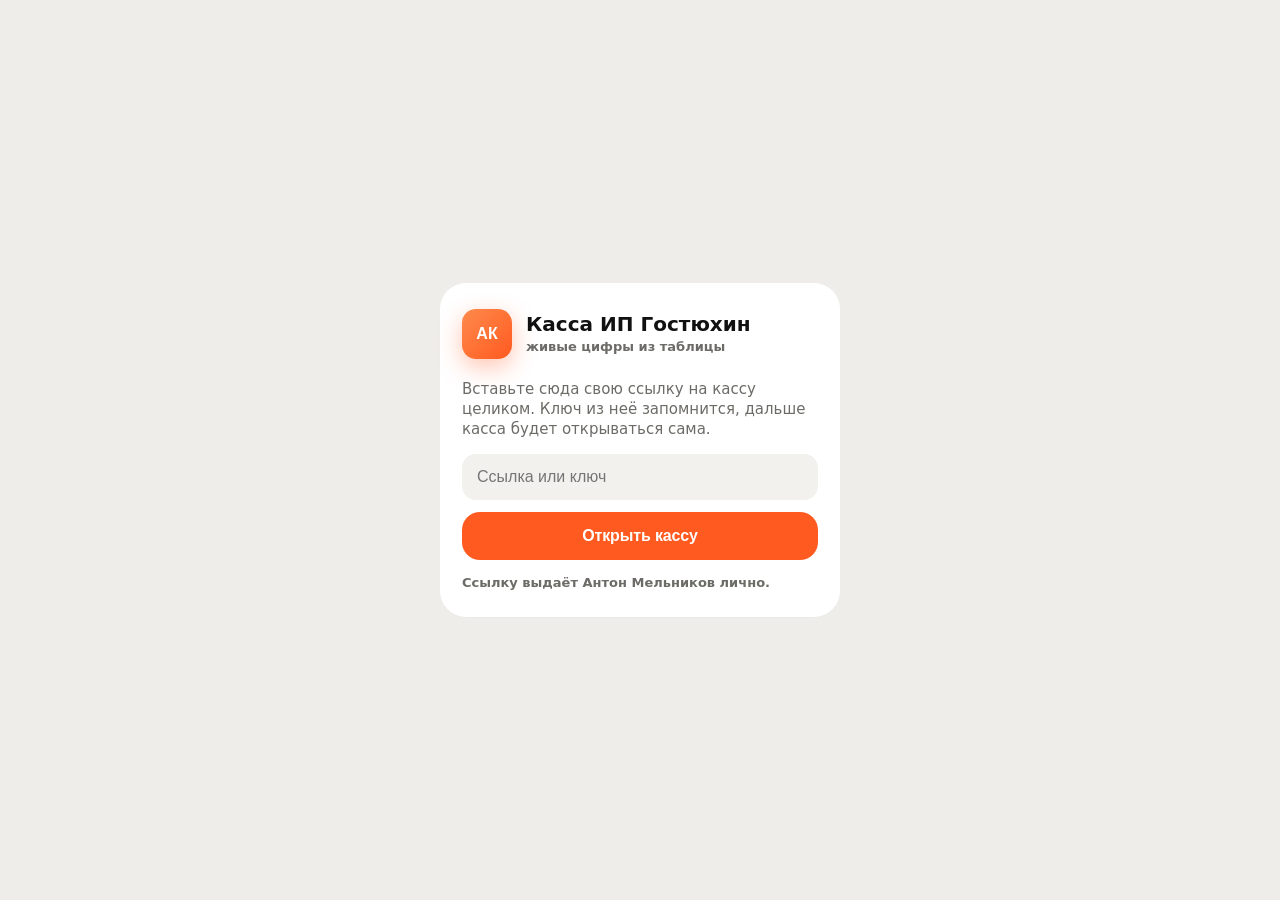
==== commit 345a2b43: "Бета кассы: пересборка из текущего app_scene (24.09.2026)" ====
--- a/kassa/beta/index.html
+++ b/kassa/beta/index.html
@@ -15,10 +15,9 @@
 
 <link rel="apple-touch-icon" href="[data-uri]">
 <link rel="icon" href="[data-uri]">
-<link rel="preconnect" href="https://fonts.googleapis.com">
-<link rel="preconnect" href="https://fonts.gstatic.com" crossorigin>
-<link rel="stylesheet" href="https://fonts.googleapis.com/css2?family=Geologica:wght@500;600;700&family=Golos+Text:wght@400;500;600&family=Unbounded:wght@500;600&family=Manrope:wght@500;600;700;800&family=Martian+Mono:wght@500&display=swap">
-<!-- Касса ИП Гостюхин, стиль «Предметы» для всех видов с 17.09.2026 (стили «Сцены» ниже оставлены как основа). Исходник: Дашборд/app_scene.html, сборка: build_app.py (20260920-2241). -->
+<!-- Шрифты лежат рядом со страницей (fonts/), а не на Google Fonts: 21.09.2026 Google отдавал их с перебоями, и касса открывалась системным шрифтом -->
+<link rel="stylesheet" href="fonts/fonts.css">
+<!-- Касса ИП Гостюхин, стиль «Предметы» для всех видов с 17.09.2026 (стили «Сцены» ниже оставлены как основа). Исходник: Дашборд/app_scene.html, сборка: build_app.py (20260924-2000). -->
 <style>
 :root{
   color-scheme:dark;
@@ -198,6 +197,20 @@
 .field{width:100%;padding:13px 14px;border:1px solid var(--line);border-radius:14px;background:rgba(0,0,0,.25);color:var(--ink);font:16px 'Golos Text',sans-serif;margin-bottom:12px}
 .field:focus{outline:2px solid var(--accent);outline-offset:0;border-color:transparent}
 .err{color:var(--bad);font-size:14px;margin:-4px 0 12px}
+.lock{z-index:30;background:var(--ground)}
+.lkdots{display:flex;justify-content:center;gap:16px;margin:6px 0 8px}
+.lkdots i{width:14px;height:14px;border-radius:50%;border:2px solid var(--faint);display:block;transition:background .15s,border-color .15s}
+.lkdots i.on{background:var(--accent);border-color:var(--accent)}
+.lkdots.shake{animation:shake .4s}
+@keyframes shake{20%{transform:translateX(-8px)}40%{transform:translateX(8px)}60%{transform:translateX(-5px)}80%{transform:translateX(5px)}}
+.lmsg{min-height:20px;text-align:center;font-size:14px;color:var(--bad);margin:0 0 10px !important}
+.lkpad{display:grid;grid-template-columns:repeat(3,1fr);gap:10px;margin-bottom:10px}
+.lkpad button{appearance:none;border:0;border-radius:16px;background:var(--sep);color:var(--ink);font:500 24px Manrope,sans-serif;height:60px;cursor:pointer;transition:transform .12s}
+.lkpad button:active{transform:scale(.94)}
+.lkpad button.sym{background:transparent}
+.lkpad button.sym svg{width:30px;height:30px;stroke:var(--muted);fill:none;stroke-width:1.6;stroke-linecap:round;stroke-linejoin:round}
+.lkpad button[hidden]{visibility:hidden;display:block!important}
+.lnk{appearance:none;border:0;background:none;color:var(--accent);font:500 14px 'Golos Text',sans-serif;cursor:pointer;padding:6px 0;width:100%;text-align:center}
 .loadrow{display:flex;align-items:center;gap:12px;color:var(--muted)}
 .loadrow .spin{width:22px;height:22px;border-width:3px;flex:none}
 
@@ -274,9 +287,9 @@
 html.pm .dateb span{font-weight:700}
 html.pm .seg{padding:4px;border-radius:16px}
 html.pm .seg button{font:700 13.5px Manrope,sans-serif;padding:9px 6px;border-radius:12px}
-html.pm .seg button[aria-pressed="true"]{background:#fff;box-shadow:0 2px 6px rgba(0,0,0,.08)}
+html.pm .seg button[aria-pressed="true"]{background:var(--accent);color:#fff;box-shadow:0 4px 12px rgba(0,0,0,.14)}
 html.pm .chips button{border:0;background:#fff;font:700 13.5px Manrope,sans-serif}
-html.pm .chips button[aria-pressed="true"]{background:var(--ink);color:#fff}
+html.pm .chips button[aria-pressed="true"]{background:var(--accent);color:#fff;box-shadow:0 4px 12px rgba(0,0,0,.14)}
 html.pm .mswitch b{font-weight:800;letter-spacing:-.03em;font-size:18px}
 html.pm .mswitch button{background:#F2F1EE}
 html.pm .bar{height:8px;background:#F2F1EE}
@@ -306,8 +319,8 @@
 /* подробные экраны выезжают на пружине, «Назад» — стеклянная кнопка */
 html.pm .sheet{transition:transform .5s var(--spring),visibility 0s linear .5s;box-shadow:-18px 0 40px rgba(0,0,0,.14)}
 html.pm .sheet.open{transition:transform .5s var(--spring),visibility 0s}
-html.pm .back{position:sticky;top:0;z-index:3;background:rgba(255,255,255,.62);border:1px solid rgba(255,255,255,.9);box-shadow:0 6px 18px rgba(0,0,0,.08);
-  -webkit-backdrop-filter:blur(18px) saturate(1.8);backdrop-filter:blur(18px) saturate(1.8);color:var(--ink);font:700 15px Manrope,sans-serif;padding:8px 16px 8px 11px;margin:0 0 10px}
+html.pm .back{position:sticky;top:0;z-index:3;background:#fff;border:1px solid rgba(0,0,0,.06);box-shadow:0 8px 24px rgba(0,0,0,.18),0 0 0 1px rgba(0,0,0,.04);
+  color:var(--accent);font:700 15px Manrope,sans-serif;padding:9px 18px 9px 12px;margin:0 0 10px}
 
 /* главная */
 .hd{display:flex;justify-content:space-between;align-items:center;margin:2px 2px 16px}
@@ -320,6 +333,13 @@
 .total-s{margin:6px 4px 0;font-size:13px;font-weight:700;display:flex;align-items:center;gap:6px;color:var(--in)}
 .total-s i{width:7px;height:7px;border-radius:50%;background:currentColor;box-shadow:0 0 0 4px rgba(30,158,99,.15)}
 .total-s.bad{color:var(--bad)}
+.tripbad{display:block;color:var(--bad);font-style:normal;font-weight:600;margin-top:2px}.tripwarn{border-left:4px solid var(--bad)}
+.viewer{position:fixed;inset:0;z-index:200;background:#141414;display:flex;flex-direction:column}.viewer[hidden]{display:none}
+.vbar{display:flex;align-items:center;gap:8px;padding:calc(env(safe-area-inset-top) + 8px) 12px 8px;background:#1f1f1f;color:#fff;flex:none}
+.vbar button{background:rgba(255,255,255,.14);color:#fff;border:0;border-radius:10px;padding:9px 13px;font:600 14px/1 inherit;font-family:inherit}
+.vbar span{flex:1;text-align:center;font-size:13px;opacity:.85;white-space:nowrap;overflow:hidden;text-overflow:ellipsis}
+.vbody{flex:1;overflow:auto;-webkit-overflow-scrolling:touch;padding:8px 8px calc(env(safe-area-inset-bottom) + 24px);touch-action:pan-x pan-y pinch-zoom}
+.vbody canvas,.vbody img{display:block;width:100%;height:auto;background:#fff;border-radius:6px;margin:0 auto 8px}.vmsg{color:#fff;opacity:.8;text-align:center;padding:48px 16px;font-size:15px}
 .total-s span{color:var(--muted);font-weight:600}
 .wallet{position:relative;display:block;width:100%;height:196px;margin:18px 0 4px;padding:0;border:0;background:none;cursor:pointer;text-align:left;transition:height .6s var(--spring)}
 .cd{position:absolute;top:0;left:0;right:0;height:172px;border-radius:24px;padding:18px 20px;color:#fff;display:flex;flex-direction:column;justify-content:space-between;
@@ -488,6 +508,10 @@
 .qchip b{font:600 12.5px Manrope,sans-serif;color:var(--faint)}
 .qchip.on{background:var(--ground);color:var(--muted)}.qchip.on b{color:var(--ink)}
 .sec .secsub{font:600 12.5px Manrope,sans-serif;color:var(--muted);letter-spacing:0;text-align:right}
+.docip{display:flex;align-items:center;gap:10px;margin:10px 4px 2px}
+.docip .chip{font:800 13px Manrope,sans-serif;padding:6px 12px;border-radius:999px}
+.docip span:last-child{font-size:12.5px;color:var(--muted);font-weight:600}
+.docip .chip+span{flex:1}
 .docsec{margin-top:6px}
 .docsec-h{display:flex;align-items:center;gap:12px;padding:6px 4px 10px}
 .docsec-h .docic{background:color-mix(in srgb,var(--tone) 14%,#fff);color:var(--tone);width:44px;height:44px;border-radius:14px}
@@ -519,6 +543,7 @@
 </style>
 </head>
 <body>
+<div id="viewer" class="viewer" hidden aria-modal="true" role="dialog"><div class="vbar"><button data-vclose>Закрыть</button><span id="vtitle"></span><button data-vshare>Отправить</button></div><div class="vbody" id="vbody"></div></div>
 <div class="bg" aria-hidden="true"></div>
 
 <div id="app" hidden>
@@ -548,14 +573,38 @@
   </div>
 </div>
 
+<div id="lock" class="shell lock" hidden>
+  <div class="card g">
+    <div class="brand"><div class="logo">АК</div><div><h2 id="l-title">Введите код</h2><div class="lbl" id="l-sub">касса закрыта</div></div></div>
+    <div id="l-pin">
+      <div class="lkdots" id="l-dots"><i></i><i></i><i></i><i></i></div>
+      <p id="l-msg" class="lmsg">&nbsp;</p>
+      <div class="lkpad" id="l-pad">
+        <button type="button" data-d="1">1</button><button type="button" data-d="2">2</button><button type="button" data-d="3">3</button>
+        <button type="button" data-d="4">4</button><button type="button" data-d="5">5</button><button type="button" data-d="6">6</button>
+        <button type="button" data-d="7">7</button><button type="button" data-d="8">8</button><button type="button" data-d="9">9</button>
+        <button type="button" id="l-bio" class="sym" data-bio aria-label="Face ID" hidden><svg viewBox="0 0 24 24" aria-hidden="true"><path d="M3 8V5a2 2 0 0 1 2-2h3M16 3h3a2 2 0 0 1 2 2v3M21 16v3a2 2 0 0 1-2 2h-3M8 21H5a2 2 0 0 1-2-2v-3"/><path d="M8.5 9.5v1.5M15.5 9.5v1.5M12 9.5v3.5h-1M9 15.2c.8.9 1.8 1.3 3 1.3s2.2-.4 3-1.3"/></svg></button>
+        <button type="button" data-d="0">0</button>
+        <button type="button" class="sym" data-del aria-label="Стереть"><svg viewBox="0 0 24 24" aria-hidden="true"><path d="M9 5h11a1 1 0 0 1 1 1v12a1 1 0 0 1-1 1H9l-6-7z"/><path d="m12 9.5 5 5M17 9.5l-5 5"/></svg></button>
+      </div>
+      <button id="l-forgot" class="lnk" type="button">Забыл код</button>
+    </div>
+    <div id="l-bioq" hidden>
+      <p>Включить Face ID? Касса будет открываться по лицу, а код останется запасным.</p>
+      <button id="l-bioyes" class="btn" type="button">Включить Face ID</button>
+      <button id="l-biono" class="btn ghost" type="button">Только код</button>
+    </div>
+  </div>
+</div>
+
 <div id="toast" class="toast" role="status" aria-live="polite"></div>
 
 <script id="testdata" type="application/json">null</script>
 <script>
 (function () {
 'use strict';
-const DATA_URL = 'https://script.google.com/macros/s/AKfycbwx8r4nKNHThs8vxuW87kl3GVC83iAIz2VwQPQg_M0gY9HSo6tp_hV5oRNgb6BAsBtN/exec', USE_SW = false;
-const LS_KEY = 'kassa_key', LS_DATA = 'kassa_app_data', LS_TS = 'kassa_app_ts';
+const DATA_URL = 'https://script.google.com/macros/s/AKfycbwx8r4nKNHThs8vxuW87kl3GVC83iAIz2VwQPQg_M0gY9HSo6tp_hV5oRNgb6BAsBtN/exec', TRIPS_URL = 'https://script.google.com/macros/s/AKfycbzFn2mfSv1GHijvuuXXRo_PXEdb95KkzjVMQOL2eftDrAYG6ejdmByMxehmi-WbXzBc/exec', USE_SW = false;   // TRIPS_URL — скрипт «Билеты», отдаёт файл билета по ключу
+const LS_KEY = 'kassa_key', LS_DATA = 'kassa_app_data', LS_TS = 'kassa_app_ts', LS_LOCK = 'kassa_lock';
 const TIMEOUT = 45000;
 
 /* ───────── помощники ───────── */
@@ -1120,25 +1169,150 @@
 /* документы (решение Мельникова 18.09.2026, регламент 08): реквизиты банков, данные ИП, личные данные — из таблицы «Документы ИП Гостюхин».
    Кто что видит, решает «Касса — данные» (колонка «Кому видно»); здесь только показ, копирование и «Поделиться». */
 const DOC_SECS = { 'Реквизиты': ['Реквизиты', 'для договоров и счетов', '#2A6FD6', 'wallet'], 'ИП': ['Данные ИП', 'регистрация, налоги, коды', '#12915F', 'form'], 'Личные': ['Личные', 'паспорт, СНИЛС — только для своих', '#B8468C', 'people'] };
-const DOC_HEAD = 'ИП Гостюхин';   // документ-шапка раздела «Реквизиты»: идёт первым в тексте каждой карточки банка
+/* Два ИП (решение Мельникова 21.09.2026): документы Гостюхина и Петрушенко в двух одинаковых таблицах; строка помечена владельцем ip.
+   Документ-шапка раздела «Реквизиты» называется как ИП и идёт первым в тексте каждой карточки банка. Ключ карточки — «ip|Документ». */
+const DOC_OWNERS = { gost: ['ИП Гостюхин', '#2A6FD6'], petr: ['ИП Петрушенко', '#12915F'] };
+/* ───────── Дорога: билеты и брони из таблицы «Билеты» (решение Мельникова 24.09.2026; регламент 02 «Дорога», 08). Блок trips даёт «Касса — данные» по ролям. ───────── */
+function tripIso(s) { const m = String(s || '').match(/^(\d{2})\.(\d{2})\.(\d{4})/); return m ? m[3] + '-' + m[2] + '-' + m[1] : String(s || '').slice(0, 10); }
+function tripList() { return ((D && D.trips) || []).filter(t => t && t.file && (S.view !== 'gost' || t.key === 'gost')); }  // в предпросмотре «Так видит Гостюхин» — только его
+const tripCity = s => String(s || '').split(/[,(]/)[0].trim().toLowerCase().replace(/ё/g, 'е');
+const byTrip = (a, b) => (tripIso(a.date) + a.time).localeCompare(tripIso(b.date) + b.time);
+function tripsFor(c) { return tripList().filter(t => tripIso(t.cdate) === c.date && tripCity(t.concert) === tripCity(c.city)).sort(byTrip); }
+const tripOk = t => t.status === '✅';
+function tripTitle(t) { return t.kind === 'гостиница' ? (t.num || 'Гостиница') : ([t.from, t.to].filter(Boolean).join(' → ') || t.kind); }
+function tripSub(t) {   // строка 1: дата · вид и номер · кто
+  const d = tripIso(t.date);
+  return (d ? dm(d) : '') + (t.kind === 'гостиница' && t.checkout ? ' – ' + dm(tripIso(t.checkout)) : '') + ' · ' + t.kind +
+    (t.num && t.kind !== 'гостиница' ? ' ' + t.num : '') + (S.view === 'gost' || !t.who ? '' : ' · ' + whoShort(t));
+}
+function tripSub2(t) {  // строка 2: вокзал и время отправления, прибытие (просьба Мельникова 24.09.2026); у гостиницы — адрес и заезд
+  if (t.kind === 'гостиница') return [t.addr, t.time ? 'заезд ' + t.time : ''].filter(Boolean).join(' · ');
+  const arr = String(t.arr || '').trim(), am = arr.match(/^(\S+)\s*(\S*)$/), arrTxt = am ? (tripIso(am[1]) !== tripIso(t.date) && am[1] ? dm(tripIso(am[1])) + ' ' : '') + (am[2] || '') : '';
+  return [t.st1 ? t.st1 + (t.time ? ', отправление ' + t.time : '') : (t.time ? 'отправление ' + t.time : ''), arrTxt ? 'прибытие ' + arrTxt.trim() + (t.st2 ? ' · ' + t.st2 : '') : (t.st2 || '')].filter(Boolean).join(' → ');
+}
+function tripRow(t) {
+  return '<button class="row" data-open="trip:' + t.i + '"><span class="dot" style="background:' + (tripOk(t) ? 'var(--good)' : 'var(--bad)') + '"></span><div class="t"><b>' + esc(tripTitle(t)) + '</b><span>' + esc(tripSub(t)) + (tripSub2(t) ? '<br>' + esc(tripSub2(t)) : '') +
+    (tripOk(t) ? '' : '<em class="tripbad">' + esc(t.err || 'ошибка сверки') + '</em>') + '</span></div>' + chev + '</button>';
+}
+const KEY_NAMES = { gost: 'Гостюхин', petr: 'Петрушенко', bryl: 'Брылин', sneg: 'Снегирёв', aver: 'Аверин', vibe: 'Вибе', mikr: 'Микрюков' };   // ключи из таблицы «Документы — поездки»
+function whoName(t) { if (KEY_NAMES[t.key]) return KEY_NAMES[t.key]; const w = String(t.who || '?').trim().split(/\s+/); return w.map(x => x.charAt(0).toUpperCase() + x.slice(1).toLowerCase()).join(' '); }
+function whoShort(t) { if (KEY_NAMES[t.key]) return KEY_NAMES[t.key]; const w = whoName(t).split(' '); return w[0] + (w[1] ? ' ' + w[1].charAt(0) + '.' : ''); }
+// один поезд/рейс/гостиница — несколько людей (просьба Мельникова 24.09.2026: у Петрушенко видно, чей билет, до открытия)
+function tripGroups(list) {
+  const idx = {}, out = [];
+  list.forEach(t => { const k = [t.kind, tripIso(t.date), t.time, t.from, t.to, t.num].join('|'); if (idx[k] == null) { idx[k] = out.length; out.push({ k: k, first: t, people: [] }); } out[idx[k]].people.push(t); });
+  return out;
+}
+function groupRow(g) {
+  const bad = g.people.filter(t => !tripOk(t)).length, names = g.people.map(whoShort);
+  const who = names.length > 4 ? names.slice(0, 3).join(', ') + ' +' + (names.length - 3) : names.join(', ');
+  return '<button class="row" data-open="tripg:' + g.first.i + '"><span class="dot" style="background:' + (bad ? 'var(--bad)' : 'var(--good)') + '"></span><div class="t"><b>' + esc(tripTitle(g.first)) + '</b><span>' +
+    esc(tripSub(Object.assign({}, g.first, { who: '' })).replace(/ · $/, '')) + '<br>' + esc(who) + (bad ? ' · <em class="tripbad" style="display:inline">' + bad + ' с ошибкой</em>' : '') + (tripSub2(g.first) ? '<br>' + esc(tripSub2(g.first)) : '') + '</span></div>' + chev + '</button>';
+}
+function personRow(t) {
+  return '<button class="row" data-open="trip:' + t.i + '"><span class="dot" style="background:' + (tripOk(t) ? 'var(--good)' : 'var(--bad)') + '"></span><div class="t"><b>' + esc(whoName(t)) + '</b><span>' +
+    (tripOk(t) ? 'сверка совпала' : '<em class="tripbad">' + esc(t.err || 'ошибка сверки') + '</em>') + '</span></div>' + chev + '</button>';
+}
+function tripsRows(list) { return S.view === 'gost' ? list.map(tripRow).join('') : tripGroups(list).map(groupRow).join(''); }
+function tripsBlock(list) {
+  return sec('Дорога') + (list.length ? '<div class="g list">' + tripsRows(list) + '</div>' :
+    '<p class="small">' + (D && D.tripsError ? 'Таблица «Билеты» не прочиталась.' : 'Билетов и броней на этот концерт пока нет: организатор присылает их в группу, бот раскладывает сюда.') + '</p>');
+}
+function tripsEntry(title) {
+  const n = tripList().filter(t => tripIso(t.date) >= D.today).length;
+  return '<div class="stack" style="margin-bottom:12px"><div class="g list"><button class="row" data-open="trips"><span class="dot" style="background:#7C4DFF"></span><div class="t"><b>' + esc(title) + '</b><span>' + (n ? nWord(n, 'билет', 'билета', 'билетов') + ' впереди' : 'билеты и гостиницы из группы тура') + '</span></div>' + chev + '</button></div></div>';
+}
+const TRIP_BLOBS = {};   // id → {blob, name, mime, url}; файлы хранятся в IndexedDB и подгружаются заранее (решение Мельникова 24.09.2026: открывать сразу и во весь экран)
+function idb() { return new Promise((res, rej) => { try { const r = indexedDB.open('kassa_files', 1); r.onupgradeneeded = () => r.result.createObjectStore('files'); r.onsuccess = () => res(r.result); r.onerror = () => rej(r.error); } catch (e) { rej(e); } }); }
+async function idbGet(id) { try { const db = await idb(); return await new Promise((res, rej) => { const q = db.transaction('files').objectStore('files').get(id); q.onsuccess = () => res(q.result || null); q.onerror = () => rej(q.error); }); } catch (e) { return null; } }
+async function idbPut(id, v) { try { const db = await idb(); await new Promise((res, rej) => { const tx = db.transaction('files', 'readwrite'); tx.objectStore('files').put(v, id); tx.oncomplete = res; tx.onerror = () => rej(tx.error); }); } catch (e) {} }
+function idbClear() { try { indexedDB.deleteDatabase('kassa_files'); } catch (e) {} }
+async function tripFetch(t) {
+  if (TRIP_BLOBS[t.id]) return TRIP_BLOBS[t.id];
+  let rec = await idbGet(t.id);
+  if (!rec) {
+    if (!TRIPS_URL) throw new Error('файлы билетов недоступны');
+    const url = TRIPS_URL + '?k=' + encodeURIComponent(KEY) + '&file=' + encodeURIComponent(t.id);
+    const txt = await viaFetch(url).catch(() => viaJsonp(url));
+    const j = JSON.parse(txt); if (!j || j.error || !j.b64) throw new Error((j && j.error === '403') ? 'этот билет вам не показывается' : (j && j.error) || 'файл не пришёл');
+    const bin = atob(j.b64), arr = new Uint8Array(bin.length); for (let i = 0; i < bin.length; i++) arr[i] = bin.charCodeAt(i);
+    rec = { blob: new Blob([arr], { type: j.mime || 'application/pdf' }), name: j.name || t.file, mime: j.mime || 'application/pdf' };
+    await idbPut(t.id, rec);
+  }
+  rec.url = URL.createObjectURL(rec.blob); TRIP_BLOBS[t.id] = rec; return rec;
+}
+let PREFETCHING = false;
+async function tripPrefetch() {   // после загрузки цифр: билеты будущих концертов — в память телефона, чтобы открывались сразу
+  if (PREFETCHING || !TRIPS_URL || !KEY || !D) return; PREFETCHING = true;
+  try {
+    const list = tripList().filter(t => t.id && tripIso(t.cdate || t.date) >= D.today).slice(0, 30);
+    for (const t of list) { if (TRIP_BLOBS[t.id]) continue; try { await tripFetch(t); } catch (e) {} if (CUR_TRIP && CUR_TRIP.id === t.id && $('tripfile')) $('tripfile').outerHTML = tripCard(t); }
+  } finally { PREFETCHING = false; }
+}
+let CUR_TRIP = null;
+function tripCard(t) {
+  const f = TRIP_BLOBS[t.id];
+  return '<div class="g pad" id="tripfile"><div class="lbl">Билет</div>' + (f
+    ? '<div class="acts" style="margin-top:8px"><button class="g act" data-tripview="' + t.i + '"><span class="aic a2">' + icon('ticket') + '</span><b>Открыть билет</b><span>во весь экран</span></button>' +
+      (navigator.share ? '<button class="g act" data-tripshare="' + t.id + '"><span class="aic a1">' + icon('send') + '</span><b>Отправить</b><span>в мессенджер</span></button>' : '') + '</div>'
+    : '<p class="small" style="margin:6px 0 0">загружаю файл… <span class="spin"></span></p>') + '</div>';
+}
+function tripEnsure(t) { if (TRIP_BLOBS[t.id]) return; tripFetch(t).then(() => { if (CUR_TRIP && CUR_TRIP.id === t.id && $('tripfile')) $('tripfile').outerHTML = tripCard(t); })
+  .catch(e => { if (CUR_TRIP && CUR_TRIP.id === t.id && $('tripfile')) $('tripfile').innerHTML = '<div class="lbl">Билет</div><p class="small">Файл не открылся: ' + esc(e && e.message || e) + '</p>'; }); }
+let PDFJS_P = null, VIEW_ID = null;
+function pdfjs() {
+  if (!PDFJS_P) PDFJS_P = new Promise((res, rej) => { const sc = document.createElement('script'); sc.src = 'vendor/pdf.min.js';
+    sc.onload = () => { try { window.pdfjsLib.GlobalWorkerOptions.workerSrc = 'vendor/pdf.worker.min.js'; res(window.pdfjsLib); } catch (e) { rej(e); } };
+    sc.onerror = () => { PDFJS_P = null; rej(new Error('просмотрщик не загрузился')); }; document.head.appendChild(sc); });
+  return PDFJS_P;
+}
+async function viewerOpen(t) {
+  const body = $('vbody'); $('vtitle').textContent = tripTitle(t); $('viewer').hidden = false; body.innerHTML = '<p class="vmsg">загружаю…</p>'; VIEW_ID = t.id;
+  try {
+    const f = await tripFetch(t); if (VIEW_ID !== t.id) return;
+    if (/^image\//.test(f.mime)) { body.innerHTML = ''; const img = new Image(); img.src = f.url; img.alt = f.name; body.appendChild(img); return; }
+    const lib = await pdfjs(); const doc = await lib.getDocument({ data: await f.blob.arrayBuffer() }).promise; if (VIEW_ID !== t.id) return;
+    body.innerHTML = ''; const w = body.clientWidth - 16, dpr = Math.min(3, window.devicePixelRatio || 1);
+    for (let n = 1; n <= doc.numPages; n++) {
+      const pg = await doc.getPage(n), v0 = pg.getViewport({ scale: 1 }), vp = pg.getViewport({ scale: w / v0.width * dpr });
+      const c = document.createElement('canvas'); c.width = Math.round(vp.width); c.height = Math.round(vp.height); c.style.width = w + 'px'; body.appendChild(c);
+      await pg.render({ canvasContext: c.getContext('2d'), viewport: vp }).promise;
+    }
+  } catch (e) { body.innerHTML = '<p class="vmsg">Не открылось: ' + esc(e && e.message || e) + '</p>'; }
+}
+function viewerClose() { $('viewer').hidden = true; $('vbody').innerHTML = ''; VIEW_ID = null; }
+function tripShare(id) { const f = TRIP_BLOBS[id]; if (!f) return; const file = new File([f.blob], f.name, { type: f.mime });
+  if (navigator.canShare && navigator.canShare({ files: [file] })) navigator.share({ files: [file], title: f.name }).catch(() => {}); else { try { window.open(f.url, '_blank'); } catch (err) {} } }
+$('viewer').addEventListener('click', e => { if (e.target.closest('[data-vclose]')) viewerClose(); else if (e.target.closest('[data-vshare]')) tripShare(VIEW_ID); });
+const DOC_HEAD = 'ИП Гостюхин';
+const docOwner = ip => DOC_OWNERS[ip] || DOC_OWNERS.gost;
 const docMeta = sec => DOC_SECS[sec] || [sec, '', '#8A8987', 'list'];
+const docIpOrder = () => S.view === 'petr' ? ['petr', 'gost'] : S.view === 'gost' ? ['gost'] : ['gost', 'petr'];
 function docList() {
-  const out = [], idx = {};
-  ((D && D.docs) || []).forEach(r => { if (!r || !r.doc) return; const k = r.sec + '|' + r.doc; if (idx[k] == null) { idx[k] = out.length; out.push({ sec: r.sec, doc: r.doc, rows: [] }); } out[idx[k]].rows.push(r); });
-  return out;
-}
-const docFind = name => docList().filter(d => d.doc === name)[0];
-const docIsBank = d => d.sec === 'Реквизиты' && d.doc !== DOC_HEAD;
+  const out = [], idx = {}, order = docIpOrder();
+  ((D && D.docs) || []).forEach(r => { if (!r || !r.doc) return; const ip = DOC_OWNERS[r.ip] ? r.ip : 'gost'; if (order.indexOf(ip) < 0) return; const k = ip + '|' + r.sec + '|' + r.doc; if (idx[k] == null) { idx[k] = out.length; out.push({ ip: ip, sec: r.sec, doc: r.doc, key: ip + '|' + r.doc, rows: [] }); } out[idx[k]].rows.push(r); });
+  return out.sort((a, b) => order.indexOf(a.ip) - order.indexOf(b.ip));
+}
+const docErr = ip => (((D && D.docs) || []).filter(r => r && r.error && (r.ip || 'gost') === ip)[0] || {}).error;
+function docFind(key) {
+  const i = String(key).indexOf('|'), list = docList();
+  if (i < 0) return list.filter(d => d.doc === key)[0];   // старый ключ без ИП — первый подходящий
+  let ip = key.slice(0, i); const doc = key.slice(i + 1);
+  Object.keys(DOC_OWNERS).forEach(k => { if (DOC_OWNERS[k][0] === ip) ip = k; });   // ключ и по названию ИП: «ИП Петрушенко|ТБанк»
+  return list.filter(d => d.ip === ip && d.doc === doc)[0];
+}
+const docIsBank = d => d.sec === 'Реквизиты' && d.doc !== docOwner(d.ip)[0];
+const docHead = d => docIsBank(d) ? docFind(d.ip + '|' + docOwner(d.ip)[0]) : null;
 function docText(d) {
-  const head = docIsBank(d) ? docFind(DOC_HEAD) : null, lines = [];
+  const head = docHead(d), lines = [];
   if (head) { head.rows.filter(r => r.value).forEach(r => lines.push(r.field + ': ' + r.value)); lines.push('', 'Банковские реквизиты'); }
-  else lines.push(d.doc === DOC_HEAD ? 'Реквизиты ИП Гостюхин' : d.doc);
+  else lines.push(d.doc === docOwner(d.ip)[0] ? 'Реквизиты ' + d.doc : d.doc);
   d.rows.filter(r => r.value).forEach(r => lines.push(r.field + ': ' + r.value));
   return lines.join('\n');
 }
-function shareDoc(name) {
-  const d = docFind(name); if (!d) return;
-  const msg = docText(d), title = docIsBank(d) ? 'Реквизиты ИП Гостюхин · ' + d.doc : d.doc;
+function shareDoc(key) {
+  const d = docFind(key); if (!d) return;
+  const msg = docText(d), title = docIsBank(d) ? 'Реквизиты ' + docOwner(d.ip)[0] + ' · ' + d.doc : d.doc;
   const fallback = () => copyText(msg, 'Текст скопирован — вставьте в чат');
   if (navigator.share) navigator.share({ title: title, text: msg }).catch(err => { if (err && err.name !== 'AbortError') fallback(); });
   else fallback();
@@ -1146,7 +1320,7 @@
 function docRow(d) {
   const filled = d.rows.filter(r => r.value), acc = docIsBank(d) ? filled.filter(r => /расч/i.test(r.field))[0] : null;
   const sub = acc ? 'счёт …' + acc.value.slice(-4) : filled.length ? nWord(filled.length, 'поле', 'поля', 'полей') + (filled.length < d.rows.length ? ' · ' + (d.rows.length - filled.length) + ' не заполнено' : '') : 'не заполнено';
-  return '<button class="row" data-open="doc:' + esc(d.doc) + '"><span class="dot" style="background:' + docMeta(d.sec)[2] + '"></span><div class="t"><b>' + esc(d.doc) + '</b><span>' + esc(sub) + '</span></div>' + chev + '</button>';
+  return '<button class="row" data-open="doc:' + esc(d.key) + '"><span class="dot" style="background:' + docMeta(d.sec)[2] + '"></span><div class="t"><b>' + esc(d.doc) + '</b><span>' + esc(sub) + '</span></div>' + chev + '</button>';
 }
 function docsTileBx() {
   const list = docList(); if (!list.length) return '';
@@ -1164,6 +1338,13 @@
     '<div class="row ht-row"><span class="docic">' + icon('form') + '</span><div class="t"><b>Реквизиты и данные ИП</b><span>' + (banks.length ? nWord(banks.length, 'банк', 'банка', 'банков') + ' · ' : '') + 'нажал — отправил</span></div>' +
     '<div class="v"><small>' + nWord(list.length, 'карточка', 'карточки', 'карточек') + '</small></div></div></button>';
 }
+function docBlock(ip) {
+  const list = docList().filter(d => d.ip === ip), o = docOwner(ip), err = docErr(ip);
+  const secs = Object.keys(DOC_SECS).filter(s => list.some(d => d.sec === s)).concat(list.map(d => d.sec).filter((s, i, a) => !DOC_SECS[s] && a.indexOf(s) === i));
+  return (err ? '<p class="small">Таблица «Документы ' + esc(o[0]) + '» не прочиталась: ' + esc(err) + '</p>' : '') +
+    secs.map(s => { const m = docMeta(s); return '<div class="docsec" style="--tone:' + m[2] + '"><div class="docsec-h"><span class="docic">' + icon(m[3]) + '</span><div><b>' + esc(m[0]) + '</b><span>' + esc(m[1]) + '</span></div><em>' + list.filter(d => d.sec === s).length + '</em></div><div class="g list docsec-list">' + list.filter(d => d.sec === s).map(docRow).join('') + '</div></div>'; }).join('');
+}
+const docsFoot = ips => '<p class="small">Нажатие на поле копирует его значение. «Отправить» открывает окно «Поделиться» с текстом карточки, как у заявки. Данные — ' + (ips.length > 1 ? 'таблицы «Документы ИП Гостюхин» и «Документы ИП Петрушенко»' : 'таблица «Документы ' + esc(docOwner(ips[0])[0]) + '»') + (S.view === 'full' ? '; правки в них видны после «Обновить цифры»' : '') + '.</p>';
 /* плитка «Наличные» на главных: отдельно от денег ИП */
 function cashTileBx() {
   const t = cashTotals(); if (!t.n) return '';
@@ -1272,6 +1453,8 @@
       (S.role === 'admin' ? '<button class="row" data-gostview><span class="dot" style="background:' + col('gost') + '"></span><div class="t"><b>Экран Гостюхина</b><span>посмотреть, что видит он</span></div>' + chev + '</button>' : '') +
       (S.role === 'admin' && P ? '<button class="row" data-petrview><span class="dot" style="background:' + col('petr') + '"></span><div class="t"><b>Экран Петрушенко</b><span>посмотреть, что видит он</span></div>' + chev + '</button>' : '') +
       '<button class="row" data-open="docs"><span class="dot" style="background:#2A6FD6"></span><div class="t"><b>Документы</b><span>реквизиты, данные ИП, личные</span></div>' + chev + '</button>' +
+      '<button class="row" data-open="trips"><span class="dot" style="background:#7C4DFF"></span><div class="t"><b>Дорога</b><span>билеты и гостиницы' + (D.tripsError ? ' · таблица не прочиталась' : '') + '</span></div>' + chev + '</button>' +
+      '<button class="row" data-open="lock"><span class="dot" style="background:var(--accent)"></span><div class="t"><b>Замок</b><span>код и Face ID</span></div>' + chev + '</button>' +
       '<button class="row" data-refresh><div class="t"><b>Обновить цифры</b><span>прочитаны ' + esc(D.generated || '') + '</span></div>' + (S.net === 'loading' ? '<span class="spin"></span>' : '') + '</button></div>' +
       '<p class="small">Данные: Google-таблица «ИП Гостюхин» — реестр приходов, журнал оплат, «Сверка», «Концерты 2026», лист тура осени 2026.</p></div>';
   },
@@ -1293,10 +1476,10 @@
       (up.length ? homeTile('t1', 'calendar', 'Ближайший концерт', up[0].date, up[0].city, up[0].cp,
         up[0].split ? rub(up[0].gost) + '<small>вам</small>' : '<small>после оплаты</small>', '') : '') +
       (lastAcc.length ? homeTile('t2', 'open:gacc', 'Начисления', lastAcc[0].date, opTitle(lastAcc[0].name), lastAcc[0].project, plus(lastAcc[0].gost), ' plus') : '') +
-      (lastPay.length ? homeTile('t3', 'open:gplist:pers', 'Оплаты', lastPay[0].date, opTitle(lastPay[0].name), PT[lastPay[0].type][0], minus(lastPay[0].sum), '') : '') + cashTileHt() + docsTileHt() + '</div></div>';
+      (lastPay.length ? homeTile('t3', 'open:gplist:pers', 'Оплаты', lastPay[0].date, opTitle(lastPay[0].name), PT[lastPay[0].type][0], minus(lastPay[0].sum), '') : '') + cashTileHt() + docsTileHt() + '</div>' + lockLink() + '</div>';
   },
   calendar() {
-    return previewBar() + lt('Календарь', G.conc.upcoming.length + ' концертов впереди') + calMonths(G.conc);
+    return previewBar() + lt('Календарь', G.conc.upcoming.length + ' концертов впереди') + tripsEntry('Мои билеты') + calMonths(G.conc);
   },
   /* ───────── экраны: касса Петрушенко (решение Мельникова 16.09.2026) ───────── */
   phome() {
@@ -1332,7 +1515,7 @@
         cashTileBx() + docsTileBx() +
       '</div>' +
       '<div class="sec"><span>Последние операции моего ИП</span></div><div class="g list">' + W.last.map(ipOpRow).join('') + '</div>' +
-      '<p class="small">Журнал Оплат: ' + fmt(W.opsCount) + ' операций, реестр: ' + fmt(W.incomesCount) + ' приходов. Касса-факт по выпискам на ' + esc(W.asOf) + '.</p>';
+      '<p class="small">Журнал Оплат: ' + fmt(W.opsCount) + ' операций, реестр: ' + fmt(W.incomesCount) + ' приходов. Касса-факт по выпискам на ' + esc(W.asOf) + '.</p>' + lockLink();
   },
   phomeAk() {
     const F = petrYear(P.curY), up = P.conc.upcoming, tot = P.total, n = P.due.length;
@@ -1350,7 +1533,7 @@
       '</div><div class="stack"><div class="tiles">' +
       (next ? homeTile('t1', 'pcal', 'Ближайший концерт', next.date, next.city, next.cp, next.split && next.petr ? rub(next.petr) + '<small>ваша доля</small>' : '<small>после оплаты</small>', '') : '') +
       (lastAcc ? homeTile('t2', 'open:pacc', 'Начисления', lastAcc.date, opTitle(lastAcc.name), lastAcc.project, plus(lastAcc.share), ' plus') : '') +
-      (lastPay ? homeTile('t3', 'open:ppaid', 'Последняя выплата', lastPay.date, lastPay.label, PPT[lastPay.type][0], rub(lastPay.sum), '') : '') + cashTileHt() + docsTileHt() + '</div></div>';
+      (lastPay ? homeTile('t3', 'open:ppaid', 'Последняя выплата', lastPay.date, lastPay.label, PPT[lastPay.type][0], rub(lastPay.sum), '') : '') + cashTileHt() + docsTileHt() + '</div>' + lockLink() + '</div>';
   },
   pcalc() { return ''; },
   pform() {
@@ -1362,8 +1545,8 @@
       '<p class="small">Отправлять лично заказчику, не в общие чаты. Цены в форме нет — её называете вы по калькулятору. Когда заказчик заполнит форму, заявка придёт в группу «Концерты/документы».</p></div>';
   },
   pcal() {
-    if (W) { const all = pAll(); return previewBar() + lt('Календарь', 'занятые даты по АК-47 и ТГК вместе') + calWallets(all); }
-    return previewBar() + lt('Календарь', P.conc.upcoming.length + ' концертов впереди') + calMonths(P.conc);
+    if (W) { const all = pAll(); return previewBar() + lt('Календарь', 'занятые даты по АК-47 и ТГК вместе') + tripsEntry('Дорога') + calWallets(all); }
+    return previewBar() + lt('Календарь', P.conc.upcoming.length + ' концертов впереди') + tripsEntry('Дорога') + calMonths(P.conc);
   },
   pmoney() {
     if (!W) return SCREENS.pmoneyAk('');
@@ -1453,6 +1636,8 @@
 const qShort = q => q.slice(5) + 'кв ' + q.slice(2, 4);
 function qNext(q) { let y = +q.slice(0, 4), k = +q.slice(5) + 1; if (k > 4) { k = 1; y++; } return y + '-' + k; }
 function qPrev(q, n) { let y = +q.slice(0, 4), k = +q.slice(5); for (let i = 0; i < n; i++) { k--; if (k < 1) { k = 4; y--; } } return y + '-' + k; }
+const qFor = d => qPrev(qOf(d), 1);
+const qPayEnd = q => ['31.03', '30.06', '30.09', '31.12'][+qNext(q).slice(5) - 1];
 function qRange(from, to) { const out = []; let q = from; while (q <= to && out.length < 60) { out.push(q); q = qNext(q); } return out; }
 function kindSrc() {
   if (S.view === 'gost') return { rows: G.accruals, val: a => a.gost, years: G.years, lbl: 'Ваша доля' };
@@ -1475,23 +1660,30 @@
 }
 const SHEETS = {
   docs() {
-    const list = docList();
-    if (!list.length) return backBtn + lt('Документы') + '<p class="small">' + (D && D.docsError ? 'Таблица «Документы» не прочиталась: ' + esc(D.docsError) : 'Документов пока нет — строки добавляются в таблицу «Документы ИП Гостюхин».') + '</p>';
-    const secs = Object.keys(DOC_SECS).filter(s => list.some(d => d.sec === s)).concat(list.map(d => d.sec).filter((s, i, a) => !DOC_SECS[s] && a.indexOf(s) === i));
-    return backBtn + lt('Документы', 'нажмите на карточку — внутри поля и кнопка «Отправить»') + '<div class="stack">' +
-      secs.map(s => { const m = docMeta(s); return '<div class="docsec" style="--tone:' + m[2] + '"><div class="docsec-h"><span class="docic">' + icon(m[3]) + '</span><div><b>' + esc(m[0]) + '</b><span>' + esc(m[1]) + '</span></div><em>' + list.filter(d => d.sec === s).length + '</em></div><div class="g list docsec-list">' + list.filter(d => d.sec === s).map(docRow).join('') + '</div></div>'; }).join('') +
-      '<p class="small">Нажатие на поле копирует его значение. «Отправить» открывает окно «Поделиться» с текстом карточки, как у заявки. Данные — таблица «Документы ИП Гостюхин»' + (S.view === 'full' ? '; правки в ней видны после «Обновить цифры»' : '') + '.</p></div>';
-  },
-  doc(name) {
-    const d = docFind(name); if (!d) return backBtn + lt('Документ') + '<p class="small">Карточка не найдена — обновите цифры.</p>';
-    const m = docMeta(d.sec), bank = docIsBank(d), head = bank ? docFind(DOC_HEAD) : null;
+    const all = docList(), ips = docIpOrder().filter(ip => all.some(d => d.ip === ip) || docErr(ip));
+    if (!all.length && !ips.length) return backBtn + lt('Документы') + '<p class="small">' + (D && D.docsError ? 'Таблица «Документы» не прочиталась: ' + esc(D.docsError) : 'Документов пока нет — строки добавляются в таблицу «Документы ИП Гостюхин».') + '</p>';
+    if (ips.length === 1) return backBtn + lt('Документы', 'нажмите на карточку — внутри поля и кнопка «Отправить»') + '<div class="stack">' + docBlock(ips[0]) + docsFoot([ips[0]]) + '</div>';
+    /* два ИП — сначала выбор (решение Мельникова 21.09.2026), документы внутри каждого */
+    return backBtn + lt('Документы', 'сначала выберите ИП — внутри его реквизиты и данные') + '<div class="stack"><div class="g list">' +
+      ips.map(ip => { const o = docOwner(ip), list = all.filter(d => d.ip === ip), banks = list.filter(docIsBank).length;
+        return '<button class="row" data-open="docsip:' + ip + '"><span class="docic" style="--tone:' + o[1] + '">' + icon('form') + '</span><div class="t"><b>' + esc(o[0]) + '</b><span>' + (docErr(ip) ? 'таблица не прочиталась' : nWord(list.length, 'карточка', 'карточки', 'карточек') + (banks ? ' · ' + nWord(banks, 'банк', 'банка', 'банков') : '')) + '</span></div>' + chev + '</button>'; }).join('') +
+      '</div>' + docsFoot(ips) + '</div>';
+  },
+  docsip(ip) {
+    const o = docOwner(DOC_OWNERS[ip] ? ip : 'gost'); ip = DOC_OWNERS[ip] ? ip : 'gost';
+    if (docIpOrder().indexOf(ip) < 0) return backBtn + lt('Документы') + '<p class="small">Этих документов вам не видно.</p>';
+    return backBtn + lt(o[0], 'нажмите на карточку — внутри поля и кнопка «Отправить»') + '<div class="stack">' + docBlock(ip) + docsFoot([ip]) + '</div>';
+  },
+  doc(key) {
+    const d = docFind(key); if (!d) return backBtn + lt('Документ') + '<p class="small">Карточка не найдена — обновите цифры.</p>';
+    const m = docMeta(d.sec), bank = docIsBank(d), head = docHead(d), own = docOwner(d.ip)[0];
     const field = r => '<button class="row docf" data-copyval="' + esc(r.value) + '"' + (r.value ? '' : ' disabled') + '><div class="t"><span>' + esc(r.field) + '</span>' +
       '<b' + (/^[\d\s]{9,}$/.test(r.value) ? ' class="mono"' : '') + '>' + (r.value ? esc(r.value) : '<i class="empty">не заполнено</i>') + '</b>' + (r.note && !(r.value && /^заполняет/i.test(r.note)) ? '<em class="note">' + esc(r.note) + '</em>' : '') + '</div>' +
       (r.value ? '<span class="cp">' + icon('copy') + '</span>' : '') + '</button>';
-    return backBtn + lt(esc(d.doc), m[0] + (bank ? ' · банк' : '')) + '<div class="stack">' +
+    return backBtn + lt(esc(d.doc), own + ' · ' + m[0] + (bank ? ' · банк' : '')) + '<div class="stack">' +
       '<div class="g pad"><div class="tile-hh"><span class="lbl">' + esc(bank ? 'Реквизиты для оплаты' : m[0]) + '</span><span class="chip" style="background:' + m[2] + ';color:#fff">' + esc(String(d.sec).toLowerCase()) + '</span></div>' +
-        '<div class="btns"><button class="btn green" data-docshare="' + esc(d.doc) + '">' + icon('share') + 'Отправить</button><button class="btn ghost" data-doccopy="' + esc(d.doc) + '">' + icon('copy') + 'Скопировать всё</button></div></div>' +
-      (head ? sec('ИП Гостюхин') + '<div class="g list">' + head.rows.map(field).join('') + '</div>' + sec(d.doc) : '') +
+        '<div class="btns"><button class="btn green" data-docshare="' + esc(d.key) + '">' + icon('share') + 'Отправить</button><button class="btn ghost" data-doccopy="' + esc(d.key) + '">' + icon('copy') + 'Скопировать всё</button></div></div>' +
+      (head ? sec(own) + '<div class="g list">' + head.rows.map(field).join('') + '</div>' + sec(d.doc) : '') +
       '<div class="g list">' + d.rows.map(field).join('') + '</div>' +
       sec('Что уйдёт при отправке') + '<div class="msg">' + esc(docText(d)) + '</div>' +
       '<p class="small">Нажмите на поле — оно скопируется. ' + (d.sec === 'Личные' ? 'Личные данные пересылайте только тем, кому они действительно нужны, и не в общие чаты.' : 'Отправлять лично заказчику или бухгалтеру, не в общие чаты.') + '</p></div>';
@@ -1700,7 +1892,7 @@
         sec('Пришло на счёт') + (pincs.length
           ? '<div class="g list">' + pincs.map(i => '<div class="row"><div class="t"><b>' + esc(String(i.name).split(' — ')[0]) + '</b><span>' + esc(dm(i.date)) + ' · ' + esc(i.cp) + '</span></div><div class="v plus">' + plus(i.sum) + '<small>вам ' + rub(i.share) + '</small></div></div>').join('') + '</div>' +
             (c.price > 0 ? '<p class="small">Всего ' + rub(pgot) + ' из ' + rub(c.price) + '.</p>' : '')
-          : '<p class="small">' + (c.tour ? 'Туровые деньги приходят общими платежами, по датам их не видно.' : 'Приходов с датой этого концерта пока нет.') + '</p>') + '</div>';
+          : '<p class="small">' + (c.tour ? 'Туровые деньги приходят общими платежами, по датам их не видно.' : 'Приходов с датой этого концерта пока нет.') + '</p>') + tripsBlock(tripsFor(c)) + '</div>';
     }
     const [tl] = CTYPE(c.type);
     const incs = gv ? G.accruals.filter(a => datesIn(a.name).includes(c.date)) : M.incomes.filter(i => datesIn(i.name).includes(c.date));
@@ -1712,12 +1904,40 @@
         (c.price > 0 ? '<p class="small">Всего ' + rub(got) + ' из ' + rub(c.price) + '.</p>' : '')
       : '<p class="small">' + (c.tour ? 'Туровые деньги приходят общими платежами, по датам их не видно.' : 'Приходов с датой этого концерта в реестре нет.') + '</p>');
     if (gv) {
-      return head + sec('Ваша доля') + (c.split ? splitBlock([['Вам на руки', 'gost', c.gost], ['Налоги, команда, расходы', 'oth', Math.max(0, c.price - c.gost)]], c.price) : '<p class="small">Доля появится после оплаты.</p>') + paid + '</div>';
+      return head + sec('Ваша доля') + (c.split ? splitBlock([['Вам на руки', 'gost', c.gost], ['Налоги, команда, расходы', 'oth', Math.max(0, c.price - c.gost)]], c.price) : '<p class="small">Доля появится после оплаты.</p>') + paid + tripsBlock(tripsFor(c)) + '</div>';
     }
     const parts = c.tour
       ? [['Гостюхин', 'gost', c.gost], ['Брылин', 'bryl', c.bryl], ['Петрушенко', 'petr', c.petr], ['Админ', 'adm', c.adm], ['Налоги и прочее', 'tax', Math.max(0, c.price - c.gost - c.bryl - c.petr - c.adm)]]
       : [['Гостюхин', 'gost', c.gost], ['Брылин', 'bryl', c.bryl], ['Петрушенко', 'petr', c.petr], ['Админ', 'adm', c.adm], ['Менеджер', 'oth', c.mgr], ['НДС и УСН', 'tax', c.nds + c.usn], ['Доп. расходы', 'oth', c.extra], ['Остаток в оборотку', 'oth', c.obor]];
-    return head + sec('Как делится цена') + (c.split ? splitBlock(parts, c.price) : '<p class="small">Доли ещё не разнесены.</p>') + paid + '</div>';
+    return head + sec('Как делится цена') + (c.split ? splitBlock(parts, c.price) : '<p class="small">Доли ещё не разнесены.</p>') + paid + tripsBlock(tripsFor(c)) + '</div>';
+  },
+  /* Дорога: один билет и общий список (02 «Дорога»; admin и Петрушенко видят все, Гостюхин — свои) */
+  trip(i) {
+    const t = tripList().filter(x => String(x.i) === String(i))[0];
+    if (!t) return backBtn;
+    CUR_TRIP = t; setTimeout(() => tripEnsure(t), 0);
+    return backBtn + lt(esc(S.view === 'gost' ? tripTitle(t) : whoName(t)), (S.view === 'gost' ? '' : tripTitle(t) + ' · ') + tripSub(Object.assign({}, t, { who: '' })).replace(/ · $/, '') + (tripSub2(t) ? ' · ' + tripSub2(t) : '')) + '<div class="stack">' +   // lt сам экранирует подзаголовок
+      (tripOk(t) ? '<div class="g pad"><div class="lbl">Сверка</div><div class="num mid" style="color:var(--good)">✅ совпадает</div><div class="lbl mt4">ФИО, паспорт и дата проверены ботом</div></div>'
+        : '<div class="g pad tripwarn"><div class="lbl">Ошибка сверки</div><div class="num mid" style="font-size:17px;white-space:normal;line-height:1.3">' + esc(t.err || 'бот нашёл расхождение') + '</div><div class="lbl mt4">исправленный билет присылается в группу — он заменит этот</div></div>') +
+      '<div class="g list">' + [['Кто', whoName(t)], ['Концерт', t.concert ? t.concert + (t.cdate ? ' · ' + dm(tripIso(t.cdate)) : '') : 'не найден'], ['Файл', t.file], ['Получено', t.got]]
+        .map(p => '<div class="row"><div class="t"><b>' + esc(p[0]) + '</b></div><div class="v" style="white-space:normal;text-align:right;font-weight:500">' + esc(p[1] || '—') + '</div></div>').join('') + '</div>' +
+      tripCard(t) + '</div>';
+  },
+  tripg(i) {
+    const t0 = tripList().filter(x => String(x.i) === String(i))[0]; if (!t0) return backBtn;
+    const g = tripGroups(tripList()).filter(x => x.people.some(p => p.i === t0.i))[0]; if (!g) return backBtn;
+    const bad = g.people.filter(t => !tripOk(t)).length;
+    return backBtn + lt(esc(tripTitle(t0)), tripSub(Object.assign({}, t0, { who: '' })).replace(/ · $/, '') + (tripSub2(t0) ? ' · ' + tripSub2(t0) : '')) + '<div class="stack">' +
+      '<div class="g pad"><div class="lbl">Едут</div><div class="num mid">' + nWord(g.people.length, 'человек', 'человека', 'человек') + '</div><div class="lbl mt4">' + (bad ? bad + ' с ошибкой сверки' : 'все билеты сошлись') + (t0.concert ? ' · концерт ' + esc(t0.concert) + (t0.cdate ? ' ' + dm(tripIso(t0.cdate)) : '') : '') + '</div></div>' +
+      '<div class="g list">' + g.people.map(personRow).join('') + '</div></div>';
+  },
+  trips() {
+    const all = tripList(), today = D.today;
+    const orphan = all.filter(t => !t.concert).sort(byTrip), up = all.filter(t => t.concert && tripIso(t.date) >= today).sort(byTrip), past = all.filter(t => t.concert && tripIso(t.date) < today).sort(byTrip).reverse();
+    return backBtn + lt('Дорога', all.length ? nWord(all.length, 'билет', 'билета', 'билетов') + ' · бот в группе тура' : 'билеты из группы тура') + '<div class="stack">' +
+      (orphan.length ? sec('Без концерта') + '<div class="g list">' + tripsRows(orphan) + '</div>' : '') +
+      sec('Впереди') + (up.length ? '<div class="g list">' + tripsRows(up) + '</div>' : '<p class="small">' + (D.tripsError ? 'Таблица «Билеты» не прочиталась.' : 'Впереди билетов нет.') + '</p>') +
+      (past.length ? sec('Прошли') + '<div class="g list">' + tripsRows(past.slice(0, 40)) + '</div>' : '') + '</div>';
   },
   gbal() {
     const tot = G.total, n = G.advances.length;
@@ -1770,49 +1990,59 @@
   /* все начисления: за какой концерт сколько пришло (решение Мельникова 16.09.2026) */
   /* тип дохода: контрагенты, кварталы, кто не заплатил */
   kind(k) {
-    const { K, src, all } = kindRows(k), y = S.gyear, cur = qOf(D.today), curY = D.today.slice(0, 4);
+    const { K, src, all } = kindRows(k), y = S.gyear, cur = qFor(D.today), curY = D.today.slice(0, 4);
     if (!all.length) return backBtn + lt(K.label) + '<p class="small" style="margin:12px 6px">Приходов этого типа нет.</p>';
     const rows = y === 'all' ? all : all.filter(r => r.date.slice(0, 4) === y);
     const tot = sum(rows, src.val);
     const byCp = {}; rows.forEach(r => { const n = cpName(r.cp), o = byCp[n] = byCp[n] || { v: 0, n: 0, last: '' }; o.v += src.val(r); o.n++; if (r.date > o.last) o.last = r.date; });
     const cprows = Object.entries(byCp).map(([n, o]) => ({ name: n, v: o.v, sub: nPay(o.n) + ' · последний ' + dmy(o.last), c: K.c, open: 'kcp:' + k + '|' + n })).filter(r => r.v > 0).sort((a, b) => b.v - a.v);
-    const qs = qRange(y === 'all' ? qOf(all[0].date) : y + '-1', (y === 'all' || y === curY) ? cur : y + '-4');
-    const qv = qs.map(q => sum(rows.filter(r => qOf(r.date) === q), src.val));
+    const qs = qRange(y === 'all' ? qFor(all[0].date) : qFor(y + '-01-01'), (y === 'all' || y === curY) ? cur : qFor(y + '-12-31'));
+    const qv = qs.map(q => sum(rows.filter(r => qFor(r.date) === q), src.val));
     const sel = S.gbar != null && S.gbar < qs.length ? S.gbar : null;
     const cards = qs.map((q, i) => {
       if (sel != null && sel !== i) return '';
-      const got = {}; rows.filter(r => qOf(r.date) === q).forEach(r => { const n = cpName(r.cp); got[n] = got[n] || { v: 0, n: 0 }; got[n].v += src.val(r); got[n].n++; });
-      const prev = {}; all.forEach(r => { const rq = qOf(r.date); if (rq < q && rq >= qPrev(q, 4)) prev[cpName(r.cp)] = 1; });
+      const got = {}; rows.filter(r => qFor(r.date) === q).forEach(r => { const n = cpName(r.cp); got[n] = got[n] || { v: 0, n: 0 }; got[n].v += src.val(r); got[n].n++; });
+      const prev = {}; all.forEach(r => { const rq = qFor(r.date); if (rq < q && rq >= qPrev(q, 4)) prev[cpName(r.cp)] = 1; });
       const miss = Object.keys(prev).filter(n => !got[n]).sort();
       const gotRows = Object.entries(got).sort((a, b) => b[1].v - a[1].v);
-      return '<div class="sec"><span>' + qLabel(q) + (q === cur ? ' · идёт' : '') + '</span><b class="secv">' + rub(qv[i]) + '</b></div><div class="g list">' +
+      return '<div class="sec"><span>За ' + qLabel(q) + (q === cur ? ' · платежи идут до ' + qPayEnd(q) : '') + '</span><b class="secv">' + rub(qv[i]) + '</b></div><div class="g list">' +
         gotRows.map(([n, o]) => '<button class="row" data-open="kcp:' + esc(k + '|' + n) + '"><span class="dot" style="background:' + col(K.c) + '"></span><div class="t"><b>' + esc(n) + '</b><span>' + nPay(o.n) + '</span></div><div class="v plus">' + plus(o.v) + '</div>' + chev + '</button>').join('') +
-        miss.map(n => '<button class="row miss" data-open="kcp:' + esc(k + '|' + n) + '"><span class="dot" style="background:var(--faint)"></span><div class="t"><b>' + esc(n) + '</b><span>' + (q === cur ? 'пока не пришло' : 'не пришло') + '</span></div><div class="v">—</div>' + chev + '</button>').join('') +
+        miss.map(n => '<button class="row miss" data-open="kcp:' + esc(k + '|' + n) + '"><span class="dot" style="background:var(--faint)"></span><div class="t"><b>' + esc(n) + '</b><span>' + (q === cur ? 'пока не заплатил' : 'не заплатил') + '</span></div><div class="v">—</div>' + chev + '</button>').join('') +
         (!gotRows.length && !miss.length ? '<div class="row"><div class="t"><span>Приходов не было</span></div></div>' : '') + '</div>';
     }).reverse().join('');
     return backBtn + lt(K.label, 'кто платит и когда') + '<div class="stack">' + yearSeg('data-gyear', y, src.years) +
       '<div class="g pad"><div class="lbl">' + src.lbl + (y === 'all' ? ' за всё время' : ' за ' + y + ' год') + '</div><div class="num big' + bigCls(rub(tot)) + '">' + rub(tot) + '</div>' +
       '<div class="lbl mt4">' + nWord(rows.length, 'приход', 'прихода', 'приходов') + ' · ' + nWord(cprows.length, 'контрагент', 'контрагента', 'контрагентов') + '</div></div>' +
-      (qs.length > 1 ? sec('По кварталам') + '<div class="g pad chart"><div class="readout">' + (sel != null ? '<b>' + qLabel(qs[sel]) + '</b> · ' + rub(qv[sel]) : 'Нажмите на столбик, чтобы оставить один квартал') + '</div>' +
+      (qs.length > 1 ? sec('По кварталам') + '<div class="g pad chart"><div class="readout">' + (sel != null ? '<b>За ' + qLabel(qs[sel]) + '</b> · ' + rub(qv[sel]) : 'Нажмите на столбик, чтобы оставить один квартал') + '</div>' +
         barChart(qs.map(qShort), [{ cls: 'bin', values: qv }], sel, 'data-gbar') + '</div>' : '') +
       sec('По контрагентам') + (cprows.length ? hbars(cprows) : '<p class="small">Приходов за этот период нет.</p>') +
       cards +
-      '<p class="small">Квартал — по дате прихода денег на счёт ИП, как в таблице. «Не пришло» — контрагент платил в одном из четырёх предыдущих кварталов, а в этом платежа пока нет.</p></div>';
+      '<p class="small">Квартал — тот, за который пришли деньги: лейблы платят за квартал в следующем (оплата за 2 кв. 2026 приходит в июле–сентябре). «Не заплатил» — контрагент платил за один из четырёх предыдущих кварталов, а за этот платежа пока нет.</p></div>';
   },
   /* один контрагент внутри типа дохода */
   kcp(arg) {
     const i = arg.indexOf('|'), k = arg.slice(0, i), name = arg.slice(i + 1);
-    const { K, src, all } = kindRows(k), cur = qOf(D.today);
+    const { K, src, all } = kindRows(k), cur = qFor(D.today);
     const rows = all.filter(r => cpName(r.cp) === name).slice().reverse();
     const tot = sum(rows, src.val);
-    const qs = rows.length ? qRange(qOf(rows[rows.length - 1].date), cur) : [];
-    const byQ = {}; rows.forEach(r => { const q = qOf(r.date); byQ[q] = (byQ[q] || 0) + src.val(r); });
+    const qs = rows.length ? qRange(qFor(rows[rows.length - 1].date), cur) : [];
+    const byQ = {}; rows.forEach(r => { const q = qFor(r.date); byQ[q] = (byQ[q] || 0) + src.val(r); });
     const chips = qs.slice().reverse().map(q => '<span class="qchip' + (byQ[q] ? ' on' : '') + '">' + qShort(q) + '<b>' + (byQ[q] ? compact(byQ[q]) : (q === cur ? '…' : '—')) + '</b></span>').join('');
     return backBtn + lt(esc(name), K.label) + '<div class="stack">' +
       '<div class="g pad"><div class="lbl">' + src.lbl + ' за всё время</div><div class="num big' + bigCls(rub(tot)) + '">' + rub(tot) + '</div><div class="lbl mt4">' + nPay(rows.length) + (rows.length ? ' · с ' + dmy(rows[rows.length - 1].date) : '') + '</div></div>' +
-      (qs.length ? sec('По кварталам') + '<div class="g pad qgrid">' + chips + '</div>' : '') +
-      sec('Платежи') + (rows.length ? '<div class="g list">' + rows.map(r => '<div class="row">' + dateBadge(r.date) + '<div class="t"><b>' + esc(cap(String(r.name || '').trim())) + '</b><span>' + qLabel(qOf(r.date)) + (src.full ? ' · Гостюхин ' + fmt(r.gost) + NB + '₽' : '') + '</span></div><div class="v plus">' + plus(src.val(r)) + '</div></div>').join('') + '</div>' : '<p class="small">Платежей нет.</p>') +
-      '<p class="small">Кварталы — по дате прихода на счёт ИП. «—» — в этом квартале платежа не было, «…» — квартал ещё идёт.</p></div>';
+      (qs.length ? sec('За какие кварталы') + '<div class="g pad qgrid">' + chips + '</div>' : '') +
+      sec('Платежи') + (rows.length ? '<div class="g list">' + rows.map(r => '<div class="row">' + dateBadge(r.date) + '<div class="t"><b>' + esc(cap(String(r.name || '').trim())) + '</b><span>за ' + qLabel(qFor(r.date)) + (src.full ? ' · Гостюхин ' + fmt(r.gost) + NB + '₽' : '') + '</span></div><div class="v plus">' + plus(src.val(r)) + '</div></div>').join('') + '</div>' : '<p class="small">Платежей нет.</p>') +
+      '<p class="small">Квартал — тот, за который пришли деньги (платят в следующем квартале); дата слева — когда деньги пришли на счёт. «—» — за этот квартал платежа не было, «…» — платежи за него ещё идут.</p></div>';
+  },
+  /* настройки замка (регламент 07, правило 6) */
+  lock() {
+    const has = !!(LOCK && LOCK.hash), bio = !!(LOCK && LOCK.cred);
+    return backBtn + lt('Замок', 'код и Face ID') + '<div class="stack"><div class="g list">' +
+      '<div class="row"><span class="dot" style="background:var(--accent)"></span><div class="t"><b>Код из 4 цифр</b><span>' + (has ? 'задан · спрашивается при запуске и после 5 минут в фоне' : 'не задан') + '</span></div></div>' +
+      '<div class="row"><span class="dot" style="background:' + (bio ? '#17A673' : 'var(--faint)') + '"></span><div class="t"><b>Face ID</b><span>' + (bio ? 'включён · код остаётся запасным' : 'выключен') + '</span></div></div></div>' +
+      '<div class="btns"><button class="btn" data-lockset>' + (has ? 'Сменить код' : 'Задать код') + '</button>' +
+      (has ? '<button class="btn ghost" data-lockbio>' + (bio ? 'Выключить Face ID' : 'Включить Face ID') + '</button>' : '') + '</div>' +
+      '<p class="small">Замок закрывает кассу от чужих глаз на разблокированном телефоне; это не шифрование. Код хранится только в телефоне. Забыли код — на экране замка «Забыл код»: касса сотрётся с телефона, ссылку нужно будет вставить заново.</p></div>';
   },
   gacc() {
     const y = S.gyear, F = gostYear(y);
@@ -1905,15 +2135,22 @@
 function paint() { renderTabs(); renderView(false); if (STACK.length) showTop(false, true); }
 
 $('app').addEventListener('click', e => {
-  const el = e.target.closest('[data-wallet],[data-wal],[data-calc],[data-ask],[data-tab],[data-open],[data-back],[data-seg],[data-month],[data-mbar],[data-year],[data-gyear],[data-gbar],[data-more],[data-refresh],[data-gostview],[data-petrview],[data-exitpreview],[data-shareform],[data-copyform],[data-openform],[data-docshare],[data-doccopy],[data-copyval]');
+  const el = e.target.closest('[data-wallet],[data-wal],[data-calc],[data-ask],[data-tab],[data-open],[data-back],[data-seg],[data-month],[data-mbar],[data-year],[data-gyear],[data-gbar],[data-more],[data-refresh],[data-gostview],[data-petrview],[data-exitpreview],[data-shareform],[data-copyform],[data-openform],[data-docshare],[data-doccopy],[data-copyval],[data-lockset],[data-lockbio],[data-tripview],[data-tripshare]');
   if (!el) return;
   const d = el.dataset;
   if (d.wallet !== undefined) { el.classList.toggle('open'); return; }
   if (d.wal) { S.wal = d.wal; S.gbar = null; renderView(false); return; }
   if (d.calc !== undefined) { if (D.calcKey) { try { window.open(CALC_URL + '?k=' + encodeURIComponent(D.calcKey), '_blank', 'noopener'); } catch (err) {} } else toast('Калькулятор не подключён к этому ключу'); return; }
   if (d.ask !== undefined) { toast(d.ask); return; }
+  if (d.tripview) { const t = tripList().filter(x => String(x.i) === String(d.tripview))[0]; if (t) viewerOpen(t); return; }
+  if (d.tripshare) { tripShare(d.tripshare); return; }
   if (d.tab !== undefined) { if (TABS[S.view].some(t => t[0] === d.tab)) setTab(d.tab); }
   else if (d.open !== undefined) { const i = d.open.indexOf(':'); openSheet(i < 0 ? d.open : d.open.slice(0, i), i < 0 ? '' : d.open.slice(i + 1)); }
+  else if (d.lockset !== undefined) lockShow('set1');
+  else if (d.lockbio !== undefined) {
+    if (LOCK && LOCK.cred) { LOCK.cred = null; lockSave(); toast('Face ID выключен'); showTop(false, true); }
+    else bioAvail().then(async ok => { if (!ok) { toast('На этом устройстве Face ID недоступен'); return; } await lockEnableBio(); showTop(false, true); });
+  }
   else if (d.back !== undefined) goBack();
   else if (d.seg) { S.seg = d.seg; renderView(false); }
   else if (d.month) { S.month = Math.max(0, Math.min(M.months.length - 1, S.month + Number(d.month))); renderView(false); }
@@ -1948,7 +2185,7 @@
 function lsGet(k) { try { return localStorage.getItem(k); } catch (e) { return null; } }
 function lsSet(k, v) { try { localStorage.setItem(k, v); } catch (e) {} }
 function lsDel(k) { try { localStorage.removeItem(k); } catch (e) {} }
-function forget() { [LS_KEY, LS_DATA, LS_TS].forEach(lsDel); }
+function forget() { [LS_KEY, LS_DATA, LS_TS, LS_LOCK].forEach(lsDel); idbClear(); }
 function cached() { try { const t = lsGet(LS_DATA); return t ? JSON.parse(t) : null; } catch (e) { return null; } }
 
 function viaFetch(url) {
@@ -1995,8 +2232,10 @@
     S.year = d.today.slice(0, 4); S.gyear = d.today.slice(0, 4);
   }
   if (!(S.view === 'full' && M || S.view === 'gost' && G || S.view === 'petr' && P)) { S.view = M ? 'full' : G ? 'gost' : 'petr'; S.tab = TABS[S.view][0][0]; }
+  setTimeout(tripPrefetch, 1200);
   if (M) S.month = (first || S.month == null || S.month >= M.months.length) ? M.months.length - 1 : S.month;
   $('shell').hidden = true; $('app').hidden = false;
+  if (first) lockOnStart();
   document.title = S.role === 'gost' ? 'Касса Гостюхина' : S.role === 'petr' ? 'Касса Петрушенко' : 'Касса ИП Гостюхин';
   if (first) { renderTabs(); renderView(false); } else paint();
 }
@@ -2030,12 +2269,105 @@
 $('retry').onclick = () => { shell('s-load'); S.net = 'ok'; refresh(); };
 $('forget').onclick = () => { forget(); location.href = location.pathname; };
 document.addEventListener('visibilitychange', () => {
-  if (document.visibilityState === 'visible' && D && Date.now() - S.fetchedAt > 10 * 60 * 1000) { S.fetchedAt = Date.now(); refresh(); }
+  if (document.visibilityState === 'hidden') { lockHiddenAt = Date.now(); return; }
+  if (document.visibilityState !== 'visible' || !D) return;
+  if (LOCK && $('lock').hidden && lockHiddenAt && Date.now() - lockHiddenAt > LOCK_AFTER) lockShow('unlock');
+  if (Date.now() - S.fetchedAt > 10 * 60 * 1000) { S.fetchedAt = Date.now(); refresh(); }
 });
 
+/* ───────── замок: код из 4 цифр и Face ID (решение Мельникова 20.09.2026; регламент 07, правило 6) ─────────
+   Код хранится в телефоне как SHA-256 с солью; Face ID — WebAuthn с платформенным аутентификатором, сервера нет. Это заслон экрана, не шифрование. */
+const LOCK_AFTER = 5 * 60 * 1000;
+let LOCK = null, LK = null, lockHiddenAt = 0, TEST_LOCK = false;
+function lockCfg() { try { const c = JSON.parse(lsGet(LS_LOCK) || 'null'); return c && c.hash ? c : null; } catch (e) { return null; } }
+function lockSave() { if (LOCK) lsSet(LS_LOCK, JSON.stringify(LOCK)); else lsDel(LS_LOCK); }
+const b64 = buf => btoa(String.fromCharCode.apply(null, new Uint8Array(buf)));
+const unb64 = s => Uint8Array.from(atob(s), c => c.charCodeAt(0));
+function rnd(n) { const a = new Uint8Array(n); if (window.crypto && crypto.getRandomValues) crypto.getRandomValues(a); else for (let i = 0; i < n; i++) a[i] = Math.random() * 256 | 0; return a; }
+async function pinHash(salt, pin) {
+  const txt = salt + ':' + pin;
+  if (window.crypto && crypto.subtle) { const h = await crypto.subtle.digest('SHA-256', new TextEncoder().encode(txt)); return Array.from(new Uint8Array(h)).map(b => b.toString(16).padStart(2, '0')).join(''); }
+  let x = 7; for (let i = 0; i < txt.length; i++) x = (x * 31 + txt.charCodeAt(i)) >>> 0; return 'w' + x;
+}
+function bioAvail() {
+  if (!window.PublicKeyCredential || !navigator.credentials || !location.hostname) return Promise.resolve(false);
+  try { return PublicKeyCredential.isUserVerifyingPlatformAuthenticatorAvailable().catch(() => false); } catch (e) { return Promise.resolve(false); }
+}
+async function bioCreate() {
+  const cred = await navigator.credentials.create({ publicKey: { challenge: rnd(32), rp: { name: 'Касса ИП Гостюхин', id: location.hostname },
+    user: { id: rnd(16), name: 'kassa', displayName: 'Касса' }, pubKeyCredParams: [{ type: 'public-key', alg: -7 }, { type: 'public-key', alg: -257 }],
+    authenticatorSelection: { authenticatorAttachment: 'platform', userVerification: 'required', residentKey: 'discouraged' }, timeout: 60000, attestation: 'none' } });
+  return b64(cred.rawId);
+}
+async function bioVerify(id) {
+  const a = await navigator.credentials.get({ publicKey: { challenge: rnd(32), allowCredentials: [{ type: 'public-key', id: unb64(id), transports: ['internal'] }], userVerification: 'required', timeout: 60000 } });
+  return !!a;
+}
+function lockOnStart() { if (TEST && !TEST_LOCK) return; LOCK = lockCfg(); lockShow(LOCK ? 'unlock' : 'set1'); }
+function lockShow(mode) { LK = { mode: mode, buf: '', first: '', fails: LK ? LK.fails : 0, until: LK ? LK.until : 0, busy: false }; $('lock').hidden = false; lockPaint(''); if (mode === 'unlock' && LOCK && LOCK.cred) lockBio(); }
+function lockHide() { $('lock').hidden = true; LK = null; }
+function lockPaint(msg) {
+  if (!LK) return;
+  const t = { unlock: ['Введите код', 'касса закрыта'], set1: ['Задайте код', '4 цифры, касса будет спрашивать их при открытии'], set2: ['Повторите код', 'ещё раз те же 4 цифры'], bio: ['Face ID', 'открывать кассу по лицу'] }[LK.mode];
+  $('l-title').textContent = t[0]; $('l-sub').textContent = t[1];
+  $('l-pin').hidden = LK.mode === 'bio'; $('l-bioq').hidden = LK.mode !== 'bio';
+  Array.prototype.forEach.call($('l-dots').children, (d, i) => d.classList.toggle('on', i < LK.buf.length));
+  $('l-msg').textContent = msg || ' ';
+  $('l-bio').hidden = !(LK.mode === 'unlock' && LOCK && LOCK.cred);
+  $('l-forgot').hidden = LK.mode !== 'unlock';
+}
+function lockShake(msg) { const d = $('l-dots'); d.classList.remove('shake'); void d.offsetWidth; d.classList.add('shake'); LK.buf = ''; lockPaint(msg); }
+function lockDigit(ch) {
+  if (!LK || LK.busy || LK.mode === 'bio') return;
+  if (LK.until && Date.now() < LK.until) { lockPaint('Подождите ' + Math.ceil((LK.until - Date.now()) / 1000) + ' с'); return; }
+  if (ch === 'del') { LK.buf = LK.buf.slice(0, -1); lockPaint(''); return; }
+  if (LK.buf.length >= 4) return;
+  LK.buf += ch; lockPaint('');
+  if (LK.buf.length === 4) lockSubmit();
+}
+async function lockSubmit() {
+  const pin = LK.buf; LK.busy = true;
+  try {
+    if (LK.mode === 'set1') { LK.first = pin; LK.buf = ''; LK.mode = 'set2'; lockPaint(''); return; }
+    if (LK.mode === 'set2') {
+      if (pin !== LK.first) { LK.mode = 'set1'; LK.first = ''; lockShake('Коды не совпали, задайте заново'); return; }
+      const salt = b64(rnd(12)), hash = await pinHash(salt, pin), prev = LOCK;
+      LOCK = { salt: salt, hash: hash, cred: prev && prev.cred || null }; lockSave();
+      if (prev) { lockHide(); toast('Код изменён'); if (STACK.length) showTop(false, true); return; }
+      if (await bioAvail()) { LK.mode = 'bio'; LK.buf = ''; lockPaint(''); } else { lockHide(); toast('Код задан'); }
+      return;
+    }
+    if (LK.mode === 'unlock') {
+      if (await pinHash(LOCK.salt, pin) === LOCK.hash) { LK.fails = 0; lockHide(); return; }
+      LK.fails++;
+      if (LK.fails >= 5) { LK.until = Date.now() + 30000; LK.fails = 0; lockShake('Пять неверных кодов. Подождите 30 секунд'); setTimeout(() => { if (LK) lockPaint(''); }, 30000); }
+      else lockShake('Неверный код');
+    }
+  } finally { if (LK) LK.busy = false; }
+}
+async function lockBio() {
+  if (!LK || !LOCK || !LOCK.cred || LK.busy) return;
+  LK.busy = true;
+  try { if (await bioVerify(LOCK.cred)) { LK.fails = 0; lockHide(); return; } lockPaint('Face ID не подтвердил. Введите код'); }
+  catch (e) { lockPaint('Face ID не сработал. Введите код'); }
+  finally { if (LK) LK.busy = false; }
+}
+async function lockEnableBio() {
+  try { const id = await bioCreate(); LOCK.cred = id; lockSave(); toast('Face ID включён'); return true; }
+  catch (e) { toast('Face ID не включился' + (e && e.name === 'NotAllowedError' ? '' : ': ' + (e && e.message || e))); return false; }
+}
+function lockLink() { return '<p class="small" style="text-align:center;margin-top:14px"><button class="lnk" data-open="lock">Замок · код и Face ID</button></p>'; }
+$('l-pad').addEventListener('click', e => { const b = e.target.closest('button'); if (!b) return; if (b.dataset.d != null) lockDigit(b.dataset.d); else if (b.hasAttribute('data-del')) lockDigit('del'); else if (b.hasAttribute('data-bio')) lockBio(); });
+$('l-forgot').onclick = () => { if (confirm('Стереть кассу с этого телефона? Код и ссылка забудутся, ссылку нужно будет вставить заново.')) { forget(); location.href = location.pathname; } };
+$('l-bioyes').onclick = async () => { await lockEnableBio(); lockHide(); if (STACK.length) showTop(false, true); };
+$('l-biono').onclick = () => { lockHide(); toast('Код задан'); };
+document.addEventListener('keydown', e => { if (!LK || $('lock').hidden) return; if (/^[0-9]$/.test(e.key)) lockDigit(e.key); else if (e.key === 'Backspace') lockDigit('del'); });
+
 let TEST = null;
+
 try { TEST = JSON.parse($('testdata').textContent); } catch (e) { TEST = null; }
 if (TEST) {
+  TEST_LOCK = new URLSearchParams(location.search).get('lock') === '1';
   boot(TEST);
   const q = new URLSearchParams(location.search);
   if (q.get('wal') === 'ak' || q.get('wal') === 'ip') S.wal = q.get('wal');
